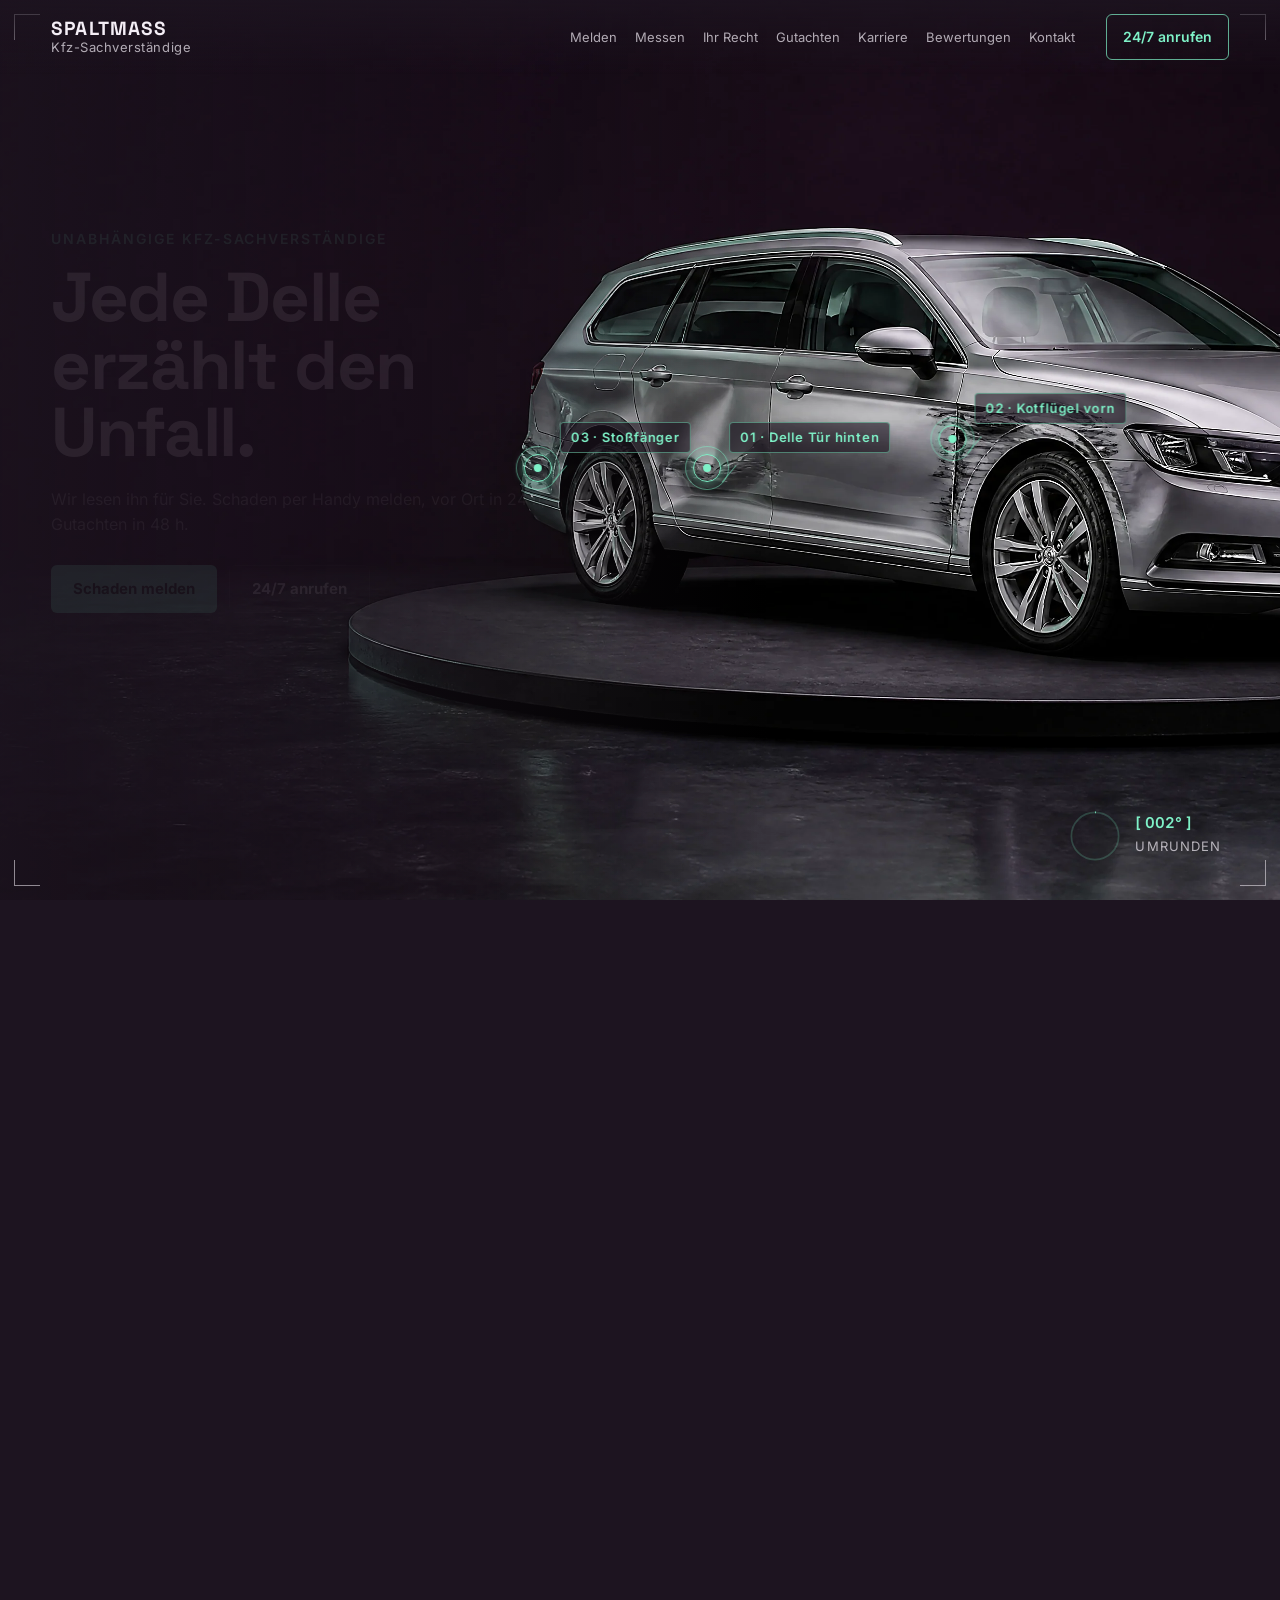
==== site/index.html @ 88fcba3f "V2.69: Unterseiten (Melden, Messen, Recht, Gutachten, Karriere) mit echten Daten, Rechner, Bagatell-" ====
<!doctype html>
<html lang="de">
<head>
<meta charset="utf-8">
<meta name="viewport" content="width=device-width,initial-scale=1,viewport-fit=cover">
<title>SPALTMASS – Kfz-Sachverständige</title>
<meta name="description" content="Unabhängige Kfz-Sachverständige: Schaden per Handy melden, vor Ort in 24 h, Gutachten in 48 h. Bei unverschuldetem Unfall wählen Sie den Gutachter, die gegnerische Versicherung zahlt.">
<meta name="theme-color" content="#1d1420">
<link rel="preload" href="assets/fonts/grotesk.woff2" as="font" type="font/woff2" crossorigin>
<link rel="stylesheet" href="assets/css/style.css?v=20">
</head>
<body>
<a class="skip" href="#kontakt-panel">Zum Kontakt</a>

<header class="nav">
  <a class="logo" href="#" data-go="0" aria-label="SPALTMASS, zum Anfang"><b>SPALTMASS</b><span>Kfz-Sachverständige</span></a>
  <nav class="links" aria-label="Kapitel">
    <a href="#" data-go="melden">Melden</a>
    <a href="#" data-go="messen">Messen</a>
    <a href="#" data-go="recht">Ihr Recht</a>
    <a href="#" data-go="gutachten">Gutachten</a>
    <a href="#" data-go="karriere">Karriere</a>
    <a href="#" data-go="bewertungen">Bewertungen</a>
    <a href="#" data-go="kontakt">Kontakt</a>
  </nav>
  <a class="nav-cta" href="tel:+4900000000" data-demo="Demo: Hier klingelt die 24/7-Hotline.">24/7 anrufen</a>
  <button class="burger" aria-label="Menü" aria-expanded="false"><i></i><i></i></button>
</header>

<main id="fahrt">
  <div class="stage" id="stage">
    <!-- Bildebenen: eine Kamera, ein Auto -->
    <div class="ly" data-ly="d01"><img alt="Silberner Kombi mit Unfallschaden auf einem Drehteller im Studio" data-src="d01-hero"></div>
    <div class="ly" data-ly="vA" data-vid="a"></div>
    <div class="ly" data-ly="d02"><img alt="Der Kombi in Seitenansicht, Delle in der hinteren Tür" data-src="d02-profil"></div>
    <div class="ly" data-ly="d03"><img alt="Nahaufnahme der Delle in der hinteren rechten Tür" data-src="d03-delle"></div>
    <div class="ly" data-ly="d04"><img alt="Hand fotografiert die Delle mit dem Smartphone" data-src="d04-handy"></div>
    <div class="ly" data-ly="d06"><img alt="Dieselbe Tür, perfekt repariert" data-src="d06-repariert-nah"></div>
    <div class="ly" data-ly="d07"><img alt="Der reparierte Kombi auf dem Drehteller" data-src="d07-repariert"><img class="alt" alt="" data-src="d10-lack-rot"><img class="alt" alt="" data-src="d11-lack-schwarz"><img class="alt" alt="" data-src="d12-lack-weiss"></div>
    <div class="ly" data-ly="vB" data-vid="b"></div>
    <div class="ly" data-ly="d08"><img alt="Junge Sachverständige mit Tablet neben dem reparierten Auto" data-src="d08-karriere"></div>
    <div class="ly" data-ly="d09"><img alt="Der reparierte Kombi von oben auf dem Drehteller" data-src="d09-oben"></div>
    <div class="shade"></div>

    <canvas class="grid" aria-hidden="true"></canvas>
    <svg class="ring" aria-hidden="true"><ellipse class="ring-b" /><ellipse class="ring-f" /></svg>

    <!-- Marker an den Schäden -->
    <div class="mk" data-mk="1"><i></i><span>01<em> · Delle Tür hinten</em></span></div>
    <div class="mk" data-mk="2"><i></i><span>02<em> · Kotflügel vorn</em></span></div>
    <div class="mk" data-mk="3"><i></i><span>03<em> · Stoßfänger</em></span></div>

    <!-- Handy-Sucher -->
    <div class="finder" aria-hidden="true"><b></b><b></b><b></b><b></b><div class="up"><span>Foto <em data-up>0</em>/6 gesendet</span><i></i></div></div>

    <!-- Doku-Bild, das aus dem Gutachten vollflächig wird -->
    <div class="fly" aria-hidden="true"><img alt="" data-src="d03-delle"></div>
    <div class="wipe" aria-hidden="true"><i></i></div>

    <!-- Brief / Gutachten -->
    <div class="doc" aria-hidden="true">
      <div class="pg pg3"></div><div class="pg pg2"></div>
      <div class="pg pg1">
        <div class="dh"><b>SPALTMASS</b><span>Kfz-Sachverständige</span></div>
        <dl class="dm"><dt>Gutachten</dt><dd>Nr. 2611-0417</dd><dt>Auftraggeber</dt><dd>Geschädigte Partei</dd><dt>Fahrzeug</dt><dd>Kombi, silber</dd></dl>
        <div class="lines"><i></i><i></i><i></i><i></i><i></i><i></i><i></i></div>
        <div class="rep">
          <img alt="" data-src="d05-doku">
          <ul class="chk"><li>Reparaturkosten</li><li>Wertminderung</li><li>Nutzungsausfall</li><li>Restwert</li></ul>
        </div>
      </div>
    </div>

    <!-- Texte je Kapitel -->
    <section class="tx tx-hero" data-tx="hero" id="start">
      <p class="kick">Unabhängige Kfz-Sachverständige</p>
      <h1>Jede Delle<br>erzählt den Unfall.</h1>
      <p class="lead">Wir lesen ihn für Sie. Schaden per Handy melden, vor Ort in 24&nbsp;h, Gutachten in 48&nbsp;h.</p>
      <div class="btns"><button class="btn" data-open="melden">Schaden melden</button><a class="btn ghost" href="tel:+4900000000" data-demo="Demo: Hier klingelt die 24/7-Hotline.">24/7 anrufen</a></div>
    </section>

    <section class="tx tx-orbit" data-tx="orbit"><p class="kick">Drehen Sie mit</p><h2>Drei Schäden.<br>Drei Spuren.</h2><p class="lead">Wir umrunden jedes Auto und gehen jedem Kratzer nach. Fangen wir bei der Tür an.</p></section>

    <section class="tx tx-melden" data-tx="melden" id="melden">
      <p class="kick">01 · Schaden melden</p>
      <h2>Sechs Fotos.<br>Zwei Minuten.</h2>
      <p class="lead">Fotos direkt vom Unfallort schicken. Wir rufen in 15&nbsp;Minuten zurück und kommen innerhalb von 24&nbsp;h zu Ihnen. Kein Telefon-Pingpong.</p>
      <div class="btns"><button class="btn" data-open="melden">Fotos senden</button><a class="btn ghost more" href="melden.html">Foto-Guide &amp; Bagatell-Check</a></div>
    </section>

    <section class="tx tx-messen" data-tx="messen" id="messen">
      <p class="kick">02 · Vermessen</p>
      <h2>Jeder Millimeter.</h2>
      <p class="lead">Wir messen Verformung und Spaltmaße und prüfen die Lackschicht an den heilen Teilen. So finden wir auch Vorschäden und den Schaden hinter dem Schaden.</p>
      <ul class="reads">
        <li><b data-count="4.2" data-dec="1">0</b><span>mm Tiefe der Delle</span></li>
        <li><b data-count="6.1" data-dec="1">0</b><span>mm Spaltmaß · Soll 3,8</span></li>
        <li><b data-count="118">0</b><span>µm Lack an heilen Teilen</span></li>
      </ul>
      <div class="btns"><a class="btn ghost more" href="messen.html">So messen wir</a></div>
    </section>

    <section class="tx tx-recht" data-tx="recht" id="recht">
      <p class="kick">03 · Ihr Recht</p>
      <h2 class="kin"><span>Ihr Gutachter.</span><span>Ihre Wahl.</span><span class="ac">Gegner zahlt.</span></h2>
      <ul class="facts">
        <li>Unverschuldeter Unfall: Sie wählen den Sachverständigen, nicht die Versicherung.</li>
        <li>Die Kosten trägt die gegnerische Haftpflichtversicherung, bei Schäden über der Bagatellgrenze.</li>
        <li>Unabhängig und nur Ihrem Schaden verpflichtet.</li>
      </ul>
      <div class="btns"><a class="btn ghost more" href="recht.html">Haftpflicht, Kasko, Leasing, Oldtimer</a></div>
    </section>

    <section class="tx tx-gutachten" data-tx="gutachten" id="gutachten">
      <p class="kick">04 · Gutachten</p>
      <h2>Gutachten<br>in 48&nbsp;h.</h2>
      <p class="lead">Mit Fotos, Maßen und Kalkulation. Digital an Sie, Ihre Werkstatt und Ihren Anwalt.</p>
      <div class="mini" aria-label="Durchschnittlicher Sachschaden Kfz-Haftpflicht laut GDV"><p>Ø Sachschaden je Pkw, Kfz-Haftpflicht</p>
        <div><span>2013</span><i style="--v:.59"></i><b>2.500 €</b></div><div><span>2017</span><i style="--v:.64"></i><b>2.700 €</b></div><div><span>2023</span><i style="--v:.94"></i><b>4.000 €</b></div><div><span>2024</span><i style="--v:1"></i><b>4.250 €</b></div>
        <small>Quelle: GDV (gerundet)</small></div>
      <div class="btns"><a class="btn ghost more" href="gutachten.html">Rechner: Was steht mir zu?</a></div>
    </section>

    <section class="tx tx-wie" data-tx="wie"><p class="kick">05 · Ergebnis</p><h2>Wie neu.<br>Und belegt.</h2><p class="lead">Repariert nach Gutachten, jeder Schritt dokumentiert. Auch die Wertminderung bekommen Sie bezahlt.</p><p class="lackq">Welche Farbe hat Ihr Auto?</p><div class="lack" role="group" aria-label="Lackfarbe wählen"><button class="on" data-lack="" style="--c:#b9bcc2" aria-label="Silber"></button><button data-lack="d10-lack-rot" style="--c:#7a1424" aria-label="Rot"></button><button data-lack="d11-lack-schwarz" style="--c:#121214" aria-label="Schwarz"></button><button data-lack="d12-lack-weiss" style="--c:#f2f0ec" aria-label="Weiß"></button></div></section>

    <section class="tx tx-karriere" data-tx="karriere" id="karriere">
      <p class="kick">06 · Karriere</p>
      <h2 class="kin"><span>Kfz-Profi?</span><span class="ac">Werde Gutachter.</span></h2>
      <ul class="perks"><li>Weiterbildung zum Sachverständigen, bezahlt</li><li>E-Firmenwagen ab Tag&nbsp;1</li><li>Planbare Termine statt Werkstattschicht</li></ul>
      <p class="lead small">Für Kfz-Meister, Techniker und Ingenieure.</p>
      <div class="btns"><button class="btn" data-open="bewerben">In 60 Sekunden bewerben</button><a class="btn ghost more" href="karriere.html">Dein Weg</a></div>
    </section>

    <section class="tx tx-bew" data-tx="bewertungen" id="bewertungen">
      <p class="kick">07 · Bewertungen</p>
      <div class="score"><b data-count="4.9" data-dec="1">0</b><span class="stars" style="--f:0"><i>★★★★★</i><i>★★★★★</i></span></div>
      <p class="demo">Beispielwerte · Demo-Seite, noch keine echten Bewertungen</p>
      <div class="quotes" aria-live="polite">
        <blockquote>„Fotos geschickt, am nächsten Morgen stand der Gutachter vor der Tür.“<cite>Beispiel · noch keine echte Bewertung</cite></blockquote>
        <blockquote>„Ich wusste nicht, dass ich den Gutachter selbst wählen darf.“<cite>Beispiel · noch keine echte Bewertung</cite></blockquote>
        <blockquote>„Das Gutachten war nach zwei Tagen bei meiner Werkstatt.“<cite>Beispiel · noch keine echte Bewertung</cite></blockquote>
      </div>
    </section>

    <section class="tx tx-kontakt" data-tx="kontakt" id="kontakt-panel">
      <p class="kick">08 · Kontakt</p>
      <h2>Einmal rum.<br>Alles geregelt.</h2>
      <div class="btns"><button class="btn big" data-open="melden">Schaden melden</button><a class="btn ghost big" href="tel:+4900000000" data-demo="Demo: Hier klingelt die 24/7-Hotline.">24/7 anrufen</a></div>
      <ul class="kfacts"><li><b>24/7</b> erreichbar</li><li><b>24 h</b> vor Ort</li><li><b>48 h</b> Gutachten</li></ul>
      <p class="foot">© SPALTMASS Kfz-Sachverständige (Demo) · <a href="#" data-demo="Demo: Impressum folgt.">Impressum</a> · <a href="#" data-demo="Demo: Datenschutz folgt.">Datenschutz</a></p>
    </section>

    <div class="ticker" aria-hidden="true"><div><span>Beispiel · Schnell vor Ort</span><span>Beispiel · Freundlich</span><span>Beispiel · Gutachten in 2 Tagen</span><span>Beispiel · Alles erklärt</span><span>Beispiel · Versicherung hat gezahlt</span><span>Beispiel · Schnell vor Ort</span><span>Beispiel · Freundlich</span><span>Beispiel · Gutachten in 2 Tagen</span><span>Beispiel · Alles erklärt</span><span>Beispiel · Versicherung hat gezahlt</span></div></div>

    <!-- HUD -->
    <div class="hud" aria-hidden="true"><b></b><b></b><b></b><b></b></div>
    <div class="dial" aria-hidden="true">
      <svg viewBox="0 0 64 64"><circle cx="32" cy="32" r="27" class="dt"/><circle cx="32" cy="32" r="27" class="dp" pathLength="100"/></svg>
      <div><b data-deg>[ 000° ]</b><span data-ch>Drehteller</span></div>
    </div>
    <div class="hint" aria-hidden="true">Scrollen · das Auto dreht sich</div>
  </div>
</main>

<!-- Schaden melden -->
<dialog id="m-melden" aria-labelledby="mm-h">
  <form method="dialog" class="mm">
    <button class="x" value="x" aria-label="Schließen">×</button>
    <p class="kick">Schaden melden</p>
    <h3 id="mm-h">In 2 Minuten erledigt.</h3>
    <fieldset><legend>Wer war schuld?</legend>
      <label><input type="radio" name="s" value="gegner" checked><span>Der andere</span></label>
      <label><input type="radio" name="s" value="teil"><span>Unklar</span></label>
      <label><input type="radio" name="s" value="ich"><span>Ich selbst</span></label>
    </fieldset>
    <p class="hinweis" data-hint></p>
    <label class="shot"><input type="file" accept="image/*" multiple><span>Fotos auswählen</span></label>
    <div class="thumbs" aria-live="polite"></div>
    <p class="small">Die Fotos bleiben in dieser Demo auf Ihrem Gerät.</p>
    <input type="text" placeholder="Name" aria-label="Name" autocomplete="name">
    <input type="tel" placeholder="Telefon" aria-label="Telefon" autocomplete="tel">
    <button class="btn" value="ok">Absenden</button>
  </form>
</dialog>

<!-- 60-Sekunden-Bewerbung -->
<dialog id="m-bewerben" aria-labelledby="mb-h">
  <form method="dialog" class="mm" novalidate>
    <button class="x" value="x" aria-label="Schließen">×</button>
    <p class="kick">Bewerbung · <span data-sec>60</span> s</p>
    <h3 id="mb-h">Kein Anschreiben. Drei Fragen.</h3>
    <div class="q on"><p>Was bist du?</p><div class="opts"><button type="button">Kfz-Meister</button><button type="button">Techniker</button><button type="button">Ingenieur</button><button type="button">Geselle</button></div></div>
    <div class="q"><p>Ab wann?</p><div class="opts"><button type="button">Sofort</button><button type="button">In 3 Monaten</button><button type="button">Später</button></div></div>
    <div class="q"><p>Wie erreichen wir dich?</p><input type="tel" placeholder="Telefon" aria-label="Telefon" autocomplete="tel"><button type="button" class="btn send">Abschicken</button></div>
    <div class="q"><p class="ok">Danke! Wir melden uns innerhalb von 24&nbsp;h. (Demo)</p></div>
  </form>
</dialog>
<div class="toast" role="status" hidden></div>

<script src="assets/js/img.js?v=20"></script>
<script src="assets/js/vid.js?v=20"></script>
<script src="assets/js/app.js?v=20"></script>
</body>
</html>
---- site/assets/css/style.css ----
@font-face{font-family:"Inter";src:url("../fonts/inter.woff2") format("woff2");font-weight:100 900;font-display:swap}
@font-face{font-family:"Grotesk";src:url("../fonts/grotesk.woff2") format("woff2");font-weight:300 700;font-display:swap}

/* Farbwelt Drehteller: Aubergine + Mint. Testbar per ?farbe=bg,akzent (Hex ohne #) */
:root{
  --bg:#1d1420;--bg2:#140d17;--bg-rgb:29,20,32;
  --ink:#f4eef6;--mut:rgba(244,238,246,.7);--line:rgba(244,238,246,.16);
  --or:#7ff2c8;--or-rgb:127,242,200;--on-or:#0d1a15;
  --paper:#f3eef1;--paper-ink:#211826;
  --f-d:"Grotesk","Inter",system-ui,sans-serif;--f-b:"Inter",system-ui,sans-serif;
  --gut:clamp(16px,4vw,56px);
}
*{box-sizing:border-box;margin:0;padding:0}
html{background:var(--bg);color-scheme:dark}
body{background:var(--bg);color:var(--ink);font:400 16px/1.55 var(--f-b);-webkit-font-smoothing:antialiased;overflow-x:hidden}
a{color:inherit}
button{font:inherit;color:inherit;background:none;border:0;cursor:pointer}
img{display:block}
.skip{position:absolute;left:-999px;top:8px;z-index:99;background:var(--or);color:var(--on-or);padding:10px 14px}
.skip:focus{left:8px}

/* ---------- Kopfzeile ---------- */
.nav{position:fixed;inset:0 0 auto;z-index:40;display:flex;align-items:center;gap:24px;padding:14px var(--gut);background:linear-gradient(rgba(var(--bg-rgb),.85),rgba(var(--bg-rgb),0))}
.logo{display:flex;flex-direction:column;text-decoration:none;line-height:1.05;margin-right:auto}
.logo b{font:700 19px/1 var(--f-d);letter-spacing:.06em}
.logo span{font-size:11px;color:var(--mut);letter-spacing:.04em;margin-top:3px}
.links{display:flex;gap:4px}
.links a{text-decoration:none;font-size:14px;color:var(--mut);padding:12px 10px;transition:color .15s}
.links a:hover,.links a.on{color:var(--ink)}
.links a.on{box-shadow:inset 0 -2px 0 var(--or)}
.nav-cta{text-decoration:none;font-weight:600;font-size:14px;border:1px solid rgba(var(--or-rgb),.7);color:var(--or);padding:11px 16px;border-radius:6px;white-space:nowrap;transition:background .15s,color .15s}
.nav-cta:hover{background:var(--or);color:var(--on-or)}
.burger{display:none;width:44px;height:44px;position:relative}
.burger i{position:absolute;left:11px;right:11px;height:2px;background:var(--ink);transition:transform .25s}
.burger i:first-child{top:17px}.burger i:last-child{top:25px}
.menu-open .burger i:first-child{transform:translateY(4px) rotate(45deg)}
.menu-open .burger i:last-child{transform:translateY(-4px) rotate(-45deg)}

/* ---------- Bühne ---------- */
#fahrt{position:relative;height:1500vh}
.stage{position:sticky;top:0;height:100vh;height:100svh;overflow:hidden;background:var(--bg)}
.ly{position:absolute;inset:0;opacity:0;overflow:hidden;will-change:opacity}
.ly img,.ly video{position:absolute;left:0;top:0;transform-origin:0 0;will-change:transform;max-width:none}
.shade{position:absolute;inset:0;pointer-events:none;background:linear-gradient(90deg,rgba(var(--bg-rgb),.82) 0%,rgba(var(--bg-rgb),.35) 38%,rgba(var(--bg-rgb),0) 60%);opacity:var(--sh,1)}
.grid{position:absolute;inset:0;width:100%;height:100%;pointer-events:none}
.ring{position:absolute;inset:0;width:100%;height:100%;pointer-events:none;overflow:visible}
.ring ellipse{fill:none;stroke-width:1.5}
.ring-b{stroke:rgba(var(--or-rgb),.18)}
.ring-f{stroke:var(--or);filter:drop-shadow(0 0 6px rgba(var(--or-rgb),.7))}

/* Marker */
.mk{position:absolute;left:0;top:0;opacity:0;pointer-events:none;will-change:transform,opacity}
.mk i{position:absolute;left:-14px;top:-14px;width:28px;height:28px;border-radius:50%;border:1.5px solid var(--or);box-shadow:0 0 12px rgba(var(--or-rgb),.6)}
.mk i::after{content:"";position:absolute;inset:9px;border-radius:50%;background:var(--or)}
.mk i::before{content:"";position:absolute;inset:-9px;border-radius:50%;border:1px solid rgba(var(--or-rgb),.5);animation:ping 2s infinite}
@keyframes ping{0%{transform:scale(.6);opacity:1}100%{transform:scale(1.6);opacity:0}}
.mk em{font-style:normal}
.mk span{position:absolute;left:22px;top:-46px;white-space:nowrap;font:600 12px/1 var(--f-b);letter-spacing:.06em;color:var(--or);padding:8px 10px;border:1px solid rgba(var(--or-rgb),.45);background:rgba(var(--bg-rgb),.6);backdrop-filter:blur(4px);border-radius:4px}
.mk span::before{content:"";position:absolute;left:-16px;bottom:-14px;width:22px;height:1px;background:rgba(var(--or-rgb),.6);transform:rotate(-50deg);transform-origin:right}

/* Handy-Sucher */
.finder{position:absolute;left:0;top:0;opacity:0;pointer-events:none}
.finder b{position:absolute;width:22px;height:22px;border:2px solid var(--or)}
.finder b:nth-child(1){left:0;top:0;border-right:0;border-bottom:0}
.finder b:nth-child(2){right:0;top:0;border-left:0;border-bottom:0}
.finder b:nth-child(3){left:0;bottom:0;border-right:0;border-top:0}
.finder b:nth-child(4){right:0;bottom:0;border-left:0;border-top:0}
.finder .up{position:absolute;left:12%;right:12%;bottom:12%;background:rgba(10,8,12,.72);border:1px solid rgba(var(--or-rgb),.4);border-radius:6px;padding:8px 10px;font:600 12px/1.2 var(--f-b);color:var(--ink)}
.finder .up em{font-style:normal;color:var(--or)}
.finder .up i{display:block;height:3px;margin-top:6px;background:rgba(var(--or-rgb),.2);position:relative;overflow:hidden;border-radius:2px}
.finder .up i::after{content:"";position:absolute;inset:0;background:var(--or);transform-origin:left;transform:scaleX(var(--u,0))}

.fly,.wipe{position:absolute;opacity:0;overflow:hidden;pointer-events:none}
.fly img,.wipe img{width:100%;height:100%;object-fit:cover}
.wipe{inset:0;z-index:3}
.fly{z-index:1}
.wipe i{position:absolute;top:0;bottom:0;left:0;width:2px;background:var(--or);box-shadow:0 0 18px var(--or)}

/* Brief → Gutachten */
.doc{position:absolute;left:50%;top:50%;width:min(36vw,440px);aspect-ratio:1/1.414;opacity:0;pointer-events:none;perspective:1400px}
.pg{position:absolute;inset:0;background:var(--paper);color:var(--paper-ink);border-radius:3px;box-shadow:0 30px 80px rgba(0,0,0,.55);transform-origin:50% 50%}
.pg2{background:#e9e3e8}.pg3{background:#ded7dd}
.pg1{padding:8% 8%;display:flex;flex-direction:column;gap:5%}
.dh b{display:block;font:700 15px/1 var(--f-d);letter-spacing:.06em}
.dh span{font-size:10px;opacity:.65}
.dm{display:grid;grid-template-columns:auto 1fr;gap:3px 12px;font-size:10.5px}
.dm dt{opacity:.55}
.lines{display:flex;flex-direction:column;gap:11%;flex:1;padding-top:4%}
.lines i{display:block;height:1.5px;background:rgba(33,24,38,.28);transform-origin:left;transform:scaleX(var(--l,0))}
.lines i:nth-child(3n){margin-right:28%}
.rep{position:absolute;left:8%;right:8%;top:36%;bottom:7%;opacity:0;display:flex;flex-direction:column;gap:6%}
.rep img{width:100%;aspect-ratio:4/3;object-fit:cover;border-radius:2px}
.chk{list-style:none;font-size:11.5px;display:grid;grid-template-columns:1fr 1fr;gap:6px 10px}
.chk li{display:flex;gap:6px;align-items:center;opacity:.35;transition:opacity .25s}
.chk li::before{content:"";width:12px;height:12px;border-radius:50%;border:1.5px solid #2a8a6a;flex:none}
.chk li.on{opacity:1}
.chk li.on::before{background:#2a8a6a;box-shadow:inset 0 0 0 2px var(--paper)}

/* ---------- Texte ---------- */
.tx{position:absolute;left:var(--gut);top:50%;transform:translateY(-50%);width:min(560px,44vw);opacity:0;visibility:hidden;z-index:5}
.tx.vis{visibility:visible}
.kick{font:600 12px/1 var(--f-b);letter-spacing:.2em;text-transform:uppercase;color:var(--or);margin-bottom:18px}
h1,h2{font:700 clamp(40px,5.4vw,88px)/.98 var(--f-d);letter-spacing:-.02em}
h2{font-size:clamp(36px,4.6vw,76px)}
.lead{margin-top:20px;font-size:clamp(16px,1.25vw,19px);color:var(--mut);max-width:34em}
.lead.small{font-size:15px}
.btns{display:flex;flex-wrap:wrap;gap:12px;margin-top:28px}
.btn{display:inline-flex;align-items:center;justify-content:center;min-height:48px;padding:0 22px;border-radius:6px;background:var(--or);color:var(--on-or);font-weight:700;font-size:15px;text-decoration:none;transition:transform .15s,box-shadow .15s}
.btn:hover{transform:translateY(-2px);box-shadow:0 10px 30px rgba(var(--or-rgb),.3)}
.btn.ghost{background:transparent;color:var(--ink);border:1px solid var(--line)}
.btn.big{min-height:56px;padding:0 28px;font-size:16px}
.kin span{display:block}
.kin .ac,.ac{color:var(--or)}
.reads{list-style:none;display:grid;gap:14px;margin-top:28px}
.reads li{display:flex;align-items:baseline;gap:14px;border-top:1px solid var(--line);padding-top:12px}
.reads b{font:700 clamp(30px,3vw,46px)/1 var(--f-d);font-variant-numeric:tabular-nums;color:var(--or);min-width:3.2ch}
.reads span{font-size:14px;color:var(--mut)}
.facts{list-style:none;margin-top:26px;display:grid;gap:12px}
.facts li{padding-left:22px;position:relative;color:var(--mut);font-size:16px}
.facts li::before{content:"";position:absolute;left:0;top:.5em;width:10px;height:10px;border:1.5px solid var(--or);border-radius:2px}
.perks{list-style:none;margin-top:22px;display:grid;gap:6px}
.perks li{font:700 clamp(20px,2vw,30px)/1.15 var(--f-d);letter-spacing:-.01em}
.perks li::before{content:"+ ";color:var(--or)}
.score{display:flex;align-items:center;gap:20px}
.score b{font:700 clamp(64px,8vw,120px)/1 var(--f-d);font-variant-numeric:tabular-nums}
.stars{position:relative;font-size:clamp(26px,2.6vw,40px);letter-spacing:.08em;line-height:1}
.stars i{font-style:normal;color:rgba(var(--or-rgb),.22)}
.stars i+i{position:absolute;left:0;top:0;color:var(--or);clip-path:inset(0 calc(100% - var(--f)*100%) 0 0)}
.demo{margin-top:10px;font-size:13px;color:var(--mut);border:1px dashed var(--line);display:inline-block;padding:6px 10px;border-radius:4px}
.quotes{position:relative;margin-top:24px;min-height:120px}
.quotes blockquote{position:absolute;inset:0 auto auto 0;font:500 clamp(18px,1.6vw,24px)/1.35 var(--f-d);opacity:0;transform:translateY(12px);transition:opacity .6s,transform .6s}
.quotes blockquote.on{opacity:1;transform:none}
.quotes cite{display:block;margin-top:10px;font:500 12px/1.2 var(--f-b);color:var(--or);letter-spacing:.06em;font-style:normal}
.kfacts{list-style:none;display:flex;gap:28px;margin-top:30px;flex-wrap:wrap}
.kfacts li{color:var(--mut);font-size:14px}
.kfacts b{display:block;font:700 30px/1 var(--f-d);color:var(--ink)}
.foot{margin-top:34px;font-size:13px;color:var(--mut)}
.foot a{padding:12px 2px;display:inline-block}

.ticker{position:absolute;left:0;right:0;bottom:0;border-top:1px solid var(--line);background:rgba(var(--bg-rgb),.7);overflow:hidden;opacity:0;z-index:4;pointer-events:none}
.ticker div{display:flex;width:max-content;animation:tick 40s linear infinite}
.ticker span{padding:12px 28px;font-size:14px;color:var(--mut);white-space:nowrap}
.ticker span::before{content:"◆ ";color:var(--or)}
@keyframes tick{to{transform:translateX(-50%)}}

/* HUD */
.hud{position:absolute;inset:14px;pointer-events:none;z-index:3}
.hud b{position:absolute;width:26px;height:26px;border:1.5px solid rgba(244,238,246,.55)}
.hud b:nth-child(1){left:0;top:0;border-right:0;border-bottom:0}
.hud b:nth-child(2){right:0;top:0;border-left:0;border-bottom:0}
.hud b:nth-child(3){left:0;bottom:0;border-right:0;border-top:0}
.hud b:nth-child(4){right:0;bottom:0;border-left:0;border-top:0}
.dial{position:absolute;right:calc(var(--gut) + 8px);bottom:36px;display:flex;align-items:center;gap:12px;z-index:6;pointer-events:none}
.dial svg{width:56px;height:56px;transform:rotate(-90deg)}
.dial circle{fill:none;stroke-width:2}
.dt{stroke:rgba(var(--or-rgb),.2)}
.dp{stroke:var(--or);stroke-dasharray:100;stroke-dashoffset:calc(100 - var(--d,0)*100)}
.dial b{display:block;font:600 15px/1 var(--f-b);font-variant-numeric:tabular-nums;color:var(--or)}
.dial span{display:block;font-size:12px;color:var(--mut);margin-top:6px;letter-spacing:.08em;text-transform:uppercase}
.hint{position:absolute;left:50%;bottom:30px;transform:translateX(-50%);font-size:12px;letter-spacing:.14em;text-transform:uppercase;color:var(--mut);z-index:6;pointer-events:none}
.hint::after{content:"";display:block;width:1px;height:28px;margin:10px auto 0;background:linear-gradient(var(--or),transparent);animation:hint 1.6s infinite}
@keyframes hint{0%{transform:scaleY(0);transform-origin:top}50%{transform:scaleY(1);transform-origin:top}51%{transform-origin:bottom}100%{transform:scaleY(0);transform-origin:bottom}}

/* Dialoge */
dialog{margin:auto;border:1px solid var(--line);background:var(--bg2);color:var(--ink);border-radius:10px;width:min(480px,calc(100vw - 32px));max-height:calc(100svh - 32px)}
dialog::backdrop{background:rgba(8,5,10,.7);backdrop-filter:blur(4px)}
.mm{padding:28px 24px;display:flex;flex-direction:column;gap:14px;position:relative}
.mm h3{font:700 28px/1.05 var(--f-d)}
.mm .x{position:absolute;right:8px;top:8px;width:44px;height:44px;font-size:26px}
.mm fieldset{border:0;display:flex;flex-wrap:wrap;gap:8px}
.mm legend{font-size:14px;color:var(--mut);margin-bottom:8px}
.mm label:has(input[type=radio]){position:relative}
.mm input[type=radio]{position:absolute;opacity:0}
.mm label span{display:inline-flex;align-items:center;min-height:44px;padding:0 14px;border:1px solid var(--line);border-radius:6px;font-size:15px}
.mm input:checked+span{border-color:var(--or);color:var(--or)}
.mm input:focus-visible+span{outline:2px solid var(--or)}
.hinweis{font-size:14px;color:var(--or)}
.shot{display:block}
.shot input{font-size:14px;max-width:100%}
.shot span{display:none}
.thumbs{display:flex;gap:6px;flex-wrap:wrap}
.thumbs img{width:56px;height:56px;object-fit:cover;border-radius:4px}
.mm .small{font-size:13px;color:var(--mut)}
.mm input[type=text],.mm input[type=tel]{min-height:48px;padding:0 14px;background:transparent;border:1px solid var(--line);border-radius:6px;color:var(--ink);font-size:16px}
.q{display:none;flex-direction:column;gap:12px}
.q.on{display:flex}
.q p{font-size:17px;font-weight:600}
.opts{display:flex;flex-wrap:wrap;gap:8px}
.opts button{min-height:44px;padding:0 14px;border:1px solid var(--line);border-radius:6px;font-size:15px}
.opts button:hover{border-color:var(--or);color:var(--or)}
.q .ok{color:var(--or)}
.toast{position:fixed;left:50%;bottom:24px;transform:translateX(-50%);z-index:60;background:var(--or);color:var(--on-or);padding:12px 16px;border-radius:6px;font-weight:600;font-size:14px;max-width:calc(100vw - 32px)}

/* ---------- Handy / schmal ---------- */
@media (max-width:1280px){.links a{padding:12px 7px;font-size:13px}}
@media (max-width:1180px){
  .links{display:none}.burger{display:block}
  .menu-open .links{display:flex;flex-direction:column;position:fixed;top:72px;left:16px;right:16px;background:var(--bg2);border:1px solid var(--line);border-radius:10px;padding:8px}
  .menu-open .links a{font-size:17px;padding:14px 12px;color:var(--ink)}
}
@media (max-width:899px){
  #fahrt{height:1300vh}
  .nav{padding:10px 16px;gap:10px}
  .nav-cta{padding:11px 12px;font-size:13px}
  .shade{background:linear-gradient(0deg,rgba(var(--bg-rgb),.94) 0%,rgba(var(--bg-rgb),.78) 38%,rgba(var(--bg-rgb),0) 62%)}
  .tx{left:16px;right:16px;width:auto;top:auto;bottom:calc(22px + env(safe-area-inset-bottom));transform:none}
  h1{font-size:clamp(34px,10vw,46px)}
  h2{font-size:clamp(30px,8.6vw,42px)}
  .kick{margin-bottom:10px;font-size:11px}
  .lead{margin-top:10px;font-size:15px}
  .btns{margin-top:16px}
  .reads{margin-top:14px;gap:8px}.reads li{padding-top:8px}.reads b{font-size:28px}
  .facts{margin-top:14px;gap:8px}.facts li{font-size:14px}
  .perks{margin-top:12px}.perks li{font-size:19px}
  .score b{font-size:64px}
  .quotes{min-height:96px;margin-top:12px}
  .kfacts{gap:18px;margin-top:16px}.kfacts b{font-size:24px}
  .foot{margin-top:14px}
  .doc{width:min(56vw,260px)}
  .dial{left:16px;right:auto;top:76px;bottom:auto}
  .dial svg{width:40px;height:40px}
  .hud{inset:8px}
  .hint{display:none}
  .mk span{font-size:11px;padding:6px 8px}
  .mk em{display:none}.mk[data-mk="1"] em{display:inline}
  .mk span{top:-40px}
  .ticker{display:none}
}
@media (max-width:899px) and (orientation:landscape){
  .tx{bottom:auto;top:62px;width:52vw;right:auto}
  .shade{background:linear-gradient(90deg,rgba(var(--bg-rgb),.9) 0%,rgba(var(--bg-rgb),.5) 50%,rgba(var(--bg-rgb),0) 70%)}
  h1,h2{font-size:30px}.lead{font-size:14px}.dial{display:none}
  .doc{width:min(24vw,190px)}
  .tx .lead{display:none}.tx-hero .lead,.tx-melden .lead{display:block}
  .reads b{font-size:22px}
}
@media (prefers-reduced-motion:reduce){.mk i::before,.hint::after,.ticker div{animation:none}}
@media (max-width:899px) and (orientation:portrait){
  .ly img,.ly video,.wipe img{-webkit-mask-image:linear-gradient(180deg,transparent 0,#000 14%,#000 86%,transparent 100%),linear-gradient(90deg,transparent 0,#000 6%,#000 94%,transparent 100%);-webkit-mask-composite:source-in;mask-image:linear-gradient(180deg,transparent 0,#000 14%,#000 86%,transparent 100%),linear-gradient(90deg,transparent 0,#000 6%,#000 94%,transparent 100%);mask-composite:intersect}
  .fly{border-radius:2px}
}
/* Ebenen-Reihenfolge: Bilder (d06 beim Wischen z2) < Schatten < Grafik < Text */
.shade{z-index:2}.grid,.ring,.mk,.finder,.doc{z-index:3}

/* Mehr-Links, Mini-Diagramm, Lackfarben */
.btn.more{font-weight:600}
.mini{margin-top:22px;display:grid;gap:7px;max-width:420px}
.mini p{font-size:12px;letter-spacing:.12em;text-transform:uppercase;color:var(--mut)}
.mini div{display:grid;grid-template-columns:44px 1fr 74px;gap:10px;align-items:center;font-size:13px}
.mini i{display:block;height:12px;border-radius:2px;background:linear-gradient(90deg,rgba(var(--or-rgb),.3),var(--or));transform-origin:left;transform:scaleX(calc(var(--v)*var(--g,0)))}
.mini b{text-align:right;font-variant-numeric:tabular-nums}
.mini small{font-size:11.5px;color:var(--mut)}
.lackq{margin-top:20px;font-size:14px;color:var(--mut)}
.lack{display:flex;gap:12px;margin-top:10px}
.lack button{width:44px;height:44px;border-radius:50%;background:var(--c);border:2px solid rgba(255,255,255,.25);box-shadow:inset 0 -6px 12px rgba(0,0,0,.35);transition:transform .2s,border-color .2s}
.lack button.on{border-color:var(--or);transform:scale(1.12)}
.ly img.alt{opacity:0;transition:opacity .7s}
.ly img.alt.on{opacity:1}
@media (max-width:899px){.mini{display:none}.tx .btn.more{min-height:44px;padding:0 14px;font-size:14px}}
@media (max-width:899px) and (orientation:landscape){.tx .btns .more{display:none}}
@view-transition{navigation:auto}
/* Mindestgrößen (Handy-Regel: Text ab 14 px, Tipp-Flächen 44 px) */
.kick{font-size:14px;letter-spacing:.14em}
.logo{min-height:44px;justify-content:center}
.logo span{font-size:13px}
.mk span{font-size:13px}
.dial span{font-size:13px}
.quotes cite,.demo,.foot,.mini p,.mini small,.mini div{font-size:14px}
.finder .up{font-size:13px}
.card .tag{font-size:13px}
.src{font-size:14px}
@media (max-width:899px){.kick{font-size:14px;margin-bottom:8px}.mk span{font-size:13px}}
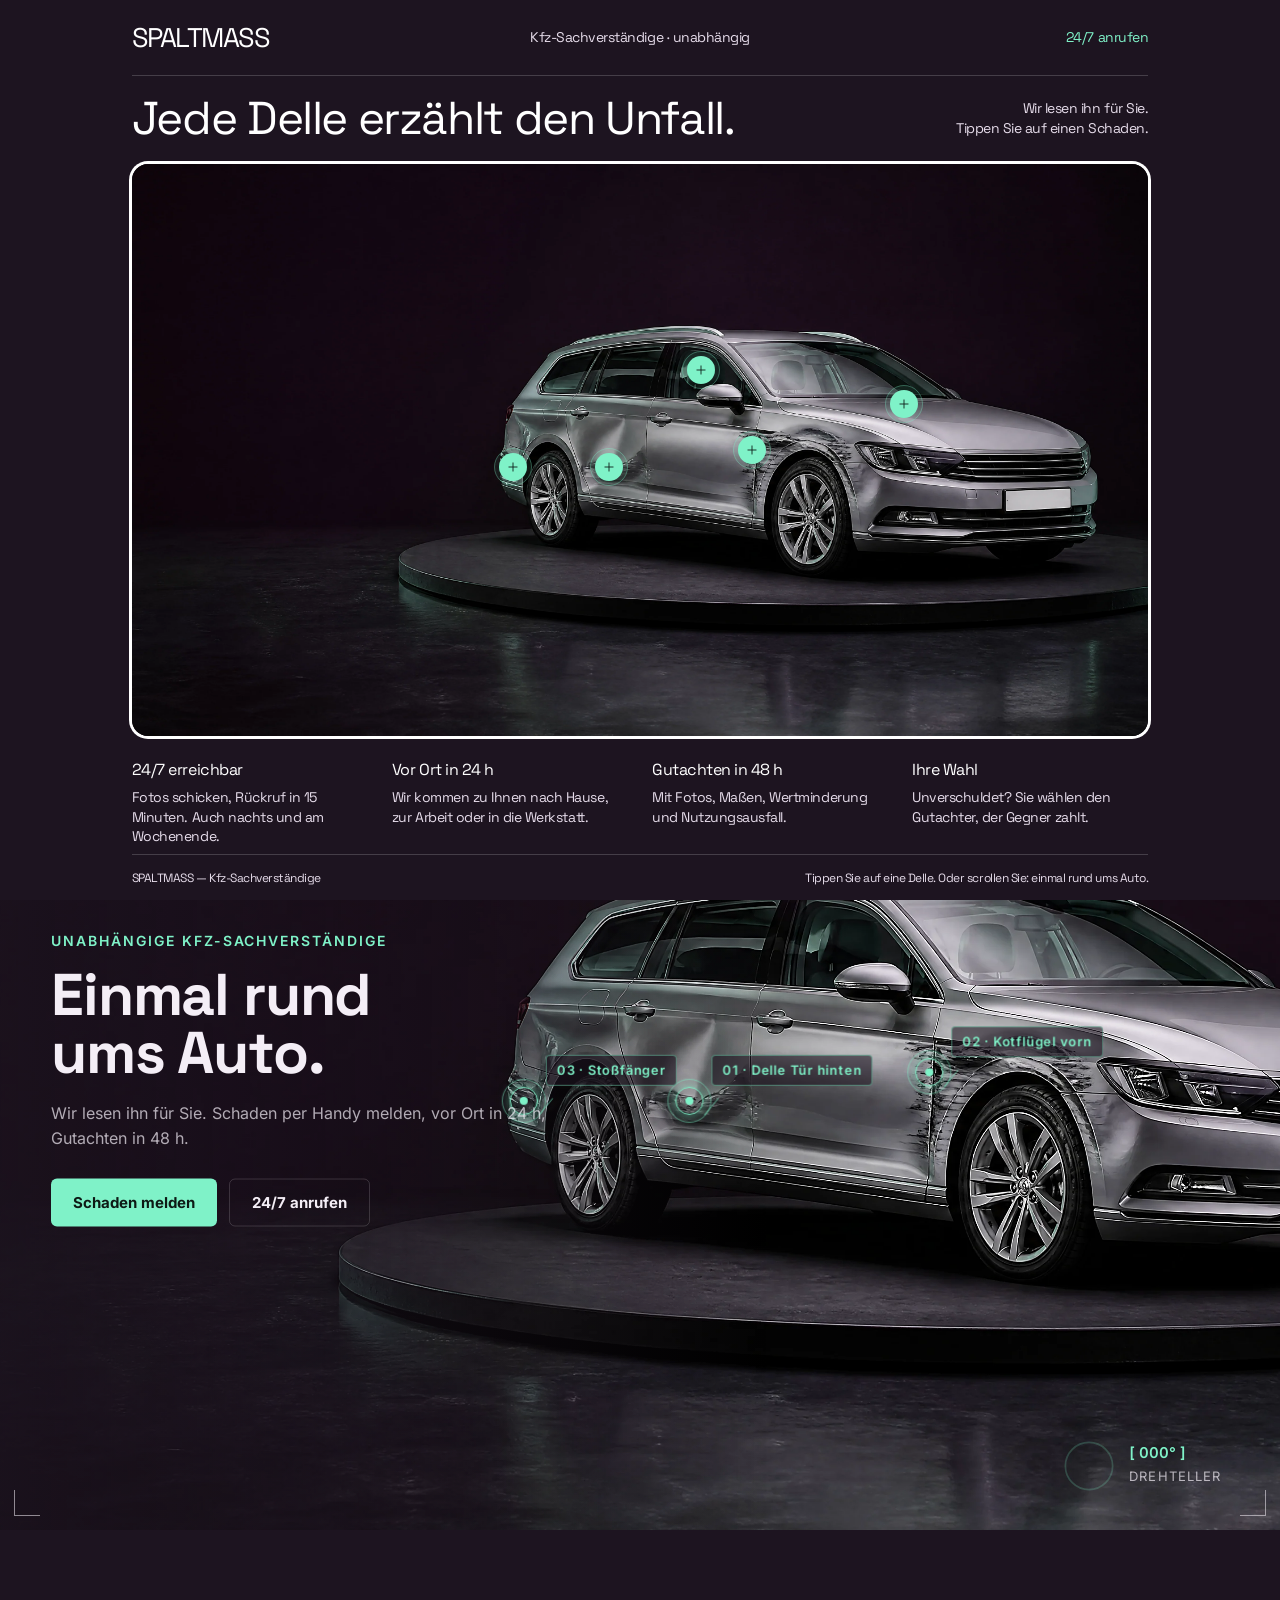
==== commit 97112166: "Basis Vorlage motionsites Veyra Electric: Bühne mit Rahmen, Hotspots an den Schäden, Detail-Zoom, Fa" ====
--- a/site/index.html
+++ b/site/index.html
@@ -7,7 +7,8 @@
 <meta name="description" content="Unabhängige Kfz-Sachverständige: Schaden per Handy melden, vor Ort in 24 h, Gutachten in 48 h. Bei unverschuldetem Unfall wählen Sie den Gutachter, die gegnerische Versicherung zahlt.">
 <meta name="theme-color" content="#1d1420">
 <link rel="preload" href="assets/fonts/grotesk.woff2" as="font" type="font/woff2" crossorigin>
-<link rel="stylesheet" href="assets/css/style.css?v=20">
+<link rel="stylesheet" href="assets/css/style.css?v=21">
+<link rel="stylesheet" href="assets/css/szene.css?v=21">
 </head>
 <body>
 <a class="skip" href="#kontakt-panel">Zum Kontakt</a>
@@ -27,6 +28,62 @@
   <button class="burger" aria-label="Menü" aria-expanded="false"><i></i><i></i></button>
 </header>
 
+<!-- Bühne nach Vorlage motionsites „Veyra Electric“: Rahmen, Hotspots an den Schäden, Detail-Zoom, Farb-/Vorher-Nachher-Menü -->
+<div id="szene-wrap">
+<section class="experience phase-overview" id="experience" aria-busy="false" aria-label="Unfallauto erkunden">
+  <header class="masthead">
+    <a class="wordmark" href="#" aria-label="SPALTMASS, Übersicht">SPALTMASS</a>
+    <span class="header-middle">Kfz-Sachverständige · unabhängig</span>
+    <a class="concept-label sz-call" href="tel:+4900000000" data-demo="Demo: Hier klingelt die 24/7-Hotline.">24/7 anrufen</a>
+  </header>
+  <section class="sz-stage" id="szStage" aria-label="Schäden am Unfallauto">
+    <div class="image-plane" id="plane">
+      <div class="media-envelope">
+        <div class="exterior-envelope">
+          <div class="car-visual">
+            <img class="car-image" id="carImage" alt="Silberner Kombi mit Unfallschaden auf einem Drehteller" draggable="false"/>
+            <canvas class="hover-video" id="hoverCanvas" aria-hidden="true"></canvas>
+            <div class="appearance-visual" id="appearanceVisual" aria-hidden="true"><img id="appearanceImage" alt="" draggable="false"/></div>
+          </div>
+        </div>
+        <div class="detail-visual" id="detailVisual"><img class="detail-image" id="detailImage" alt="" draggable="false"/></div>
+      </div>
+      <div id="hotspotLayer"></div>
+      <div id="annotationLayer"></div>
+    </div>
+    <div class="intro" id="intro">
+      <h1>Jede Delle erzählt den Unfall.</h1>
+      <p class="intro-description"><span>Wir lesen ihn für Sie.</span><span>Tippen Sie auf einen Schaden.</span></p>
+    </div>
+    <button class="sz-back" id="backButton" aria-label="Zurück zum Auto" hidden></button>
+    <aside class="detail-copy" id="detailCopy" aria-hidden="true">
+      <div class="detail-introduction">
+        <p class="eyebrow" id="detailCategory"></p>
+        <h2 id="detailTitle"></h2>
+        <p class="system-description" id="detailDescription"></p>
+      </div>
+      <div class="detail-components">
+        <div class="part-list" id="partList"></div>
+        <div class="benefit"><span>Für Sie</span><p id="detailBenefit"></p></div>
+        <a class="sz-more" id="detailMore" href="#">Alles dazu im Detail</a>
+      </div>
+    </aside>
+    <div class="transition-status" id="status" hidden><span class="small-dot"></span><span id="statusText"></span></div>
+  </section>
+  <footer class="scene-footer">
+    <div class="feature-notes" aria-label="Was wir für Sie tun">
+      <div class="feature-note"><h3>24/7 erreichbar</h3><p>Fotos schicken, Rückruf in 15 Minuten. Auch nachts und am Wochenende.</p></div>
+      <div class="feature-note"><h3>Vor Ort in 24 h</h3><p>Wir kommen zu Ihnen nach Hause, zur Arbeit oder in die Werkstatt.</p></div>
+      <div class="feature-note"><h3>Gutachten in 48 h</h3><p>Mit Fotos, Maßen, Wertminderung und Nutzungsausfall.</p></div>
+      <div class="feature-note"><h3>Ihre Wahl</h3><p>Unverschuldet? Sie wählen den Gutachter, der Gegner zahlt.</p></div>
+    </div>
+    <div class="footer-baseline"><span>SPALTMASS — Kfz-Sachverständige</span><span id="footerNote">Tippen Sie auf eine Delle. Oder scrollen Sie: einmal rund ums Auto.</span></div>
+  </footer>
+  <p class="sr-only" role="status" aria-live="polite" id="srStatus">Unfallauto. Wählen Sie einen Schaden.</p>
+  <div class="error-message" id="errorMessage" role="alert" hidden></div>
+</section>
+</div>
+
 <main id="fahrt">
   <div class="stage" id="stage">
     <!-- Bildebenen: eine Kamera, ein Auto -->
@@ -74,7 +131,7 @@
     <!-- Texte je Kapitel -->
     <section class="tx tx-hero" data-tx="hero" id="start">
       <p class="kick">Unabhängige Kfz-Sachverständige</p>
-      <h1>Jede Delle<br>erzählt den Unfall.</h1>
+      <h2>Einmal rund<br>ums Auto.</h2>
       <p class="lead">Wir lesen ihn für Sie. Schaden per Handy melden, vor Ort in 24&nbsp;h, Gutachten in 48&nbsp;h.</p>
       <div class="btns"><button class="btn" data-open="melden">Schaden melden</button><a class="btn ghost" href="tel:+4900000000" data-demo="Demo: Hier klingelt die 24/7-Hotline.">24/7 anrufen</a></div>
     </section>
@@ -197,8 +254,9 @@
 </dialog>
 <div class="toast" role="status" hidden></div>
 
-<script src="assets/js/img.js?v=20"></script>
+<script src="assets/js/img.js?v=21"></script>
 <script src="assets/js/vid.js?v=20"></script>
-<script src="assets/js/app.js?v=20"></script>
+<script src="assets/js/app.js?v=21"></script>
+<script src="assets/js/szene.js?v=21"></script>
 </body>
 </html>
--- a/site/assets/css/style.css
+++ b/site/assets/css/style.css
@@ -270,3 +270,6 @@
 .card .tag{font-size:13px}
 .src{font-size:14px}
 @media (max-width:899px){.kick{font-size:14px;margin-bottom:8px}.mk span{font-size:13px}}
+[hidden]{display:none!important}
+@media (max-width:899px) and (orientation:landscape){.mk span{display:none}}
+@media (max-width:899px) and (orientation:portrait){.mk[data-mk="1"] em{display:none}}
--- a/site/assets/css/szene.css
+++ b/site/assets/css/szene.css
@@ -0,0 +1,192 @@
+/* Basis: motionsites „Veyra Electric“ (veyra-electric, HTML-Vorlage), angepasst auf SPALTMASS: Farbwelt Aubergine/Mint, Klassen .sz-stage/.sz-back, Root-Regeln auf .experience begrenzt */
+
+
+
+.experience {
+  --sky:#241a29; --acid:#7ff2c8; --ink:#fff; --muted:#e6dcea; --panel:#33253a; --line:#ffffff2e; --on-acid:#0d1a15;
+  --radius-panel:12px; --radius-control:7px; --gutter:clamp(24px,4vw,72px);
+  --studio:#1d1420;
+  --ease:cubic-bezier(.22,.7,.25,1); --ui-fast:180ms; --ui-enter:240ms;
+  font-family:var(--f-d);font-weight:400;letter-spacing:-.03em;color:var(--ink);background:var(--sky);
+  font-synthesis:none;text-rendering:optimizeLegibility;-webkit-font-smoothing:antialiased;
+}
+*{box-sizing:border-box}
+body{margin:0;min-width:320px}
+button,a{-webkit-tap-highlight-color:transparent}
+button{font:inherit;letter-spacing:inherit;color:inherit;cursor:pointer}
+a{color:inherit;text-decoration:none}
+button:focus-visible,a:focus-visible{outline:2px solid var(--acid);outline-offset:5px}
+button:disabled{cursor:default}
+svg{stroke-width:1.5}
+::selection{background:var(--acid);color:var(--on-acid)}
+[hidden]{display:none!important}
+
+.experience{height:100vh;height:100dvh;min-height:700px;display:flex;flex-direction:column;overflow:hidden;position:relative;background:var(--studio)}
+.masthead{height:76px;flex-shrink:0;display:flex;align-items:center;justify-content:space-between;width:var(--scene-width,calc(100% - 2 * var(--gutter)));margin:0 auto;z-index:5;gap:24px;border-bottom:1px solid var(--line)}
+.wordmark{font-size:27px;font-weight:400;letter-spacing:-.055em;line-height:1;min-height:44px;display:flex;align-items:center}
+.header-middle,.concept-label{font-size:14px;line-height:1.3;color:var(--muted)}
+.header-middle{position:absolute;left:50%;transform:translateX(-50%)}
+.concept-label{font-size:13px}
+.sz-stage{position:relative;flex:1;min-height:0}
+.image-plane{position:absolute;isolation:isolate}
+/* The display frame never resizes its contents. All media retain the same
+   full coordinate plane, without feathering, recolouring or duplicate edges. */
+.media-envelope{position:absolute;inset:0;overflow:hidden;border-radius:16px;box-shadow:0 0 0 3px #fff;pointer-events:none;user-select:none}
+.exterior-envelope{position:absolute;inset:0;overflow:hidden;pointer-events:none}
+.car-visual,.detail-visual{position:absolute;inset:0;overflow:hidden;pointer-events:none}
+.car-image,.detail-image{position:absolute;width:100%;height:100%;object-fit:contain;object-position:center;inset:0;pointer-events:none;user-select:none}
+.car-visual{transform-origin:var(--focus-x) var(--focus-y);transition:transform 1.5s cubic-bezier(.65,0,.25,1)}
+.phase-entering .car-visual,.phase-detail .car-visual{transform:scale(1.5)}
+.hover-video{position:absolute;inset:0;width:100%;height:100%;object-fit:contain;pointer-events:none;opacity:0}
+.appearance-visual{position:absolute;inset:0;opacity:0;transition:opacity .24s ease;pointer-events:none}
+.appearance-visual.shown{opacity:1}
+.appearance-visual img{width:100%;height:100%;object-fit:contain;display:block}
+.detail-visual{opacity:0;transition:opacity .85s ease;background:var(--sky)}
+.detail-image{transform:scale(1.08);transition:transform 1.3s cubic-bezier(.22,1,.36,1)}
+.detail-visual.shown{opacity:1}
+.detail-visual.shown .detail-image{transform:scale(1)}
+.intro{position:absolute;top:22px;left:50%;width:var(--scene-width);display:flex;align-items:center;justify-content:space-between;gap:28px;text-align:left;pointer-events:none;transform:translateX(-50%);transition:opacity .35s,transform .7s,filter .5s}
+.intro.hide{opacity:0;transform:translate(-50%,12px);filter:blur(5px)}
+.intro h1{font-size:clamp(36px,3.6vw,56px);font-weight:400;line-height:.9;letter-spacing:-.03em;margin:0}
+.intro-description{font-size:14px;line-height:1.4;color:var(--muted);margin:0;text-align:right}
+.intro-description span{display:block}
+.eyebrow{font-size:14px;font-weight:400;line-height:1.35;color:var(--muted);margin:0 0 16px}
+.hotspot{position:absolute;transform:translate(-50%,-50%);z-index:3;display:flex;align-items:center;justify-content:center;width:48px;height:48px;border:0;background:none;padding:0;border-radius:50%;transition:opacity var(--ui-fast)}
+.hotspot-ring{position:relative;display:grid;place-items:center;width:28px;height:28px;border-radius:50%;color:var(--on-acid);background:var(--acid);box-shadow:0 0 0 5px #7ff2c814;transition:transform var(--ui-fast),box-shadow var(--ui-fast)}
+.hotspot-ring:after{content:'';position:absolute;inset:-5px;border:1px solid #7ff2c850;border-radius:50%;animation:breath 5s ease-in-out infinite}
+@keyframes breath{0%,100%{opacity:.2;transform:scale(1)}50%{opacity:.5;transform:scale(1.07)}}
+.hotspot.active .hotspot-ring,.hotspot:hover:not(:disabled) .hotspot-ring{transform:scale(1.06);box-shadow:0 0 0 5px #7ff2c820}
+.hotspot:disabled{opacity:.28;cursor:default;pointer-events:none}
+.hotspot:disabled .hotspot-ring:after{animation:none;opacity:0}
+.hotspot-label{position:absolute;bottom:calc(100% + 2px);left:50%;transform:translate(-50%,4px);opacity:0;display:flex;gap:10px;align-items:center;white-space:nowrap;background:var(--acid);color:var(--on-acid);border-radius:var(--radius-control);padding:11px 14px;font-size:14px;line-height:1.25;transition:opacity var(--ui-fast),transform var(--ui-enter) var(--ease);pointer-events:none}
+.hotspot.active .hotspot-label,.hotspot:focus-visible .hotspot-label{opacity:1;transform:translate(-50%,0)}
+/* The focus/event owner covers the plane but doesn't intercept input.
+   Only its button, dock and a narrow corridor are hit-testable. */
+.appearance-hotspot{position:absolute;inset:0;pointer-events:none;z-index:3}
+.appearance-hotspot.expanded{z-index:6}
+.appearance-hotspot>.hotspot{left:var(--anchor-x);top:var(--anchor-y);pointer-events:auto}
+.appearance-hotspot>.hotspot:disabled{pointer-events:none}
+.appearance-hotspot.expanded .hotspot-label{opacity:0}
+.menu-bridge{position:absolute;inset:0 0 -20px;pointer-events:auto;clip-path:polygon(calc(var(--anchor-x) - 24px) calc(var(--anchor-y) - 12px),calc(var(--anchor-x) + 24px) calc(var(--anchor-y) - 12px),calc(50% + 156px) 100%,calc(50% - 156px) 100%)}
+.appearance-menu{position:absolute;top:calc(100% + 18px);left:50%;transform:translateX(-50%);width:312px;padding:10px 18px 12px;border:1px solid var(--line);border-radius:var(--radius-panel);background:var(--panel);color:var(--ink);box-shadow:0 8px 26px #0000002a;pointer-events:auto;animation:menu-in var(--ui-enter) var(--ease)}
+.appearance-heading{display:flex;align-items:center;justify-content:space-between;font-size:15px;line-height:1.3;gap:12px;min-height:30px}
+.appearance-close{display:grid;place-items:center;width:44px;height:44px;border:0;background:transparent;border-radius:var(--radius-control);margin:-7px -12px -7px 0;transition:background var(--ui-fast),color var(--ui-fast)}
+.appearance-close:hover{background:var(--acid);color:var(--on-acid)}
+.appearance-options{display:flex;gap:8px;justify-content:space-between;margin-top:8px}
+.appearance-option{display:grid;place-items:center;min-width:44px;height:44px;padding:5px;background:transparent;border:1px solid transparent;border-radius:50%;transition:border-color var(--ui-fast),background var(--ui-fast);color:var(--on-acid)}
+.appearance-option:hover:not(:disabled){background:#ffffff12}
+.appearance-option.selected{border-color:var(--acid)}
+.appearance-option:disabled{opacity:.3;cursor:wait}
+.paint-chip{display:grid;place-items:center;width:30px;height:30px;border-radius:50%;box-shadow:inset 0 0 0 1px #ffffff20}
+.appearance-menu.wheels .appearance-option{width:78px;height:70px;border-radius:var(--radius-control)}
+.wheel-chip{display:block;width:64px;height:58px;border-radius:4px;background-size:530% auto;background-position:48% 79%;background-repeat:no-repeat}
+.appearance-caption{margin-top:9px;font-size:14px;line-height:1.4;color:var(--ink)}
+.appearance-caption small{display:block;font-size:12px;color:var(--muted);margin-top:2px}
+@keyframes menu-in{from{opacity:0;translate:0 5px}to{opacity:1;translate:0 0}}
+.sz-back{position:absolute;z-index:5;left:calc((100% - var(--scene-width)) / 2);top:22px;display:flex;align-items:center;gap:10px;min-height:44px;background:var(--acid);color:var(--on-acid);border:1px solid transparent;border-radius:var(--radius-control);padding:10px 14px;font-size:14px;line-height:1.25;transition:background var(--ui-fast)}
+.sz-back:hover:not(:disabled){background:#a8f7da}
+.sz-back kbd{font:inherit;font-size:12px;border-left:1px solid #0d1a1538;padding-left:9px;margin-left:8px}
+.sz-back:disabled{opacity:.6}
+.detail-copy{position:absolute;z-index:4;right:calc((100% - var(--scene-width)) / 2 + 26px);top:114px;width:calc(var(--scene-width) * .3);max-width:380px;max-height:calc(var(--scene-height) - 52px);overflow-y:auto;scrollbar-width:thin;scrollbar-color:#ffffff50 transparent;opacity:0;pointer-events:none;transform:translateY(15px);transition:opacity .65s,transform .8s}
+.detail-copy.shown{opacity:1;transform:translateY(0);pointer-events:auto}
+.detail-copy h2{font-size:clamp(34px,3.1vw,52px);line-height:.9;letter-spacing:-.03em;font-weight:400;margin:0 0 24px}
+.detail-copy h2 span{display:block}
+.system-description{font-size:15px;line-height:1.4;color:var(--muted);margin:0 0 22px}
+.part-list{border-top:1px solid var(--line)}
+.part-list button{display:block;width:100%;min-height:48px;border:0;border-bottom:1px solid var(--line);background:transparent;padding:14px 0;text-align:left;font-size:15px;line-height:1.35;transition:color var(--ui-fast)}
+.part-list button:hover,.part-list button.selected{color:var(--acid)}
+.part-row{display:flex;align-items:center;gap:12px}
+.part-row small{font-size:12px;color:var(--muted)}
+.part-row svg{margin-left:auto;flex-shrink:0;transition:transform var(--ui-enter)}
+.part-list button.selected svg{transform:rotate(45deg)}
+.part-description{display:block;font-size:14px;line-height:1.4;color:var(--muted);padding:10px 0 1px 26px}
+.benefit{margin-top:22px}
+.benefit>span{font-size:13px;color:var(--muted)}
+.benefit p{font-size:14px;line-height:1.4;margin:6px 0}
+.annotation{position:absolute;z-index:3;border:0;background:transparent;display:flex;align-items:center;gap:9px;transform:translate(-50%,-50%);padding:8px;min-width:44px;min-height:44px;border-radius:50%}
+.annotation>span:first-child{width:28px;height:28px;background:var(--acid);color:var(--on-acid);border-radius:50%;display:grid;place-items:center;font-size:12px}
+.annotation.open>span:first-child{box-shadow:0 0 0 4px #7ff2c828}
+.annotation-label{font-size:14px;line-height:1.25;color:var(--on-acid);background:var(--acid);border-radius:var(--radius-control);padding:10px 12px;white-space:nowrap;opacity:0;transition:opacity var(--ui-fast);position:absolute;bottom:100%;left:0;pointer-events:none}
+.annotation:hover .annotation-label,.annotation:focus-visible .annotation-label,.annotation.open .annotation-label{opacity:1}
+.transition-status{position:absolute;bottom:20px;left:50%;transform:translateX(-50%);font-size:14px;display:flex;align-items:center;gap:10px;color:var(--muted);white-space:nowrap}
+.small-dot{width:5px;height:5px;border-radius:50%;background:var(--acid);display:inline-block;flex-shrink:0}
+.scene-footer{height:164px;flex-shrink:0;width:var(--scene-width,calc(100% - 2 * var(--gutter)));margin:0 auto;display:flex;flex-direction:column;justify-content:space-between;padding:24px 0 14px;color:var(--muted)}
+.feature-notes{display:grid;grid-template-columns:repeat(4,minmax(0,1fr));gap:24px;transition:opacity var(--ui-fast)}
+.feature-note h3{font-size:16px;line-height:1.2;font-weight:400;color:var(--ink);margin:0 0 9px}
+.feature-note p{font-size:14px;line-height:1.4;margin:0;max-width:27ch}
+.footer-baseline{display:flex;justify-content:space-between;gap:16px;padding-top:15px;border-top:1px solid var(--line);font-size:12px;line-height:1.35}
+.experience:has(.appearance-hotspot.expanded) .feature-notes{opacity:0;visibility:hidden}
+.experience:has(.appearance-hotspot.expanded) .footer-baseline{visibility:hidden}
+.error-message{position:fixed;bottom:20px;left:50%;transform:translateX(-50%);z-index:10;background:var(--panel);border:1px solid var(--line);border-radius:var(--radius-panel);color:var(--ink);padding:12px 16px;display:flex;align-items:center;gap:16px;font-size:14px;line-height:1.4;width:max-content;max-width:calc(100% - 32px)}
+.error-message button{border:0;background:none;min-width:44px;height:44px;display:grid;place-items:center}
+.sr-only{position:absolute;width:1px;height:1px;padding:0;margin:-1px;overflow:hidden;clip:rect(0,0,0,0);white-space:nowrap;border:0}
+
+@media(min-width:901px){
+
+ .appearance-menu{display:grid;grid-template-columns:145px 1fr;column-gap:24px;width:560px;padding:18px 54px 18px 18px}
+ .appearance-heading{grid-column:1;grid-row:1;min-height:20px;align-items:start}
+ .appearance-close{position:absolute;right:6px;top:6px;margin:0}
+ .appearance-options{grid-column:2;grid-row:1 / 3;align-self:center;margin-top:0}
+ .appearance-caption{grid-column:1;grid-row:2;margin-top:6px}
+ .menu-bridge{clip-path:polygon(calc(var(--anchor-x) - 24px) calc(var(--anchor-y) - 12px),calc(var(--anchor-x) + 24px) calc(var(--anchor-y) - 12px),calc(50% + 280px) 100%,calc(50% - 280px) 100%)}
+}
+@media(min-width:901px) and (max-height:780px){
+ .masthead{height:64px}.intro h1{font-size:38px}.intro-description{font-size:13px}
+ .detail-copy h2{font-size:32px;margin-bottom:18px}.system-description{margin-bottom:14px}.benefit{margin-top:16px}
+ .feature-notes{gap:18px}.feature-note h3{font-size:15px}.feature-note p{font-size:13px}
+ /* A short viewport cannot fit a readable cutaway description in the image.
+    Keep the media exactly in place and let only the supporting copy flow below. */
+ .experience:not(.phase-overview){height:auto;min-height:100dvh}
+ .experience:not(.phase-overview) .sz-stage{height:auto;flex:none}
+ .detail-copy{position:relative;right:auto;top:auto;width:var(--scene-width);max-width:none;max-height:none;overflow:visible;margin:0 auto;padding:calc(var(--scene-height) + 116px) 0 8px;display:grid;grid-template-columns:1fr 1fr;gap:36px}
+ .phase-overview .detail-copy{display:none}
+}
+@media(max-width:1100px){.header-middle{display:none}}
+@media(max-width:900px){
+
+ .experience{height:auto;min-height:100svh;overflow:hidden}
+ .masthead{height:72px;width:calc(100% - 40px)}.wordmark{font-size:25px}
+ .sz-stage{flex:none;height:calc(var(--scene-height, (100vw - 40px) * .562799) + 132px);min-height:0}
+ .intro{top:24px;display:block}.intro h1{font-size:clamp(32px,5.8vw,48px)}.intro-description{margin-top:14px;font-size:14px;text-align:left}.intro-description span{display:inline}.intro-description span+span:before{content:' '}
+ .appearance-menu{width:300px}
+ .scene-footer{height:auto;min-height:256px;flex:1;padding-top:28px;padding-bottom:max(20px,env(safe-area-inset-bottom));gap:28px}
+ .feature-notes{grid-template-columns:repeat(2,minmax(0,1fr));gap:24px}.feature-note p{max-width:30ch}
+ .footer-baseline{font-size:12px;gap:24px}.footer-baseline span:last-child{text-align:right;max-width:26ch}
+ .sz-back{left:20px;top:28px}.sz-back kbd{display:none}
+ .phase-detail .sz-stage,.phase-entering .sz-stage,.phase-returning .sz-stage{height:auto;min-height:0}
+ .detail-copy{position:relative;top:auto;right:auto;width:auto;max-width:620px;max-height:none;overflow:visible;margin:0 auto;padding:calc(160px + var(--scene-height, (100vw - 40px) * .562799)) 20px 8px}
+ /* Below 900px the copy flows under the media, so its top padding sits over the
+    image. Let that empty padding pass clicks through to the annotations. */
+ .detail-copy.shown{pointer-events:none}
+ .detail-copy.shown>*{pointer-events:auto}
+ .detail-copy h2{font-size:40px}.detail-copy h2 span{display:inline}.detail-copy h2 span+span:before{content:' '}
+ .system-description{font-size:16px}.benefit{margin-top:24px}.phase-overview .detail-copy{display:none}
+ .transition-status{bottom:8px}
+ .annotation-label{font-size:12px;padding:8px;max-width:180px;white-space:normal;text-align:left}
+}
+@media(max-width:480px){
+ .masthead{height:68px}.concept-label{font-size:12px}.wordmark{font-size:24px}
+ .intro h1{font-size:clamp(30px,8.2vw,38px)}
+ .intro-description{font-size:13px;max-width:28ch}.intro-description span{display:block}.intro-description span+span:before{content:none}
+ .media-envelope{border-radius:12px}
+ .appearance-menu{width:288px;padding:12px 16px 14px}
+ .feature-note h3{font-size:15px}.feature-note p{font-size:13px}.feature-notes{gap:22px 20px}
+ .hotspot-ring{width:26px;height:26px}.hotspot-label{font-size:13px}
+ .detail-copy h2{font-size:34px}.detail-copy{padding-right:20px;padding-left:20px}
+}
+@media(prefers-reduced-motion:reduce){
+ *,*:before,*:after{animation:none!important;transition-duration:.01ms!important}.car-visual{transform:none!important}
+}
+
+/* SPALTMASS: Übergabe Bühne → Fahrt (Rahmen wächst beim Scrollen auf Vollbild) */
+#szene-wrap{position:relative;height:170vh;height:170svh}
+#szene-wrap .experience{position:sticky;top:0}
+.experience .masthead,.experience .intro,.experience .scene-footer{will-change:opacity}
+.sz-call{min-height:44px;display:flex;align-items:center;color:var(--acid);font-size:14px}
+.sz-more{display:inline-flex;align-items:center;min-height:44px;margin-top:10px;color:var(--acid);font-size:15px;border-bottom:1px solid rgba(127,242,200,.4)}
+.wheel-chip{background-size:420% auto}
+html.in-szene .nav{opacity:0;pointer-events:none}
+.nav{transition:opacity .35s}
+@media(max-width:900px){#szene-wrap{height:auto}#szene-wrap .experience{position:relative}}
+#szene-wrap{z-index:2}
+@media(min-width:901px){#fahrt{margin-top:-100vh;margin-top:-100svh}}
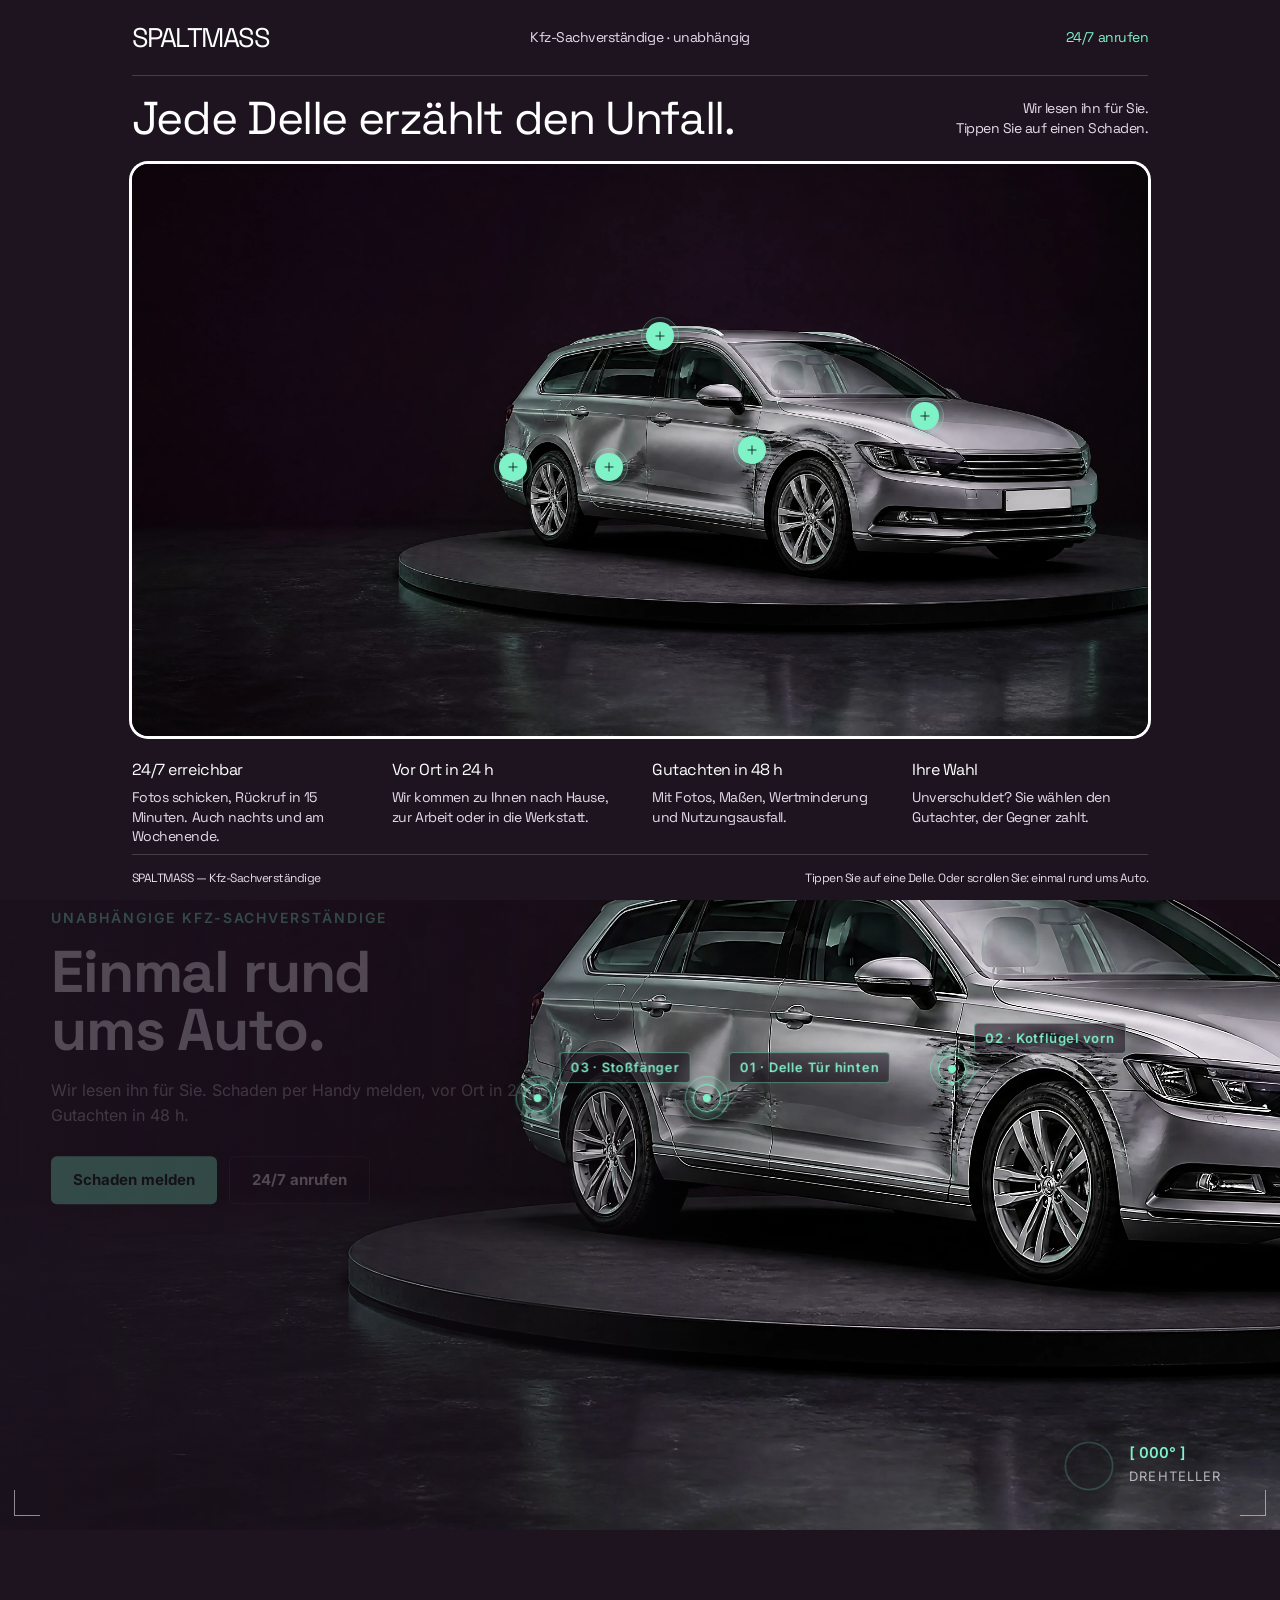
==== commit ba43fe1d: "Lackfarben raus (Gutachter wählt keine Farben): Hotspot Fahrzeugwert mit WBW/Reparaturkosten/Restwer" ====
--- a/site/index.html
+++ b/site/index.html
@@ -93,7 +93,7 @@
     <div class="ly" data-ly="d03"><img alt="Nahaufnahme der Delle in der hinteren rechten Tür" data-src="d03-delle"></div>
     <div class="ly" data-ly="d04"><img alt="Hand fotografiert die Delle mit dem Smartphone" data-src="d04-handy"></div>
     <div class="ly" data-ly="d06"><img alt="Dieselbe Tür, perfekt repariert" data-src="d06-repariert-nah"></div>
-    <div class="ly" data-ly="d07"><img alt="Der reparierte Kombi auf dem Drehteller" data-src="d07-repariert"><img class="alt" alt="" data-src="d10-lack-rot"><img class="alt" alt="" data-src="d11-lack-schwarz"><img class="alt" alt="" data-src="d12-lack-weiss"></div>
+    <div class="ly" data-ly="d07"><img alt="Der reparierte Kombi auf dem Drehteller" data-src="d07-repariert"></div>
     <div class="ly" data-ly="vB" data-vid="b"></div>
     <div class="ly" data-ly="d08"><img alt="Junge Sachverständige mit Tablet neben dem reparierten Auto" data-src="d08-karriere"></div>
     <div class="ly" data-ly="d09"><img alt="Der reparierte Kombi von oben auf dem Drehteller" data-src="d09-oben"></div>
@@ -178,7 +178,7 @@
       <div class="btns"><a class="btn ghost more" href="gutachten.html">Rechner: Was steht mir zu?</a></div>
     </section>
 
-    <section class="tx tx-wie" data-tx="wie"><p class="kick">05 · Ergebnis</p><h2>Wie neu.<br>Und belegt.</h2><p class="lead">Repariert nach Gutachten, jeder Schritt dokumentiert. Auch die Wertminderung bekommen Sie bezahlt.</p><p class="lackq">Welche Farbe hat Ihr Auto?</p><div class="lack" role="group" aria-label="Lackfarbe wählen"><button class="on" data-lack="" style="--c:#b9bcc2" aria-label="Silber"></button><button data-lack="d10-lack-rot" style="--c:#7a1424" aria-label="Rot"></button><button data-lack="d11-lack-schwarz" style="--c:#121214" aria-label="Schwarz"></button><button data-lack="d12-lack-weiss" style="--c:#f2f0ec" aria-label="Weiß"></button></div></section>
+    <section class="tx tx-wie" data-tx="wie"><p class="kick">05 · Ergebnis</p><h2>Wie neu.<br>Und belegt.</h2><p class="lead">Repariert nach Gutachten, jeder Schritt dokumentiert. Auch die Wertminderung bekommen Sie bezahlt.</p><p class="lackq">Reparieren oder ersetzen? Reparaturkosten im Verhältnis zum Wiederbeschaffungswert:</p><div class="t130" role="group" aria-label="130-Prozent-Check"><button data-r="60" aria-pressed="false">60 %</button><button data-r="115" aria-pressed="false">115 %</button><button data-r="145" aria-pressed="false">145 %</button></div><p class="t130-out" aria-live="polite">Tippen Sie auf einen Wert.</p></section>
 
     <section class="tx tx-karriere" data-tx="karriere" id="karriere">
       <p class="kick">06 · Karriere</p>
--- a/site/assets/css/style.css
+++ b/site/assets/css/style.css
@@ -273,3 +273,10 @@
 [hidden]{display:none!important}
 @media (max-width:899px) and (orientation:landscape){.mk span{display:none}}
 @media (max-width:899px) and (orientation:portrait){.mk[data-mk="1"] em{display:none}}
+
+/* 130-%-Check (statt Lackfarben: ein Gutachter wählt keine Farben) */
+.t130{display:flex;gap:10px;margin-top:10px;flex-wrap:wrap}
+.t130 button{min-height:44px;min-width:72px;padding:0 14px;border:1px solid var(--line);border-radius:999px;font-weight:600;font-variant-numeric:tabular-nums}
+.t130 button.on,.t130 button:hover{border-color:var(--or);color:var(--or)}
+.t130-out{margin-top:12px;font-size:15px;color:var(--ink);max-width:34em;min-height:3em;border-left:2px solid var(--or);padding-left:12px}
+@media (max-width:899px){.t130-out{font-size:14px;min-height:0}}
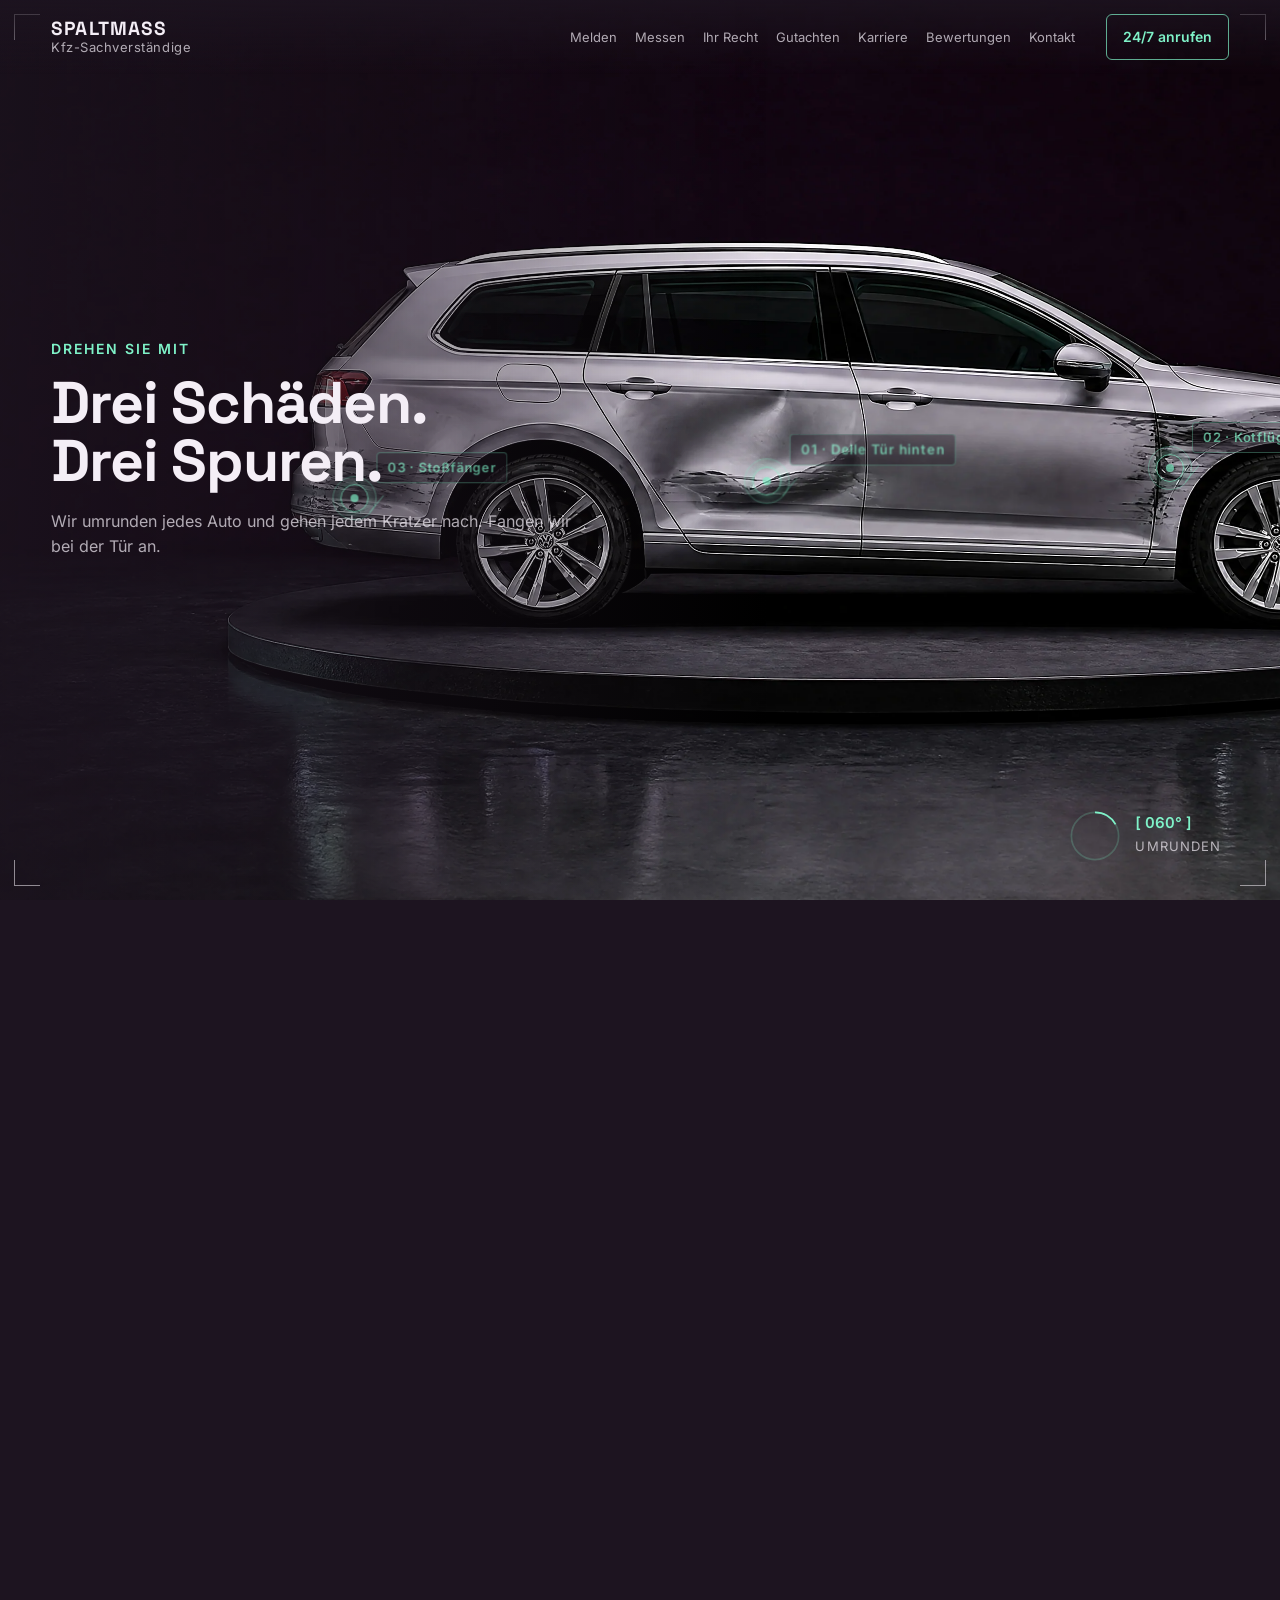
==== commit fb629f82: "Nach Storyboard statt Vorlage: Rahmen-Bühne raus, Hero vollflächig mit Auto mittig, Schäden antippen" ====
--- a/site/index.html
+++ b/site/index.html
@@ -7,8 +7,7 @@
 <meta name="description" content="Unabhängige Kfz-Sachverständige: Schaden per Handy melden, vor Ort in 24 h, Gutachten in 48 h. Bei unverschuldetem Unfall wählen Sie den Gutachter, die gegnerische Versicherung zahlt.">
 <meta name="theme-color" content="#1d1420">
 <link rel="preload" href="assets/fonts/grotesk.woff2" as="font" type="font/woff2" crossorigin>
-<link rel="stylesheet" href="assets/css/style.css?v=21">
-<link rel="stylesheet" href="assets/css/szene.css?v=21">
+<link rel="stylesheet" href="assets/css/style.css?v=22">
 </head>
 <body>
 <a class="skip" href="#kontakt-panel">Zum Kontakt</a>
@@ -28,62 +27,6 @@
   <button class="burger" aria-label="Menü" aria-expanded="false"><i></i><i></i></button>
 </header>
 
-<!-- Bühne nach Vorlage motionsites „Veyra Electric“: Rahmen, Hotspots an den Schäden, Detail-Zoom, Farb-/Vorher-Nachher-Menü -->
-<div id="szene-wrap">
-<section class="experience phase-overview" id="experience" aria-busy="false" aria-label="Unfallauto erkunden">
-  <header class="masthead">
-    <a class="wordmark" href="#" aria-label="SPALTMASS, Übersicht">SPALTMASS</a>
-    <span class="header-middle">Kfz-Sachverständige · unabhängig</span>
-    <a class="concept-label sz-call" href="tel:+4900000000" data-demo="Demo: Hier klingelt die 24/7-Hotline.">24/7 anrufen</a>
-  </header>
-  <section class="sz-stage" id="szStage" aria-label="Schäden am Unfallauto">
-    <div class="image-plane" id="plane">
-      <div class="media-envelope">
-        <div class="exterior-envelope">
-          <div class="car-visual">
-            <img class="car-image" id="carImage" alt="Silberner Kombi mit Unfallschaden auf einem Drehteller" draggable="false"/>
-            <canvas class="hover-video" id="hoverCanvas" aria-hidden="true"></canvas>
-            <div class="appearance-visual" id="appearanceVisual" aria-hidden="true"><img id="appearanceImage" alt="" draggable="false"/></div>
-          </div>
-        </div>
-        <div class="detail-visual" id="detailVisual"><img class="detail-image" id="detailImage" alt="" draggable="false"/></div>
-      </div>
-      <div id="hotspotLayer"></div>
-      <div id="annotationLayer"></div>
-    </div>
-    <div class="intro" id="intro">
-      <h1>Jede Delle erzählt den Unfall.</h1>
-      <p class="intro-description"><span>Wir lesen ihn für Sie.</span><span>Tippen Sie auf einen Schaden.</span></p>
-    </div>
-    <button class="sz-back" id="backButton" aria-label="Zurück zum Auto" hidden></button>
-    <aside class="detail-copy" id="detailCopy" aria-hidden="true">
-      <div class="detail-introduction">
-        <p class="eyebrow" id="detailCategory"></p>
-        <h2 id="detailTitle"></h2>
-        <p class="system-description" id="detailDescription"></p>
-      </div>
-      <div class="detail-components">
-        <div class="part-list" id="partList"></div>
-        <div class="benefit"><span>Für Sie</span><p id="detailBenefit"></p></div>
-        <a class="sz-more" id="detailMore" href="#">Alles dazu im Detail</a>
-      </div>
-    </aside>
-    <div class="transition-status" id="status" hidden><span class="small-dot"></span><span id="statusText"></span></div>
-  </section>
-  <footer class="scene-footer">
-    <div class="feature-notes" aria-label="Was wir für Sie tun">
-      <div class="feature-note"><h3>24/7 erreichbar</h3><p>Fotos schicken, Rückruf in 15 Minuten. Auch nachts und am Wochenende.</p></div>
-      <div class="feature-note"><h3>Vor Ort in 24 h</h3><p>Wir kommen zu Ihnen nach Hause, zur Arbeit oder in die Werkstatt.</p></div>
-      <div class="feature-note"><h3>Gutachten in 48 h</h3><p>Mit Fotos, Maßen, Wertminderung und Nutzungsausfall.</p></div>
-      <div class="feature-note"><h3>Ihre Wahl</h3><p>Unverschuldet? Sie wählen den Gutachter, der Gegner zahlt.</p></div>
-    </div>
-    <div class="footer-baseline"><span>SPALTMASS — Kfz-Sachverständige</span><span id="footerNote">Tippen Sie auf eine Delle. Oder scrollen Sie: einmal rund ums Auto.</span></div>
-  </footer>
-  <p class="sr-only" role="status" aria-live="polite" id="srStatus">Unfallauto. Wählen Sie einen Schaden.</p>
-  <div class="error-message" id="errorMessage" role="alert" hidden></div>
-</section>
-</div>
-
 <main id="fahrt">
   <div class="stage" id="stage">
     <!-- Bildebenen: eine Kamera, ein Auto -->
@@ -131,10 +74,24 @@
     <!-- Texte je Kapitel -->
     <section class="tx tx-hero" data-tx="hero" id="start">
       <p class="kick">Unabhängige Kfz-Sachverständige</p>
-      <h2>Einmal rund<br>ums Auto.</h2>
-      <p class="lead">Wir lesen ihn für Sie. Schaden per Handy melden, vor Ort in 24&nbsp;h, Gutachten in 48&nbsp;h.</p>
-      <div class="btns"><button class="btn" data-open="melden">Schaden melden</button><a class="btn ghost" href="tel:+4900000000" data-demo="Demo: Hier klingelt die 24/7-Hotline.">24/7 anrufen</a></div>
-    </section>
+      <h1>Jede Delle <br>erzählt den Unfall.</h1>
+      <p class="lead">Tippen Sie aufs Auto, wo es kaputt ist. Kurz beschreiben, abschicken, anrufen. Vor Ort in 24&nbsp;h, Gutachten in 48&nbsp;h.</p>
+    </section>
+
+    <!-- Schaden selbst markieren: Tippen aufs Auto setzt eine Markierung mit Kommentar -->
+    <div class="pins" aria-live="polite"></div>
+    <div class="pin-edit" role="dialog" aria-label="Schaden beschreiben" hidden>
+      <p class="pe-h">Was ist hier kaputt?</p>
+      <div class="pe-chips"><button type="button">Delle</button><button type="button">Kratzer</button><button type="button">Riss</button><button type="button">Scheibe</button><button type="button">Licht</button><button type="button">Stoßfänger</button></div>
+      <input type="text" class="pe-text" placeholder="Eigener Kommentar, z. B. Tür klemmt" aria-label="Kommentar zum Schaden">
+      <div class="pe-act"><button type="button" class="pe-del">Entfernen</button><button type="button" class="btn pe-ok">Fertig</button></div>
+    </div>
+    <aside class="report" aria-label="Ihre Schadensmeldung">
+      <p class="rp-h"><span>Ihre Schadensmeldung</span><b class="rp-n">0</b></p>
+      <ol class="rp-list"></ol>
+      <p class="rp-empty">Noch nichts markiert. Tippen Sie aufs Auto.</p>
+      <div class="rp-act"><button class="btn rp-send" data-open="melden">Schaden abschicken</button><a class="btn ghost rp-call" href="tel:+4900000000" data-demo="Demo: Hier klingelt die 24/7-Hotline.">24/7 anrufen</a></div>
+    </aside>
 
     <section class="tx tx-orbit" data-tx="orbit"><p class="kick">Drehen Sie mit</p><h2>Drei Schäden.<br>Drei Spuren.</h2><p class="lead">Wir umrunden jedes Auto und gehen jedem Kratzer nach. Fangen wir bei der Tür an.</p></section>
 
@@ -190,8 +147,10 @@
 
     <section class="tx tx-bew" data-tx="bewertungen" id="bewertungen">
       <p class="kick">07 · Bewertungen</p>
-      <div class="score"><b data-count="4.9" data-dec="1">0</b><span class="stars" style="--f:0"><i>★★★★★</i><i>★★★★★</i></span></div>
-      <p class="demo">Beispielwerte · Demo-Seite, noch keine echten Bewertungen</p>
+      <div class="gcard"><p class="g-brand" aria-label="Google"><span style="color:#4285f4">G</span><span style="color:#ea4335">o</span><span style="color:#fbbc05">o</span><span style="color:#4285f4">g</span><span style="color:#34a853">l</span><span style="color:#ea4335">e</span> <small>Bewertungen</small></p>
+        <div class="score"><b data-count="4.9" data-dec="1">0</b><span class="stars" style="--f:0"><i>★★★★★</i><i>★★★★★</i></span></div>
+        <p class="g-meta"><b data-count="214">0</b> Rezensionen · <a href="#" data-demo="Demo: Hier öffnet sich das echte Google-Profil der Firma.">Auf Google ansehen</a></p></div>
+      <p class="demo">Beispiel für Ihre echte Google-Note · Demo-Seite, die Firma ist erfunden</p>
       <div class="quotes" aria-live="polite">
         <blockquote>„Fotos geschickt, am nächsten Morgen stand der Gutachter vor der Tür.“<cite>Beispiel · noch keine echte Bewertung</cite></blockquote>
         <blockquote>„Ich wusste nicht, dass ich den Gutachter selbst wählen darf.“<cite>Beispiel · noch keine echte Bewertung</cite></blockquote>
@@ -231,13 +190,21 @@
       <label><input type="radio" name="s" value="ich"><span>Ich selbst</span></label>
     </fieldset>
     <p class="hinweis" data-hint></p>
+    <div class="mm-pins"></div>
     <label class="shot"><input type="file" accept="image/*" multiple><span>Fotos auswählen</span></label>
     <div class="thumbs" aria-live="polite"></div>
     <p class="small">Die Fotos bleiben in dieser Demo auf Ihrem Gerät.</p>
     <input type="text" placeholder="Name" aria-label="Name" autocomplete="name">
     <input type="tel" placeholder="Telefon" aria-label="Telefon" autocomplete="tel">
-    <button class="btn" value="ok">Absenden</button>
+    <button class="btn" value="ok" type="submit">Schaden abschicken</button>
   </form>
+  <div class="mm done" hidden>
+    <p class="kick">Gemeldet</p>
+    <h3>Ihre Meldung ist beim Gutachter.</h3>
+    <p class="small">Er sieht Ihre Markierungen, Kommentare und Fotos jetzt in seinem Postfach. Rufen Sie direkt an, dann geht er alles mit Ihnen durch.</p>
+    <a class="btn big" href="tel:+4900000000" data-demo="Demo: Hier klingelt der Gutachter, Ihre Meldung liegt ihm vor.">Jetzt Gutachter anrufen</a>
+    <button class="btn ghost mm-close" type="button">Später</button>
+  </div>
 </dialog>
 
 <!-- 60-Sekunden-Bewerbung -->
@@ -254,9 +221,8 @@
 </dialog>
 <div class="toast" role="status" hidden></div>
 
-<script src="assets/js/img.js?v=21"></script>
+<script src="assets/js/img.js?v=22"></script>
 <script src="assets/js/vid.js?v=20"></script>
-<script src="assets/js/app.js?v=21"></script>
-<script src="assets/js/szene.js?v=21"></script>
+<script src="assets/js/app.js?v=22"></script>
 </body>
 </html>
--- a/site/assets/css/style.css
+++ b/site/assets/css/style.css
@@ -280,3 +280,52 @@
 .t130 button.on,.t130 button:hover{border-color:var(--or);color:var(--or)}
 .t130-out{margin-top:12px;font-size:15px;color:var(--ink);max-width:34em;min-height:3em;border-left:2px solid var(--or);padding-left:12px}
 @media (max-width:899px){.t130-out{font-size:14px;min-height:0}}
+
+/* ---------- Schaden selbst markieren (Hero) ---------- */
+.pins{position:absolute;inset:0;z-index:6;pointer-events:none;transition:opacity .3s}
+.pin{position:absolute;width:34px;height:34px;margin:-17px 0 0 -17px;border-radius:50%;background:var(--or);color:var(--on-or);font:700 15px/34px var(--f-b);text-align:center;box-shadow:0 0 0 6px rgba(var(--or-rgb),.25),0 6px 18px rgba(0,0,0,.4);pointer-events:auto;animation:pinin .35s cubic-bezier(.2,1.4,.4,1)}
+.pin.on{box-shadow:0 0 0 8px rgba(var(--or-rgb),.45),0 6px 18px rgba(0,0,0,.4)}
+@keyframes pinin{from{transform:scale(0)}to{transform:scale(1)}}
+.pin-edit{position:absolute;z-index:8;background:var(--bg2);border:1px solid var(--line);border-radius:10px;padding:14px;box-shadow:0 18px 40px rgba(0,0,0,.45)}
+.pe-h{font-weight:600;font-size:15px;margin-bottom:10px}
+.pe-chips{display:flex;flex-wrap:wrap;gap:6px}
+.pe-chips button{min-height:44px;padding:0 12px;border:1px solid var(--line);border-radius:999px;font-size:14px}
+.pe-chips button.on,.pe-chips button:hover{border-color:var(--or);color:var(--or)}
+.pe-text{width:100%;min-height:44px;margin-top:10px;padding:0 12px;background:transparent;border:1px solid var(--line);border-radius:6px;color:var(--ink);font-size:16px}
+.pe-act{display:flex;justify-content:space-between;align-items:center;margin-top:10px}
+.pe-del{min-height:44px;font-size:14px;color:var(--mut)}
+.report{position:absolute;z-index:7;right:var(--gut);top:50%;transform:translateY(-50%);width:300px;background:rgba(var(--bg-rgb),.72);backdrop-filter:blur(10px);border:1px solid var(--line);border-radius:12px;padding:18px}
+.rp-h{display:flex;justify-content:space-between;align-items:center;font-weight:600;font-size:15px}
+.rp-n{min-width:30px;height:30px;border-radius:15px;background:rgba(var(--or-rgb),.15);color:var(--or);display:grid;place-items:center;font-size:14px}
+.report.has .rp-n{background:var(--or);color:var(--on-or)}
+.rp-list{list-style:none;margin:12px 0 0;display:grid;gap:8px;max-height:30vh;overflow:auto}
+.rp-list li{display:flex;gap:10px;font-size:14px;align-items:baseline}
+.rp-list b{color:var(--or);min-width:16px}
+.rp-empty{font-size:14px;color:var(--mut);margin-top:10px}
+.rp-act{display:grid;gap:8px;margin-top:14px}
+.rp-act .btn{width:100%}
+.mm-pins ol{margin:6px 0 0 20px;font-size:14px}
+.done{display:flex;flex-direction:column;gap:14px}
+.done .btn{width:100%}
+/* Google-Bewertungen */
+.gcard{display:inline-block;border:1px solid var(--line);border-radius:12px;padding:16px 20px;background:rgba(255,255,255,.03)}
+.g-brand{font:600 22px/1 Arial,Helvetica,sans-serif;letter-spacing:-.01em;margin-bottom:8px}
+.g-brand small{font:500 14px/1 var(--f-b);color:var(--mut);margin-left:6px}
+.g-meta{font-size:14px;color:var(--mut);margin-top:8px}
+.g-meta a{color:var(--or);padding:12px 0}
+@media (max-width:899px){
+  .report{top:auto;bottom:calc(12px + env(safe-area-inset-bottom));left:16px;right:16px;width:auto;transform:none;padding:12px 14px}
+  .rp-list,.rp-empty{display:none}
+  .rp-act{grid-template-columns:1fr 1fr;margin-top:10px}
+  .tx-hero{bottom:calc(150px + env(safe-area-inset-bottom))}
+  .pin-edit{padding:12px}
+}
+@media (max-width:899px) and (orientation:landscape){.report{left:auto;width:300px;bottom:10px}.tx-hero{bottom:auto}}
+/* Hero Desktop: Text oben, Auto mittig darunter, Meldeliste unten links (nichts verdeckt das Auto) */
+@media (min-width:900px){
+  .tx-hero{top:92px;transform:none;width:min(1200px,calc(100% - 2*var(--gut)))}
+  .tx-hero h1{font-size:clamp(40px,4.2vw,68px)}
+  .tx-hero h1 br{display:none}
+  .tx-hero .lead{max-width:46em}
+  .report{top:auto;bottom:28px;left:var(--gut);right:auto;transform:none;width:300px}
+}
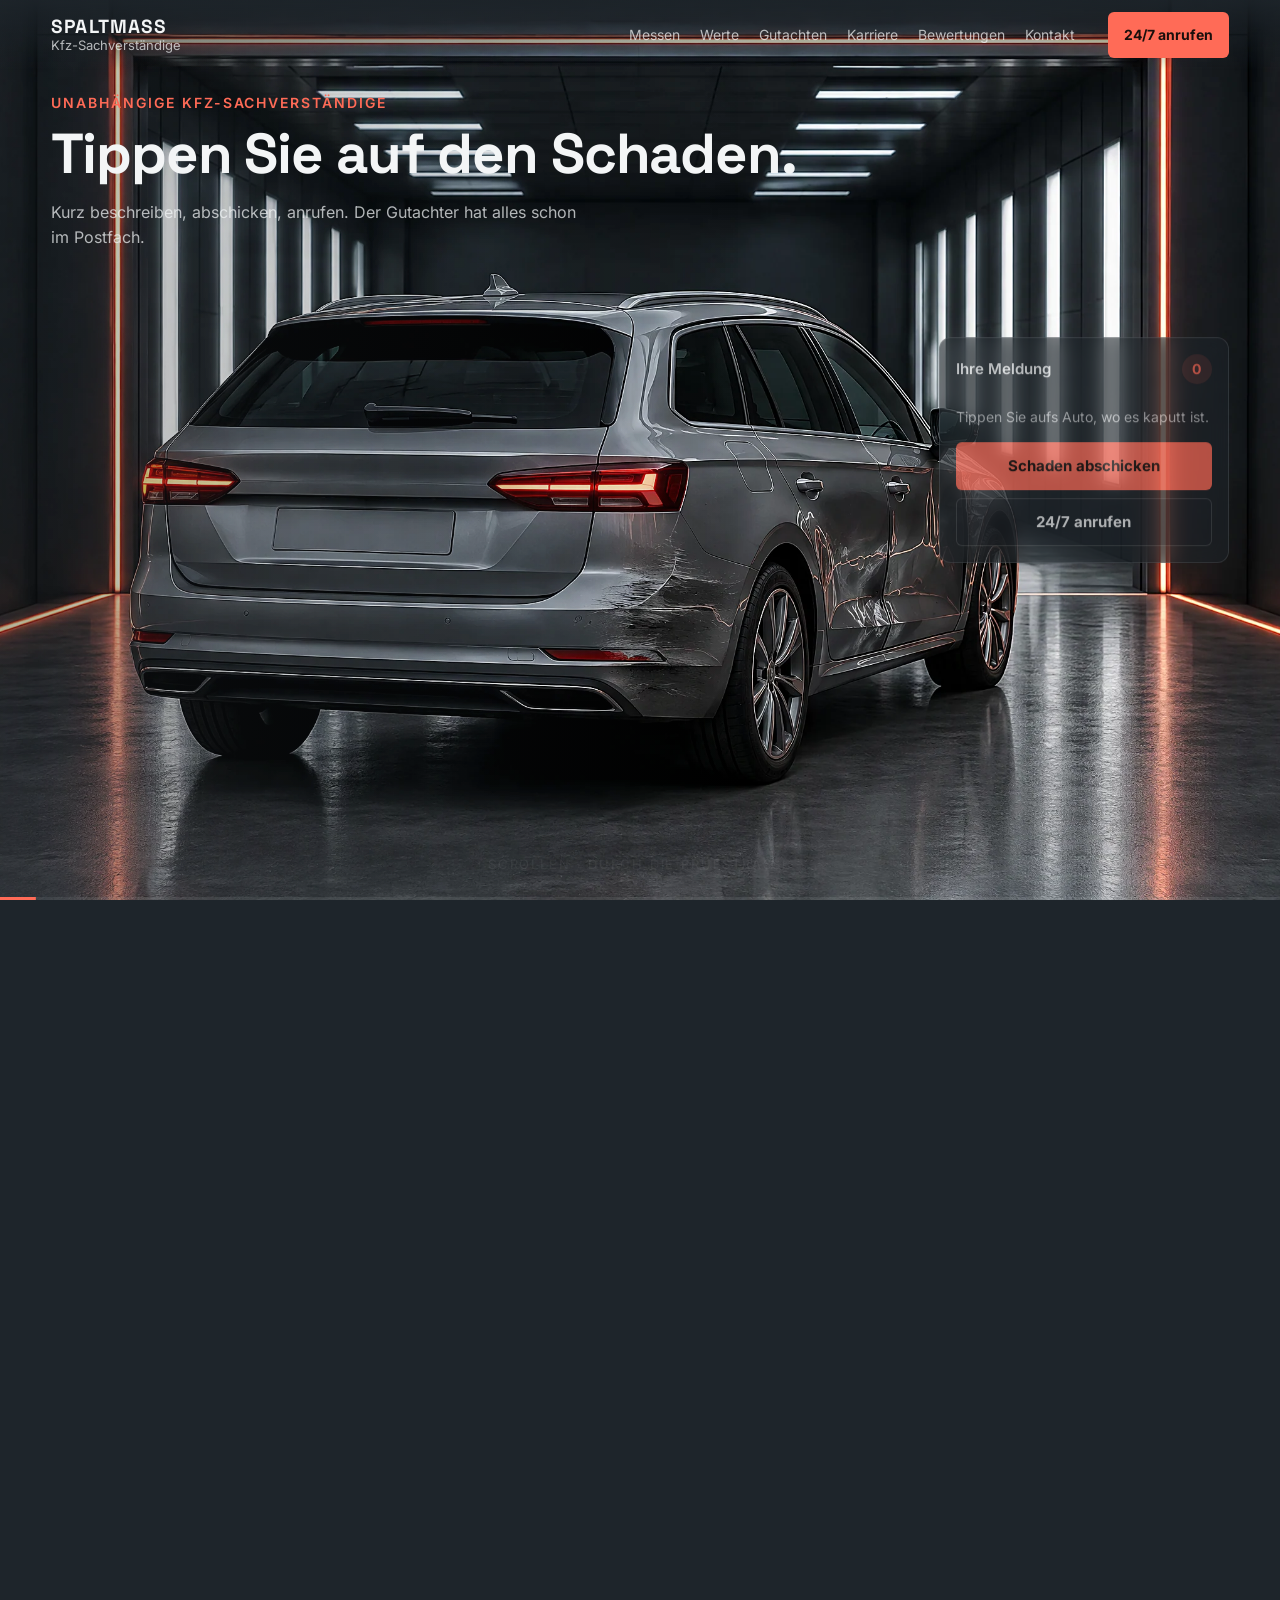
==== commit e629bdae: "Prüfstraße: Seite nach Storyboard SPSB-7B (Schaden-Pins, Tunnel, Tafeln, Drucker, Google), Startbild" ====
--- a/site/index.html
+++ b/site/index.html
@@ -4,20 +4,19 @@
 <meta charset="utf-8">
 <meta name="viewport" content="width=device-width,initial-scale=1,viewport-fit=cover">
 <title>SPALTMASS – Kfz-Sachverständige</title>
-<meta name="description" content="Unabhängige Kfz-Sachverständige: Schaden per Handy melden, vor Ort in 24 h, Gutachten in 48 h. Bei unverschuldetem Unfall wählen Sie den Gutachter, die gegnerische Versicherung zahlt.">
-<meta name="theme-color" content="#1d1420">
+<meta name="description" content="Unabhängige Kfz-Sachverständige: Schaden antippen und melden, Gutachter direkt anrufen. Vor Ort in 24 h, Gutachten in 48 h. Bei unverschuldetem Unfall zahlt die gegnerische Versicherung.">
+<meta name="theme-color" content="#1e252b">
 <link rel="preload" href="assets/fonts/grotesk.woff2" as="font" type="font/woff2" crossorigin>
-<link rel="stylesheet" href="assets/css/style.css?v=22">
+<link rel="stylesheet" href="assets/css/style.css?v=30">
 </head>
 <body>
-<a class="skip" href="#kontakt-panel">Zum Kontakt</a>
+<a class="skip" href="#kontakt">Zum Kontakt</a>
 
 <header class="nav">
   <a class="logo" href="#" data-go="0" aria-label="SPALTMASS, zum Anfang"><b>SPALTMASS</b><span>Kfz-Sachverständige</span></a>
-  <nav class="links" aria-label="Kapitel">
-    <a href="#" data-go="melden">Melden</a>
+  <nav class="links" aria-label="Stationen der Prüfstraße">
     <a href="#" data-go="messen">Messen</a>
-    <a href="#" data-go="recht">Ihr Recht</a>
+    <a href="#" data-go="werte">Werte</a>
     <a href="#" data-go="gutachten">Gutachten</a>
     <a href="#" data-go="karriere">Karriere</a>
     <a href="#" data-go="bewertungen">Bewertungen</a>
@@ -29,56 +28,23 @@
 
 <main id="fahrt">
   <div class="stage" id="stage">
-    <!-- Bildebenen: eine Kamera, ein Auto -->
-    <div class="ly" data-ly="d01"><img alt="Silberner Kombi mit Unfallschaden auf einem Drehteller im Studio" data-src="d01-hero"></div>
-    <div class="ly" data-ly="vA" data-vid="a"></div>
-    <div class="ly" data-ly="d02"><img alt="Der Kombi in Seitenansicht, Delle in der hinteren Tür" data-src="d02-profil"></div>
-    <div class="ly" data-ly="d03"><img alt="Nahaufnahme der Delle in der hinteren rechten Tür" data-src="d03-delle"></div>
-    <div class="ly" data-ly="d04"><img alt="Hand fotografiert die Delle mit dem Smartphone" data-src="d04-handy"></div>
-    <div class="ly" data-ly="d06"><img alt="Dieselbe Tür, perfekt repariert" data-src="d06-repariert-nah"></div>
-    <div class="ly" data-ly="d07"><img alt="Der reparierte Kombi auf dem Drehteller" data-src="d07-repariert"></div>
-    <div class="ly" data-ly="vB" data-vid="b"></div>
-    <div class="ly" data-ly="d08"><img alt="Junge Sachverständige mit Tablet neben dem reparierten Auto" data-src="d08-karriere"></div>
-    <div class="ly" data-ly="d09"><img alt="Der reparierte Kombi von oben auf dem Drehteller" data-src="d09-oben"></div>
+    <!-- Bilder und Film der Prüfstraße (Storyboard SPSB-7B) -->
+    <div class="ly" data-ly="p01"><img alt="Unfallauto am Eingang des Prüftunnels" data-src="p01-eingang"></div>
+    <div class="ly" data-ly="v1" data-vid="v1"></div>
+    <div class="ly" data-ly="p04"><img alt="Gutachter misst Spaltmaß und Lackschicht" data-src="p04-messen"></div>
+    <div class="ly" data-ly="p05"><img alt="Auto zwischen zwei Anzeigetafeln im Tunnel" data-src="p05-werte"></div>
+    <div class="ly" data-ly="p06"><img alt="Gutachten kommt aus dem Drucker in der Tunnelwand" data-src="p06-drucker"></div>
+    <div class="ly" data-ly="p07"><img alt="Repariertes Auto fährt aus dem Tunnel ins Tageslicht" data-src="p07-tageslicht"></div>
+    <div class="ly" data-ly="p08"><img alt="Junge Sachverständige am Leitstand mit Tablet" data-src="p08-karriere"></div>
     <div class="shade"></div>
+    <div class="flash" aria-hidden="true"></div>
 
-    <canvas class="grid" aria-hidden="true"></canvas>
-    <svg class="ring" aria-hidden="true"><ellipse class="ring-b" /><ellipse class="ring-f" /></svg>
-
-    <!-- Marker an den Schäden -->
-    <div class="mk" data-mk="1"><i></i><span>01<em> · Delle Tür hinten</em></span></div>
-    <div class="mk" data-mk="2"><i></i><span>02<em> · Kotflügel vorn</em></span></div>
-    <div class="mk" data-mk="3"><i></i><span>03<em> · Stoßfänger</em></span></div>
-
-    <!-- Handy-Sucher -->
-    <div class="finder" aria-hidden="true"><b></b><b></b><b></b><b></b><div class="up"><span>Foto <em data-up>0</em>/6 gesendet</span><i></i></div></div>
-
-    <!-- Doku-Bild, das aus dem Gutachten vollflächig wird -->
-    <div class="fly" aria-hidden="true"><img alt="" data-src="d03-delle"></div>
-    <div class="wipe" aria-hidden="true"><i></i></div>
-
-    <!-- Brief / Gutachten -->
-    <div class="doc" aria-hidden="true">
-      <div class="pg pg3"></div><div class="pg pg2"></div>
-      <div class="pg pg1">
-        <div class="dh"><b>SPALTMASS</b><span>Kfz-Sachverständige</span></div>
-        <dl class="dm"><dt>Gutachten</dt><dd>Nr. 2611-0417</dd><dt>Auftraggeber</dt><dd>Geschädigte Partei</dd><dt>Fahrzeug</dt><dd>Kombi, silber</dd></dl>
-        <div class="lines"><i></i><i></i><i></i><i></i><i></i><i></i><i></i></div>
-        <div class="rep">
-          <img alt="" data-src="d05-doku">
-          <ul class="chk"><li>Reparaturkosten</li><li>Wertminderung</li><li>Nutzungsausfall</li><li>Restwert</li></ul>
-        </div>
-      </div>
-    </div>
-
-    <!-- Texte je Kapitel -->
-    <section class="tx tx-hero" data-tx="hero" id="start">
+    <!-- Panel 1: Schaden antippen -->
+    <section class="tx tx-hero" data-tx="hero" id="melden">
       <p class="kick">Unabhängige Kfz-Sachverständige</p>
-      <h1>Jede Delle <br>erzählt den Unfall.</h1>
-      <p class="lead">Tippen Sie aufs Auto, wo es kaputt ist. Kurz beschreiben, abschicken, anrufen. Vor Ort in 24&nbsp;h, Gutachten in 48&nbsp;h.</p>
+      <h1>Tippen Sie auf den Schaden.</h1>
+      <p class="lead">Kurz beschreiben, abschicken, anrufen. Der Gutachter hat alles schon im Postfach.</p>
     </section>
-
-    <!-- Schaden selbst markieren: Tippen aufs Auto setzt eine Markierung mit Kommentar -->
     <div class="pins" aria-live="polite"></div>
     <div class="pin-edit" role="dialog" aria-label="Schaden beschreiben" hidden>
       <p class="pe-h">Was ist hier kaputt?</p>
@@ -86,65 +52,66 @@
       <input type="text" class="pe-text" placeholder="Eigener Kommentar, z. B. Tür klemmt" aria-label="Kommentar zum Schaden">
       <div class="pe-act"><button type="button" class="pe-del">Entfernen</button><button type="button" class="btn pe-ok">Fertig</button></div>
     </div>
-    <aside class="report" aria-label="Ihre Schadensmeldung">
-      <p class="rp-h"><span>Ihre Schadensmeldung</span><b class="rp-n">0</b></p>
+    <aside class="report" aria-label="Ihre Meldung">
+      <p class="rp-h"><span>Ihre Meldung</span><b class="rp-n">0</b></p>
       <ol class="rp-list"></ol>
-      <p class="rp-empty">Noch nichts markiert. Tippen Sie aufs Auto.</p>
-      <div class="rp-act"><button class="btn rp-send" data-open="melden">Schaden abschicken</button><a class="btn ghost rp-call" href="tel:+4900000000" data-demo="Demo: Hier klingelt die 24/7-Hotline.">24/7 anrufen</a></div>
+      <p class="rp-empty">Tippen Sie aufs Auto, wo es kaputt ist.</p>
+      <div class="rp-act"><button class="btn rp-send" data-open="melden">Schaden abschicken</button><a class="btn ghost" href="tel:+4900000000" data-demo="Demo: Hier klingelt die 24/7-Hotline.">24/7 anrufen</a></div>
     </aside>
 
-    <section class="tx tx-orbit" data-tx="orbit"><p class="kick">Drehen Sie mit</p><h2>Drei Schäden.<br>Drei Spuren.</h2><p class="lead">Wir umrunden jedes Auto und gehen jedem Kratzer nach. Fangen wir bei der Tür an.</p></section>
+    <!-- Panel 3: Streifenlicht -->
+    <section class="tx tx-licht" data-tx="licht" id="messen">
+      <p class="kick">01 · Sehen</p>
+      <h2>Jeder Millimeter.</h2>
+      <p class="lead">Im Streifenlicht knicken die Lichtlinien genau dort ab, wo das Blech verbeult ist. So sehen wir jede Delle, auch die kleinen.</p>
+    </section>
+    <ul class="wall" aria-hidden="true"><li>Sehen</li><li>Messen</li><li>Bewerten</li><li>Für Ihre Sicherheit</li></ul>
 
-    <section class="tx tx-melden" data-tx="melden" id="melden">
-      <p class="kick">01 · Schaden melden</p>
-      <h2>Sechs Fotos.<br>Zwei Minuten.</h2>
-      <p class="lead">Fotos direkt vom Unfallort schicken. Wir rufen in 15&nbsp;Minuten zurück und kommen innerhalb von 24&nbsp;h zu Ihnen. Kein Telefon-Pingpong.</p>
-      <div class="btns"><button class="btn" data-open="melden">Fotos senden</button><a class="btn ghost more" href="melden.html">Foto-Guide &amp; Bagatell-Check</a></div>
-    </section>
-
-    <section class="tx tx-messen" data-tx="messen" id="messen">
-      <p class="kick">02 · Vermessen</p>
-      <h2>Jeder Millimeter.</h2>
-      <p class="lead">Wir messen Verformung und Spaltmaße und prüfen die Lackschicht an den heilen Teilen. So finden wir auch Vorschäden und den Schaden hinter dem Schaden.</p>
-      <ul class="reads">
-        <li><b data-count="4.2" data-dec="1">0</b><span>mm Tiefe der Delle</span></li>
-        <li><b data-count="6.1" data-dec="1">0</b><span>mm Spaltmaß · Soll 3,8</span></li>
-        <li><b data-count="118">0</b><span>µm Lack an heilen Teilen</span></li>
-      </ul>
+    <!-- Panel 4: Messen -->
+    <section class="tx tx-messen" data-tx="messen">
+      <p class="kick">02 · Messen</p>
+      <h2>Spaltmaß und Lack.</h2>
+      <p class="lead">Spaltmaßlehre in die Fuge, Lackschicht-Messgerät auf die heilen Teile. Weicht eine Seite ab oder ist der Lack zu dick, finden wir Vorschäden.</p>
+      <ul class="reads"><li><b data-count="6.1" data-dec="1">0</b><span>mm Spaltmaß rechts · links 3,8</span></li><li><b data-count="118">0</b><span>µm Lack an heilen Teilen · Serie</span></li></ul>
       <div class="btns"><a class="btn ghost more" href="messen.html">So messen wir</a></div>
     </section>
 
-    <section class="tx tx-recht" data-tx="recht" id="recht">
-      <p class="kick">03 · Ihr Recht</p>
-      <h2 class="kin"><span>Ihr Gutachter.</span><span>Ihre Wahl.</span><span class="ac">Gegner zahlt.</span></h2>
-      <ul class="facts">
-        <li>Unverschuldeter Unfall: Sie wählen den Sachverständigen, nicht die Versicherung.</li>
-        <li>Die Kosten trägt die gegnerische Haftpflichtversicherung, bei Schäden über der Bagatellgrenze.</li>
-        <li>Unabhängig und nur Ihrem Schaden verpflichtet.</li>
-      </ul>
-      <div class="btns"><a class="btn ghost more" href="recht.html">Haftpflicht, Kasko, Leasing, Oldtimer</a></div>
+    <!-- Panel 5: Werte + 130 % -->
+    <div class="screens" aria-hidden="true">
+      <div class="scr scr-l"><p>Wiederbeschaffungswert</p><i style="--v:.86"></i><p>Reparaturkosten</p><i class="hl" style="--v:.62"></i><p>Restwert</p><i style="--v:.22"></i></div>
+      <div class="scr scr-r"><p>130-%-Regel</p><svg viewBox="0 0 120 70"><path class="g-b" d="M10 62 A50 50 0 0 1 110 62"/><path class="g-f" d="M10 62 A50 50 0 0 1 110 62" pathLength="100"/></svg><b class="g-v">0 %</b></div>
+    </div>
+    <section class="tx tx-werte" data-tx="werte" id="werte">
+      <p class="kick">03 · Bewerten</p>
+      <h2>Reparieren oder ersetzen?</h2>
+      <p class="lead">Reparaturkosten im Verhältnis zum Wiederbeschaffungswert. Tippen Sie einen Fall an:</p>
+      <div class="t130" role="group" aria-label="130-Prozent-Check"><button data-r="60">60 %</button><button data-r="115">115 %</button><button data-r="145">145 %</button></div>
+      <p class="t130-out" aria-live="polite">Unverschuldet? Sie wählen den Gutachter, die gegnerische Versicherung zahlt.</p>
+      <div class="btns"><a class="btn ghost more" href="recht.html">Ihr Recht: Haftpflicht, Kasko, Leasing</a></div>
     </section>
 
+    <!-- Panel 6: Gutachten aus dem Drucker -->
+    <div class="strip" aria-hidden="true"><div class="paper"><b>SPALTMASS · Gutachten Nr. 2611-0417</b><img alt="" data-src="d03-delle"><img alt="" data-src="d05-doku"><ul><li>Reparaturkosten</li><li>Wertminderung</li><li>Nutzungsausfall</li><li>Restwert</li></ul></div></div>
     <section class="tx tx-gutachten" data-tx="gutachten" id="gutachten">
       <p class="kick">04 · Gutachten</p>
-      <h2>Gutachten<br>in 48&nbsp;h.</h2>
-      <p class="lead">Mit Fotos, Maßen und Kalkulation. Digital an Sie, Ihre Werkstatt und Ihren Anwalt.</p>
-      <div class="mini" aria-label="Durchschnittlicher Sachschaden Kfz-Haftpflicht laut GDV"><p>Ø Sachschaden je Pkw, Kfz-Haftpflicht</p>
-        <div><span>2013</span><i style="--v:.59"></i><b>2.500 €</b></div><div><span>2017</span><i style="--v:.64"></i><b>2.700 €</b></div><div><span>2023</span><i style="--v:.94"></i><b>4.000 €</b></div><div><span>2024</span><i style="--v:1"></i><b>4.250 €</b></div>
-        <small>Quelle: GDV (gerundet)</small></div>
+      <h2>Gutachten in 48 h.</h2>
+      <p class="lead">Mit Fotos, Messwerten und Kalkulation. Digital an Sie, Ihre Werkstatt und Ihren Anwalt.</p>
       <div class="btns"><a class="btn ghost more" href="gutachten.html">Rechner: Was steht mir zu?</a></div>
     </section>
 
-    <section class="tx tx-wie" data-tx="wie"><p class="kick">05 · Ergebnis</p><h2>Wie neu.<br>Und belegt.</h2><p class="lead">Repariert nach Gutachten, jeder Schritt dokumentiert. Auch die Wertminderung bekommen Sie bezahlt.</p><p class="lackq">Reparieren oder ersetzen? Reparaturkosten im Verhältnis zum Wiederbeschaffungswert:</p><div class="t130" role="group" aria-label="130-Prozent-Check"><button data-r="60" aria-pressed="false">60 %</button><button data-r="115" aria-pressed="false">115 %</button><button data-r="145" aria-pressed="false">145 %</button></div><p class="t130-out" aria-live="polite">Tippen Sie auf einen Wert.</p></section>
+    <!-- Panel 7: Tageslicht -->
+    <section class="tx tx-wie" data-tx="wie"><p class="kick">05 · Ergebnis</p><h2>Wie neu. Und belegt.</h2><p class="lead">Repariert nach Gutachten. Der Streifenlicht-Test findet nichts mehr.</p></section>
 
+    <!-- Panel 8: Karriere -->
     <section class="tx tx-karriere" data-tx="karriere" id="karriere">
       <p class="kick">06 · Karriere</p>
       <h2 class="kin"><span>Kfz-Profi?</span><span class="ac">Werde Gutachter.</span></h2>
-      <ul class="perks"><li>Weiterbildung zum Sachverständigen, bezahlt</li><li>E-Firmenwagen ab Tag&nbsp;1</li><li>Planbare Termine statt Werkstattschicht</li></ul>
-      <p class="lead small">Für Kfz-Meister, Techniker und Ingenieure.</p>
+      <ul class="perks"><li>Weiterbildung zum Sachverständigen, bezahlt</li><li>E-Firmenwagen ab Tag 1</li><li>Planbare Termine statt Werkstattschicht</li></ul>
       <div class="btns"><button class="btn" data-open="bewerben">In 60 Sekunden bewerben</button><a class="btn ghost more" href="karriere.html">Dein Weg</a></div>
     </section>
 
+    <!-- Panel 9: Handy + Google + Kontakt -->
+    <div class="phone" aria-hidden="true"><div class="ph-scr"><p class="ph-logo">SPALTMASS</p><img alt="" data-src="p01-eingang"><div class="ph-g"><span>Google</span><i>★★★★★</i><small>Beispiel</small></div><b class="ph-btn">Schaden melden</b></div></div>
     <section class="tx tx-bew" data-tx="bewertungen" id="bewertungen">
       <p class="kick">07 · Bewertungen</p>
       <div class="gcard"><p class="g-brand" aria-label="Google"><span style="color:#4285f4">G</span><span style="color:#ea4335">o</span><span style="color:#fbbc05">o</span><span style="color:#4285f4">g</span><span style="color:#34a853">l</span><span style="color:#ea4335">e</span> <small>Bewertungen</small></p>
@@ -152,33 +119,24 @@
         <p class="g-meta"><b data-count="214">0</b> Rezensionen · <a href="#" data-demo="Demo: Hier öffnet sich das echte Google-Profil der Firma.">Auf Google ansehen</a></p></div>
       <p class="demo">Beispiel für Ihre echte Google-Note · Demo-Seite, die Firma ist erfunden</p>
       <div class="quotes" aria-live="polite">
-        <blockquote>„Fotos geschickt, am nächsten Morgen stand der Gutachter vor der Tür.“<cite>Beispiel · noch keine echte Bewertung</cite></blockquote>
+        <blockquote class="on">„Schnell, kompetent und fair. Genau so, wie es sein soll.“<cite>Beispiel · noch keine echte Bewertung</cite></blockquote>
         <blockquote>„Ich wusste nicht, dass ich den Gutachter selbst wählen darf.“<cite>Beispiel · noch keine echte Bewertung</cite></blockquote>
-        <blockquote>„Das Gutachten war nach zwei Tagen bei meiner Werkstatt.“<cite>Beispiel · noch keine echte Bewertung</cite></blockquote>
       </div>
     </section>
-
-    <section class="tx tx-kontakt" data-tx="kontakt" id="kontakt-panel">
+    <section class="tx tx-kontakt" data-tx="kontakt" id="kontakt">
       <p class="kick">08 · Kontakt</p>
-      <h2>Einmal rum.<br>Alles geregelt.</h2>
+      <h2>Vertrauen fährt weiter.</h2>
       <div class="btns"><button class="btn big" data-open="melden">Schaden melden</button><a class="btn ghost big" href="tel:+4900000000" data-demo="Demo: Hier klingelt die 24/7-Hotline.">24/7 anrufen</a></div>
       <ul class="kfacts"><li><b>24/7</b> erreichbar</li><li><b>24 h</b> vor Ort</li><li><b>48 h</b> Gutachten</li></ul>
       <p class="foot">© SPALTMASS Kfz-Sachverständige (Demo) · <a href="#" data-demo="Demo: Impressum folgt.">Impressum</a> · <a href="#" data-demo="Demo: Datenschutz folgt.">Datenschutz</a></p>
     </section>
 
-    <div class="ticker" aria-hidden="true"><div><span>Beispiel · Schnell vor Ort</span><span>Beispiel · Freundlich</span><span>Beispiel · Gutachten in 2 Tagen</span><span>Beispiel · Alles erklärt</span><span>Beispiel · Versicherung hat gezahlt</span><span>Beispiel · Schnell vor Ort</span><span>Beispiel · Freundlich</span><span>Beispiel · Gutachten in 2 Tagen</span><span>Beispiel · Alles erklärt</span><span>Beispiel · Versicherung hat gezahlt</span></div></div>
-
-    <!-- HUD -->
-    <div class="hud" aria-hidden="true"><b></b><b></b><b></b><b></b></div>
-    <div class="dial" aria-hidden="true">
-      <svg viewBox="0 0 64 64"><circle cx="32" cy="32" r="27" class="dt"/><circle cx="32" cy="32" r="27" class="dp" pathLength="100"/></svg>
-      <div><b data-deg>[ 000° ]</b><span data-ch>Drehteller</span></div>
-    </div>
-    <div class="hint" aria-hidden="true">Scrollen · das Auto dreht sich</div>
+    <div class="prog" aria-hidden="true"><i></i></div>
+    <div class="hint" aria-hidden="true">Scrollen · durch die Prüfstraße</div>
   </div>
 </main>
 
-<!-- Schaden melden -->
+<!-- Schaden melden: abschicken, danach anrufen -->
 <dialog id="m-melden" aria-labelledby="mm-h">
   <form method="dialog" class="mm">
     <button class="x" value="x" aria-label="Schließen">×</button>
@@ -191,7 +149,7 @@
     </fieldset>
     <p class="hinweis" data-hint></p>
     <div class="mm-pins"></div>
-    <label class="shot"><input type="file" accept="image/*" multiple><span>Fotos auswählen</span></label>
+    <label class="shot"><input type="file" accept="image/*" multiple></label>
     <div class="thumbs" aria-live="polite"></div>
     <p class="small">Die Fotos bleiben in dieser Demo auf Ihrem Gerät.</p>
     <input type="text" placeholder="Name" aria-label="Name" autocomplete="name">
@@ -200,14 +158,13 @@
   </form>
   <div class="mm done" hidden>
     <p class="kick">Gemeldet</p>
-    <h3>Ihre Meldung ist beim Gutachter.</h3>
-    <p class="small">Er sieht Ihre Markierungen, Kommentare und Fotos jetzt in seinem Postfach. Rufen Sie direkt an, dann geht er alles mit Ihnen durch.</p>
+    <h3>Der Gutachter hat alles im Postfach.</h3>
+    <p class="small">Ihre Markierungen, Kommentare und Fotos liegen ihm vor. Rufen Sie jetzt an, dann geht er alles mit Ihnen durch.</p>
     <a class="btn big" href="tel:+4900000000" data-demo="Demo: Hier klingelt der Gutachter, Ihre Meldung liegt ihm vor.">Jetzt Gutachter anrufen</a>
     <button class="btn ghost mm-close" type="button">Später</button>
   </div>
 </dialog>
 
-<!-- 60-Sekunden-Bewerbung -->
 <dialog id="m-bewerben" aria-labelledby="mb-h">
   <form method="dialog" class="mm" novalidate>
     <button class="x" value="x" aria-label="Schließen">×</button>
@@ -221,8 +178,8 @@
 </dialog>
 <div class="toast" role="status" hidden></div>
 
-<script src="assets/js/img.js?v=22"></script>
-<script src="assets/js/vid.js?v=20"></script>
-<script src="assets/js/app.js?v=22"></script>
+<script src="assets/js/img.js?v=30"></script>
+<script src="assets/js/vid.js?v=30"></script>
+<script src="assets/js/app.js?v=30"></script>
 </body>
 </html>
--- a/site/assets/css/style.css
+++ b/site/assets/css/style.css
@@ -1,16 +1,18 @@
 @font-face{font-family:"Inter";src:url("../fonts/inter.woff2") format("woff2");font-weight:100 900;font-display:swap}
 @font-face{font-family:"Grotesk";src:url("../fonts/grotesk.woff2") format("woff2");font-weight:300 700;font-display:swap}
-
-/* Farbwelt Drehteller: Aubergine + Mint. Testbar per ?farbe=bg,akzent (Hex ohne #) */
+@view-transition{navigation:auto}
+
+/* Farbwelt Prüfstraße: Schiefer + Koralle. Testbar per ?farbe=bg,akzent (Hex ohne #) */
 :root{
-  --bg:#1d1420;--bg2:#140d17;--bg-rgb:29,20,32;
-  --ink:#f4eef6;--mut:rgba(244,238,246,.7);--line:rgba(244,238,246,.16);
-  --or:#7ff2c8;--or-rgb:127,242,200;--on-or:#0d1a15;
-  --paper:#f3eef1;--paper-ink:#211826;
+  --bg:#1e252b;--bg2:#161b20;--bg-rgb:30,37,43;
+  --ink:#f3f5f6;--mut:rgba(243,245,246,.72);--line:rgba(243,245,246,.16);
+  --or:#ff6b57;--or-rgb:255,107,87;--on-or:#1a0f0c;
+  --paper:#f4f2ef;--paper-ink:#1c2227;
   --f-d:"Grotesk","Inter",system-ui,sans-serif;--f-b:"Inter",system-ui,sans-serif;
   --gut:clamp(16px,4vw,56px);
 }
 *{box-sizing:border-box;margin:0;padding:0}
+[hidden]{display:none!important}
 html{background:var(--bg);color-scheme:dark}
 body{background:var(--bg);color:var(--ink);font:400 16px/1.55 var(--f-b);-webkit-font-smoothing:antialiased;overflow-x:hidden}
 a{color:inherit}
@@ -19,151 +21,148 @@
 .skip{position:absolute;left:-999px;top:8px;z-index:99;background:var(--or);color:var(--on-or);padding:10px 14px}
 .skip:focus{left:8px}
 
-/* ---------- Kopfzeile ---------- */
-.nav{position:fixed;inset:0 0 auto;z-index:40;display:flex;align-items:center;gap:24px;padding:14px var(--gut);background:linear-gradient(rgba(var(--bg-rgb),.85),rgba(var(--bg-rgb),0))}
-.logo{display:flex;flex-direction:column;text-decoration:none;line-height:1.05;margin-right:auto}
+/* Kopfzeile */
+.nav{position:fixed;inset:0 0 auto;z-index:40;display:flex;align-items:center;gap:24px;padding:12px var(--gut);background:linear-gradient(rgba(var(--bg-rgb),.9),rgba(var(--bg-rgb),0))}
+.logo{display:flex;flex-direction:column;justify-content:center;min-height:44px;text-decoration:none;line-height:1.05;margin-right:auto}
 .logo b{font:700 19px/1 var(--f-d);letter-spacing:.06em}
-.logo span{font-size:11px;color:var(--mut);letter-spacing:.04em;margin-top:3px}
-.links{display:flex;gap:4px}
-.links a{text-decoration:none;font-size:14px;color:var(--mut);padding:12px 10px;transition:color .15s}
+.logo span{font-size:13px;color:var(--mut);margin-top:3px}
+.links{display:flex;gap:2px}
+.links a{text-decoration:none;font-size:14px;color:var(--mut);padding:12px 9px;transition:color .15s}
 .links a:hover,.links a.on{color:var(--ink)}
 .links a.on{box-shadow:inset 0 -2px 0 var(--or)}
-.nav-cta{text-decoration:none;font-weight:600;font-size:14px;border:1px solid rgba(var(--or-rgb),.7);color:var(--or);padding:11px 16px;border-radius:6px;white-space:nowrap;transition:background .15s,color .15s}
-.nav-cta:hover{background:var(--or);color:var(--on-or)}
+.nav-cta{text-decoration:none;font-weight:700;font-size:14px;background:var(--or);color:var(--on-or);padding:12px 16px;border-radius:6px;white-space:nowrap}
 .burger{display:none;width:44px;height:44px;position:relative}
 .burger i{position:absolute;left:11px;right:11px;height:2px;background:var(--ink);transition:transform .25s}
 .burger i:first-child{top:17px}.burger i:last-child{top:25px}
 .menu-open .burger i:first-child{transform:translateY(4px) rotate(45deg)}
 .menu-open .burger i:last-child{transform:translateY(-4px) rotate(-45deg)}
 
-/* ---------- Bühne ---------- */
+/* Bühne: eine Fahrt durch die Prüfstraße */
 #fahrt{position:relative;height:1500vh}
 .stage{position:sticky;top:0;height:100vh;height:100svh;overflow:hidden;background:var(--bg)}
 .ly{position:absolute;inset:0;opacity:0;overflow:hidden;will-change:opacity}
 .ly img,.ly video{position:absolute;left:0;top:0;transform-origin:0 0;will-change:transform;max-width:none}
-.shade{position:absolute;inset:0;pointer-events:none;background:linear-gradient(90deg,rgba(var(--bg-rgb),.82) 0%,rgba(var(--bg-rgb),.35) 38%,rgba(var(--bg-rgb),0) 60%);opacity:var(--sh,1)}
-.grid{position:absolute;inset:0;width:100%;height:100%;pointer-events:none}
-.ring{position:absolute;inset:0;width:100%;height:100%;pointer-events:none;overflow:visible}
-.ring ellipse{fill:none;stroke-width:1.5}
-.ring-b{stroke:rgba(var(--or-rgb),.18)}
-.ring-f{stroke:var(--or);filter:drop-shadow(0 0 6px rgba(var(--or-rgb),.7))}
-
-/* Marker */
-.mk{position:absolute;left:0;top:0;opacity:0;pointer-events:none;will-change:transform,opacity}
-.mk i{position:absolute;left:-14px;top:-14px;width:28px;height:28px;border-radius:50%;border:1.5px solid var(--or);box-shadow:0 0 12px rgba(var(--or-rgb),.6)}
-.mk i::after{content:"";position:absolute;inset:9px;border-radius:50%;background:var(--or)}
-.mk i::before{content:"";position:absolute;inset:-9px;border-radius:50%;border:1px solid rgba(var(--or-rgb),.5);animation:ping 2s infinite}
-@keyframes ping{0%{transform:scale(.6);opacity:1}100%{transform:scale(1.6);opacity:0}}
-.mk em{font-style:normal}
-.mk span{position:absolute;left:22px;top:-46px;white-space:nowrap;font:600 12px/1 var(--f-b);letter-spacing:.06em;color:var(--or);padding:8px 10px;border:1px solid rgba(var(--or-rgb),.45);background:rgba(var(--bg-rgb),.6);backdrop-filter:blur(4px);border-radius:4px}
-.mk span::before{content:"";position:absolute;left:-16px;bottom:-14px;width:22px;height:1px;background:rgba(var(--or-rgb),.6);transform:rotate(-50deg);transform-origin:right}
-
-/* Handy-Sucher */
-.finder{position:absolute;left:0;top:0;opacity:0;pointer-events:none}
-.finder b{position:absolute;width:22px;height:22px;border:2px solid var(--or)}
-.finder b:nth-child(1){left:0;top:0;border-right:0;border-bottom:0}
-.finder b:nth-child(2){right:0;top:0;border-left:0;border-bottom:0}
-.finder b:nth-child(3){left:0;bottom:0;border-right:0;border-top:0}
-.finder b:nth-child(4){right:0;bottom:0;border-left:0;border-top:0}
-.finder .up{position:absolute;left:12%;right:12%;bottom:12%;background:rgba(10,8,12,.72);border:1px solid rgba(var(--or-rgb),.4);border-radius:6px;padding:8px 10px;font:600 12px/1.2 var(--f-b);color:var(--ink)}
-.finder .up em{font-style:normal;color:var(--or)}
-.finder .up i{display:block;height:3px;margin-top:6px;background:rgba(var(--or-rgb),.2);position:relative;overflow:hidden;border-radius:2px}
-.finder .up i::after{content:"";position:absolute;inset:0;background:var(--or);transform-origin:left;transform:scaleX(var(--u,0))}
-
-.fly,.wipe{position:absolute;opacity:0;overflow:hidden;pointer-events:none}
-.fly img,.wipe img{width:100%;height:100%;object-fit:cover}
-.wipe{inset:0;z-index:3}
-.fly{z-index:1}
-.wipe i{position:absolute;top:0;bottom:0;left:0;width:2px;background:var(--or);box-shadow:0 0 18px var(--or)}
-
-/* Brief → Gutachten */
-.doc{position:absolute;left:50%;top:50%;width:min(36vw,440px);aspect-ratio:1/1.414;opacity:0;pointer-events:none;perspective:1400px}
-.pg{position:absolute;inset:0;background:var(--paper);color:var(--paper-ink);border-radius:3px;box-shadow:0 30px 80px rgba(0,0,0,.55);transform-origin:50% 50%}
-.pg2{background:#e9e3e8}.pg3{background:#ded7dd}
-.pg1{padding:8% 8%;display:flex;flex-direction:column;gap:5%}
-.dh b{display:block;font:700 15px/1 var(--f-d);letter-spacing:.06em}
-.dh span{font-size:10px;opacity:.65}
-.dm{display:grid;grid-template-columns:auto 1fr;gap:3px 12px;font-size:10.5px}
-.dm dt{opacity:.55}
-.lines{display:flex;flex-direction:column;gap:11%;flex:1;padding-top:4%}
-.lines i{display:block;height:1.5px;background:rgba(33,24,38,.28);transform-origin:left;transform:scaleX(var(--l,0))}
-.lines i:nth-child(3n){margin-right:28%}
-.rep{position:absolute;left:8%;right:8%;top:36%;bottom:7%;opacity:0;display:flex;flex-direction:column;gap:6%}
-.rep img{width:100%;aspect-ratio:4/3;object-fit:cover;border-radius:2px}
-.chk{list-style:none;font-size:11.5px;display:grid;grid-template-columns:1fr 1fr;gap:6px 10px}
-.chk li{display:flex;gap:6px;align-items:center;opacity:.35;transition:opacity .25s}
-.chk li::before{content:"";width:12px;height:12px;border-radius:50%;border:1.5px solid #2a8a6a;flex:none}
-.chk li.on{opacity:1}
-.chk li.on::before{background:#2a8a6a;box-shadow:inset 0 0 0 2px var(--paper)}
-
-/* ---------- Texte ---------- */
-.tx{position:absolute;left:var(--gut);top:50%;transform:translateY(-50%);width:min(560px,44vw);opacity:0;visibility:hidden;z-index:5}
+.shade{position:absolute;inset:0;z-index:2;pointer-events:none;background:linear-gradient(90deg,rgba(var(--bg-rgb),.85) 0%,rgba(var(--bg-rgb),.35) 36%,rgba(var(--bg-rgb),0) 58%);opacity:var(--sh,1)}
+.flash{position:absolute;inset:0;z-index:3;background:#fff;opacity:0;pointer-events:none}
+
+/* Texte */
+.tx{position:absolute;left:var(--gut);top:50%;transform:translateY(-50%);width:min(540px,42vw);opacity:0;visibility:hidden;z-index:6}
 .tx.vis{visibility:visible}
-.kick{font:600 12px/1 var(--f-b);letter-spacing:.2em;text-transform:uppercase;color:var(--or);margin-bottom:18px}
-h1,h2{font:700 clamp(40px,5.4vw,88px)/.98 var(--f-d);letter-spacing:-.02em}
-h2{font-size:clamp(36px,4.6vw,76px)}
-.lead{margin-top:20px;font-size:clamp(16px,1.25vw,19px);color:var(--mut);max-width:34em}
-.lead.small{font-size:15px}
-.btns{display:flex;flex-wrap:wrap;gap:12px;margin-top:28px}
+.kick{font:600 14px/1 var(--f-b);letter-spacing:.14em;text-transform:uppercase;color:var(--or);margin-bottom:16px}
+h1,h2{font:700 clamp(38px,5vw,80px)/1 var(--f-d);letter-spacing:-.02em}
+h2{font-size:clamp(34px,4.4vw,70px)}
+.lead{margin-top:18px;font-size:clamp(16px,1.25vw,19px);color:var(--mut);max-width:34em}
+.btns{display:flex;flex-wrap:wrap;gap:12px;margin-top:26px}
 .btn{display:inline-flex;align-items:center;justify-content:center;min-height:48px;padding:0 22px;border-radius:6px;background:var(--or);color:var(--on-or);font-weight:700;font-size:15px;text-decoration:none;transition:transform .15s,box-shadow .15s}
 .btn:hover{transform:translateY(-2px);box-shadow:0 10px 30px rgba(var(--or-rgb),.3)}
-.btn.ghost{background:transparent;color:var(--ink);border:1px solid var(--line)}
+.btn.ghost{background:rgba(var(--bg-rgb),.4);color:var(--ink);border:1px solid var(--line)}
 .btn.big{min-height:56px;padding:0 28px;font-size:16px}
-.kin span{display:block}
-.kin .ac,.ac{color:var(--or)}
-.reads{list-style:none;display:grid;gap:14px;margin-top:28px}
-.reads li{display:flex;align-items:baseline;gap:14px;border-top:1px solid var(--line);padding-top:12px}
-.reads b{font:700 clamp(30px,3vw,46px)/1 var(--f-d);font-variant-numeric:tabular-nums;color:var(--or);min-width:3.2ch}
+.btn.more{font-weight:600}
+.kin span{display:block}.ac{color:var(--or)}
+.reads{list-style:none;display:grid;gap:12px;margin-top:24px}
+.reads li{display:flex;align-items:baseline;gap:14px;border-top:1px solid var(--line);padding-top:10px}
+.reads b{font:700 clamp(30px,3vw,46px)/1 var(--f-d);font-variant-numeric:tabular-nums;color:var(--or);min-width:3ch}
 .reads span{font-size:14px;color:var(--mut)}
-.facts{list-style:none;margin-top:26px;display:grid;gap:12px}
-.facts li{padding-left:22px;position:relative;color:var(--mut);font-size:16px}
-.facts li::before{content:"";position:absolute;left:0;top:.5em;width:10px;height:10px;border:1.5px solid var(--or);border-radius:2px}
-.perks{list-style:none;margin-top:22px;display:grid;gap:6px}
-.perks li{font:700 clamp(20px,2vw,30px)/1.15 var(--f-d);letter-spacing:-.01em}
+.perks{list-style:none;margin-top:20px;display:grid;gap:6px}
+.perks li{font:700 clamp(19px,1.9vw,28px)/1.2 var(--f-d)}
 .perks li::before{content:"+ ";color:var(--or)}
-.score{display:flex;align-items:center;gap:20px}
-.score b{font:700 clamp(64px,8vw,120px)/1 var(--f-d);font-variant-numeric:tabular-nums}
-.stars{position:relative;font-size:clamp(26px,2.6vw,40px);letter-spacing:.08em;line-height:1}
+
+/* Panel 1: Hero mittig, Text oben */
+.tx-hero{top:96px;transform:none;width:min(1100px,calc(100% - 2*var(--gut)))}
+.tx-hero h1{font-size:clamp(38px,4.4vw,70px)}
+
+/* Schaden antippen */
+.pins{position:absolute;inset:0;z-index:7;pointer-events:none;transition:opacity .3s}
+.pin{position:absolute;width:36px;height:36px;margin:-18px 0 0 -18px;border-radius:50%;background:var(--or);color:var(--on-or);font:700 15px/36px var(--f-b);text-align:center;box-shadow:0 0 0 6px rgba(var(--or-rgb),.25),0 6px 18px rgba(0,0,0,.45);pointer-events:auto;animation:pinin .35s cubic-bezier(.2,1.4,.4,1)}
+.pin.on{box-shadow:0 0 0 9px rgba(var(--or-rgb),.45),0 6px 18px rgba(0,0,0,.45)}
+@keyframes pinin{from{transform:scale(0)}to{transform:scale(1)}}
+.pin-edit{position:absolute;z-index:9;background:var(--bg2);border:1px solid var(--line);border-radius:10px;padding:14px;box-shadow:0 18px 40px rgba(0,0,0,.5)}
+.pe-h{font-weight:600;font-size:15px;margin-bottom:10px}
+.pe-chips{display:flex;flex-wrap:wrap;gap:6px}
+.pe-chips button{min-height:44px;padding:0 12px;border:1px solid var(--line);border-radius:999px;font-size:14px}
+.pe-chips button.on,.pe-chips button:hover{border-color:var(--or);color:var(--or)}
+.pe-text{width:100%;min-height:44px;margin-top:10px;padding:0 12px;background:transparent;border:1px solid var(--line);border-radius:6px;color:var(--ink);font-size:16px}
+.pe-act{display:flex;justify-content:space-between;align-items:center;margin-top:10px}
+.pe-del{min-height:44px;font-size:14px;color:var(--mut)}
+.report{position:absolute;z-index:8;right:var(--gut);top:50%;transform:translateY(-50%);width:290px;background:rgba(var(--bg-rgb),.78);backdrop-filter:blur(10px);border:1px solid var(--line);border-radius:12px;padding:16px}
+.rp-h{display:flex;justify-content:space-between;align-items:center;font-weight:600;font-size:15px}
+.rp-n{min-width:30px;height:30px;border-radius:15px;background:rgba(var(--or-rgb),.15);color:var(--or);display:grid;place-items:center;font-size:14px}
+.report.has .rp-n{background:var(--or);color:var(--on-or)}
+.rp-list{list-style:none;margin-top:12px;display:grid;gap:8px;max-height:30vh;overflow:auto}
+.rp-list li{display:flex;gap:10px;font-size:14px;align-items:baseline}
+.rp-list b{color:var(--or);min-width:16px}
+.rp-empty{font-size:14px;color:var(--mut);margin-top:10px}
+.rp-act{display:grid;gap:8px;margin-top:14px}
+.rp-act .btn{width:100%}
+
+/* Panel 3: Wandbeschriftung im Tunnel */
+.wall{position:absolute;right:calc(var(--gut) + 10px);top:50%;transform:translateY(-50%);z-index:5;list-style:none;font:700 clamp(15px,1.3vw,20px)/1.6 var(--f-d);letter-spacing:.08em;text-transform:uppercase;color:rgba(243,245,246,.75);opacity:0;pointer-events:none}
+.wall li:last-child{color:var(--or)}
+
+/* Panel 5: Anzeigetafeln im Tunnel */
+.screens{position:absolute;inset:0;z-index:5;pointer-events:none;opacity:0}
+.scr{position:absolute;top:24%;width:clamp(180px,17vw,280px);padding:18px;border:1px solid rgba(var(--or-rgb),.45);border-radius:10px;background:rgba(12,16,19,.78);backdrop-filter:blur(6px);box-shadow:0 0 40px rgba(var(--or-rgb),.12)}
+.scr-l{left:calc(50% - 26vw)}.scr-r{right:calc(50% - 26vw);text-align:center}
+.scr p{font-size:14px;color:var(--mut);margin-top:10px}.scr p:first-child{margin-top:0}
+.scr i{display:block;height:10px;margin-top:6px;border-radius:5px;background:rgba(243,245,246,.12);position:relative;overflow:hidden}
+.scr i::after{content:"";position:absolute;inset:0;background:rgba(243,245,246,.6);transform-origin:left;transform:scaleX(calc(var(--v)*var(--g,0)))}
+.scr i.hl::after{background:var(--or)}
+.scr svg{width:100%;margin-top:8px}
+.g-b,.g-f{fill:none;stroke-width:9;stroke-linecap:round}
+.g-b{stroke:rgba(243,245,246,.14)}
+.g-f{stroke:var(--or);stroke-dasharray:100;stroke-dashoffset:calc(100 - var(--gv,0)*100/150);transition:stroke-dashoffset .8s cubic-bezier(.2,.8,.2,1)}
+.g-v{display:block;font:700 clamp(26px,2.4vw,40px)/1 var(--f-d);margin-top:-6px;font-variant-numeric:tabular-nums}
+.t130{display:flex;gap:10px;margin-top:14px;flex-wrap:wrap}
+.t130 button{min-height:44px;min-width:76px;padding:0 14px;border:1px solid var(--line);border-radius:999px;font-weight:600;font-variant-numeric:tabular-nums}
+.t130 button.on,.t130 button:hover{border-color:var(--or);color:var(--or)}
+.t130-out{margin-top:12px;font-size:15px;max-width:34em;min-height:3em;border-left:2px solid var(--or);padding-left:12px}
+
+/* Panel 6: Gutachten-Streifen aus dem Drucker */
+.strip{position:absolute;z-index:5;left:var(--sx,60%);top:var(--sy,30%);width:var(--sw,24vw);height:0;overflow:visible;pointer-events:none;opacity:0}
+.paper{position:absolute;left:0;top:0;width:100%;background:var(--paper);color:var(--paper-ink);padding:14px;border-radius:2px;box-shadow:0 20px 50px rgba(0,0,0,.5);transform-origin:top center;transform:rotate(var(--rot,0deg));clip-path:inset(0 0 calc(100% - var(--feedpx,0px)) 0)}
+.paper b{display:block;font:700 12px/1.3 var(--f-b);letter-spacing:.06em;margin-bottom:10px}
+.paper img{width:100%;aspect-ratio:16/9;object-fit:cover;margin-bottom:8px}
+.paper ul{list-style:none;font-size:13px;display:grid;gap:4px}
+.paper li::before{content:"✓ ";color:#c94431;font-weight:700}
+
+/* Panel 9: Handy */
+.phone{position:absolute;z-index:5;right:calc(var(--gut) + 4vw);top:50%;width:clamp(210px,19vw,290px);aspect-ratio:9/19;transform:translateY(-50%) rotate(-4deg);border-radius:34px;background:#0b0e10;border:8px solid #0b0e10;box-shadow:0 30px 70px rgba(0,0,0,.55),0 0 0 1px rgba(255,255,255,.08);opacity:0;pointer-events:none}
+.ph-scr{position:absolute;inset:0;border-radius:26px;overflow:hidden;background:var(--bg);padding:14px 12px;display:flex;flex-direction:column;gap:10px}
+.ph-logo{font:700 13px/1 var(--f-d);letter-spacing:.08em}
+.ph-scr img{width:100%;aspect-ratio:4/3;object-fit:cover;border-radius:8px}
+.ph-g{background:var(--paper);color:var(--paper-ink);border-radius:8px;padding:10px;font-size:13px}
+.ph-g span{font:700 14px/1 Arial,sans-serif;color:#4285f4}.ph-g i{display:block;font-style:normal;color:#f2a900;letter-spacing:.1em;margin-top:4px}.ph-g small{font-size:12px;color:#666}
+.ph-btn{margin-top:auto;background:var(--or);color:var(--on-or);text-align:center;border-radius:8px;padding:12px;font-size:14px}
+
+/* Bewertungen / Kontakt */
+.gcard{display:inline-block;border:1px solid var(--line);border-radius:12px;padding:16px 20px;background:rgba(var(--bg-rgb),.55);backdrop-filter:blur(8px)}
+.g-brand{font:600 22px/1 Arial,Helvetica,sans-serif;margin-bottom:8px}
+.g-brand small{font:500 14px/1 var(--f-b);color:var(--mut);margin-left:6px}
+.g-meta{font-size:14px;color:var(--mut);margin-top:8px}
+.g-meta a{color:var(--or);padding:12px 0}
+.score{display:flex;align-items:center;gap:18px}
+.score b{font:700 clamp(58px,7vw,104px)/1 var(--f-d);font-variant-numeric:tabular-nums}
+.stars{position:relative;font-size:clamp(24px,2.4vw,36px);letter-spacing:.08em;line-height:1}
 .stars i{font-style:normal;color:rgba(var(--or-rgb),.22)}
 .stars i+i{position:absolute;left:0;top:0;color:var(--or);clip-path:inset(0 calc(100% - var(--f)*100%) 0 0)}
-.demo{margin-top:10px;font-size:13px;color:var(--mut);border:1px dashed var(--line);display:inline-block;padding:6px 10px;border-radius:4px}
-.quotes{position:relative;margin-top:24px;min-height:120px}
-.quotes blockquote{position:absolute;inset:0 auto auto 0;font:500 clamp(18px,1.6vw,24px)/1.35 var(--f-d);opacity:0;transform:translateY(12px);transition:opacity .6s,transform .6s}
+.demo{margin-top:10px;font-size:14px;color:var(--mut);border:1px dashed var(--line);display:inline-block;padding:6px 10px;border-radius:4px}
+.quotes{position:relative;margin-top:20px;min-height:110px}
+.quotes blockquote{position:absolute;inset:0 auto auto 0;font:500 clamp(18px,1.5vw,23px)/1.35 var(--f-d);opacity:0;transform:translateY(12px);transition:opacity .6s,transform .6s}
 .quotes blockquote.on{opacity:1;transform:none}
-.quotes cite{display:block;margin-top:10px;font:500 12px/1.2 var(--f-b);color:var(--or);letter-spacing:.06em;font-style:normal}
-.kfacts{list-style:none;display:flex;gap:28px;margin-top:30px;flex-wrap:wrap}
+.quotes cite{display:block;margin-top:10px;font:500 14px/1.2 var(--f-b);color:var(--or);font-style:normal}
+.kfacts{list-style:none;display:flex;gap:28px;margin-top:28px;flex-wrap:wrap}
 .kfacts li{color:var(--mut);font-size:14px}
 .kfacts b{display:block;font:700 30px/1 var(--f-d);color:var(--ink)}
-.foot{margin-top:34px;font-size:13px;color:var(--mut)}
+.foot{margin-top:30px;font-size:14px;color:var(--mut)}
 .foot a{padding:12px 2px;display:inline-block}
 
-.ticker{position:absolute;left:0;right:0;bottom:0;border-top:1px solid var(--line);background:rgba(var(--bg-rgb),.7);overflow:hidden;opacity:0;z-index:4;pointer-events:none}
-.ticker div{display:flex;width:max-content;animation:tick 40s linear infinite}
-.ticker span{padding:12px 28px;font-size:14px;color:var(--mut);white-space:nowrap}
-.ticker span::before{content:"◆ ";color:var(--or)}
-@keyframes tick{to{transform:translateX(-50%)}}
-
-/* HUD */
-.hud{position:absolute;inset:14px;pointer-events:none;z-index:3}
-.hud b{position:absolute;width:26px;height:26px;border:1.5px solid rgba(244,238,246,.55)}
-.hud b:nth-child(1){left:0;top:0;border-right:0;border-bottom:0}
-.hud b:nth-child(2){right:0;top:0;border-left:0;border-bottom:0}
-.hud b:nth-child(3){left:0;bottom:0;border-right:0;border-top:0}
-.hud b:nth-child(4){right:0;bottom:0;border-left:0;border-top:0}
-.dial{position:absolute;right:calc(var(--gut) + 8px);bottom:36px;display:flex;align-items:center;gap:12px;z-index:6;pointer-events:none}
-.dial svg{width:56px;height:56px;transform:rotate(-90deg)}
-.dial circle{fill:none;stroke-width:2}
-.dt{stroke:rgba(var(--or-rgb),.2)}
-.dp{stroke:var(--or);stroke-dasharray:100;stroke-dashoffset:calc(100 - var(--d,0)*100)}
-.dial b{display:block;font:600 15px/1 var(--f-b);font-variant-numeric:tabular-nums;color:var(--or)}
-.dial span{display:block;font-size:12px;color:var(--mut);margin-top:6px;letter-spacing:.08em;text-transform:uppercase}
-.hint{position:absolute;left:50%;bottom:30px;transform:translateX(-50%);font-size:12px;letter-spacing:.14em;text-transform:uppercase;color:var(--mut);z-index:6;pointer-events:none}
-.hint::after{content:"";display:block;width:1px;height:28px;margin:10px auto 0;background:linear-gradient(var(--or),transparent);animation:hint 1.6s infinite}
-@keyframes hint{0%{transform:scaleY(0);transform-origin:top}50%{transform:scaleY(1);transform-origin:top}51%{transform-origin:bottom}100%{transform:scaleY(0);transform-origin:bottom}}
+.prog{position:absolute;left:0;right:0;bottom:0;height:3px;background:rgba(243,245,246,.08);z-index:9}
+.prog i{display:block;height:100%;background:var(--or);transform-origin:left;transform:scaleX(var(--p,0))}
+.hint{position:absolute;left:50%;bottom:26px;transform:translateX(-50%);font-size:13px;letter-spacing:.14em;text-transform:uppercase;color:var(--mut);z-index:6;pointer-events:none}
 
 /* Dialoge */
 dialog{margin:auto;border:1px solid var(--line);background:var(--bg2);color:var(--ink);border-radius:10px;width:min(480px,calc(100vw - 32px));max-height:calc(100svh - 32px)}
-dialog::backdrop{background:rgba(8,5,10,.7);backdrop-filter:blur(4px)}
+dialog::backdrop{background:rgba(8,10,12,.72);backdrop-filter:blur(4px)}
 .mm{padding:28px 24px;display:flex;flex-direction:column;gap:14px;position:relative}
 .mm h3{font:700 28px/1.05 var(--f-d)}
 .mm .x{position:absolute;right:8px;top:8px;width:44px;height:44px;font-size:26px}
@@ -173,159 +172,51 @@
 .mm input[type=radio]{position:absolute;opacity:0}
 .mm label span{display:inline-flex;align-items:center;min-height:44px;padding:0 14px;border:1px solid var(--line);border-radius:6px;font-size:15px}
 .mm input:checked+span{border-color:var(--or);color:var(--or)}
-.mm input:focus-visible+span{outline:2px solid var(--or)}
 .hinweis{font-size:14px;color:var(--or)}
-.shot{display:block}
 .shot input{font-size:14px;max-width:100%}
-.shot span{display:none}
 .thumbs{display:flex;gap:6px;flex-wrap:wrap}
 .thumbs img{width:56px;height:56px;object-fit:cover;border-radius:4px}
-.mm .small{font-size:13px;color:var(--mut)}
+.mm .small{font-size:14px;color:var(--mut)}
 .mm input[type=text],.mm input[type=tel]{min-height:48px;padding:0 14px;background:transparent;border:1px solid var(--line);border-radius:6px;color:var(--ink);font-size:16px}
-.q{display:none;flex-direction:column;gap:12px}
-.q.on{display:flex}
-.q p{font-size:17px;font-weight:600}
+.mm-pins ol{margin:6px 0 0 20px;font-size:14px}
+.done .btn{width:100%}
+.q{display:none;flex-direction:column;gap:12px}.q.on{display:flex}
+.q p{font-size:17px;font-weight:600}.q .ok{color:var(--or)}
 .opts{display:flex;flex-wrap:wrap;gap:8px}
 .opts button{min-height:44px;padding:0 14px;border:1px solid var(--line);border-radius:6px;font-size:15px}
 .opts button:hover{border-color:var(--or);color:var(--or)}
-.q .ok{color:var(--or)}
 .toast{position:fixed;left:50%;bottom:24px;transform:translateX(-50%);z-index:60;background:var(--or);color:var(--on-or);padding:12px 16px;border-radius:6px;font-weight:600;font-size:14px;max-width:calc(100vw - 32px)}
 
-/* ---------- Handy / schmal ---------- */
-@media (max-width:1280px){.links a{padding:12px 7px;font-size:13px}}
-@media (max-width:1180px){
-  .links{display:none}.burger{display:block}
+/* Schmal / Handy */
+@media (max-width:1240px){.links{display:none}.burger{display:block}
   .menu-open .links{display:flex;flex-direction:column;position:fixed;top:72px;left:16px;right:16px;background:var(--bg2);border:1px solid var(--line);border-radius:10px;padding:8px}
-  .menu-open .links a{font-size:17px;padding:14px 12px;color:var(--ink)}
-}
+  .menu-open .links a{font-size:17px;padding:14px 12px;color:var(--ink)}}
 @media (max-width:899px){
   #fahrt{height:1300vh}
-  .nav{padding:10px 16px;gap:10px}
-  .nav-cta{padding:11px 12px;font-size:13px}
-  .shade{background:linear-gradient(0deg,rgba(var(--bg-rgb),.94) 0%,rgba(var(--bg-rgb),.78) 38%,rgba(var(--bg-rgb),0) 62%)}
-  .tx{left:16px;right:16px;width:auto;top:auto;bottom:calc(22px + env(safe-area-inset-bottom));transform:none}
-  h1{font-size:clamp(34px,10vw,46px)}
-  h2{font-size:clamp(30px,8.6vw,42px)}
-  .kick{margin-bottom:10px;font-size:11px}
-  .lead{margin-top:10px;font-size:15px}
-  .btns{margin-top:16px}
-  .reads{margin-top:14px;gap:8px}.reads li{padding-top:8px}.reads b{font-size:28px}
-  .facts{margin-top:14px;gap:8px}.facts li{font-size:14px}
-  .perks{margin-top:12px}.perks li{font-size:19px}
-  .score b{font-size:64px}
-  .quotes{min-height:96px;margin-top:12px}
-  .kfacts{gap:18px;margin-top:16px}.kfacts b{font-size:24px}
-  .foot{margin-top:14px}
-  .doc{width:min(56vw,260px)}
-  .dial{left:16px;right:auto;top:76px;bottom:auto}
-  .dial svg{width:40px;height:40px}
-  .hud{inset:8px}
+  .nav{padding:8px 14px;gap:8px}.nav-cta{padding:11px 12px;font-size:13px}
+  .shade{background:linear-gradient(0deg,rgba(var(--bg-rgb),.95) 0%,rgba(var(--bg-rgb),.8) 40%,rgba(var(--bg-rgb),0) 64%)}
+  .tx{left:16px;right:16px;width:auto;top:auto;bottom:calc(20px + env(safe-area-inset-bottom));transform:none}
+  .tx-hero{top:auto;bottom:calc(150px + env(safe-area-inset-bottom))}
+  h1,.tx-hero h1{font-size:clamp(30px,8.6vw,40px)}h2{font-size:clamp(28px,8vw,38px)}
+  .kick{margin-bottom:8px}.lead{margin-top:8px;font-size:15px}.btns{margin-top:14px}
+  .reads{margin-top:12px;gap:6px}.reads b{font-size:26px}
+  .report{top:auto;bottom:calc(12px + env(safe-area-inset-bottom));left:16px;right:16px;width:auto;transform:none;padding:12px 14px}
+  .rp-list,.rp-empty{display:none}.rp-act{grid-template-columns:1fr 1fr;margin-top:10px}
+  .wall{display:none}
+  .scr{top:84px;width:42vw;padding:10px}.scr-l{left:16px}.scr-r{right:16px}
+  .scr p{font-size:12px;margin-top:6px}
+  .strip{--sw:44vw}
+  .phone{top:96px;transform:rotate(-4deg);right:50%;margin-right:-26vw;width:52vw}
+  .t130-out{font-size:14px;min-height:0}
+  .perks li{font-size:18px}
+  .score b{font-size:56px}.quotes{min-height:90px;margin-top:12px}
+  .kfacts{gap:18px;margin-top:14px}.kfacts b{font-size:24px}.foot{margin-top:12px}
   .hint{display:none}
-  .mk span{font-size:11px;padding:6px 8px}
-  .mk em{display:none}.mk[data-mk="1"] em{display:inline}
-  .mk span{top:-40px}
-  .ticker{display:none}
 }
 @media (max-width:899px) and (orientation:landscape){
-  .tx{bottom:auto;top:62px;width:52vw;right:auto}
-  .shade{background:linear-gradient(90deg,rgba(var(--bg-rgb),.9) 0%,rgba(var(--bg-rgb),.5) 50%,rgba(var(--bg-rgb),0) 70%)}
-  h1,h2{font-size:30px}.lead{font-size:14px}.dial{display:none}
-  .doc{width:min(24vw,190px)}
-  .tx .lead{display:none}.tx-hero .lead,.tx-melden .lead{display:block}
-  .reads b{font-size:22px}
+  .tx,.tx-hero{bottom:auto;top:64px;width:50vw;right:auto}
+  h1,h2,.tx-hero h1{font-size:28px}.tx .lead{display:none}.tx-hero .lead{display:block}
+  .report{left:auto;width:290px;bottom:10px}.rp-act{grid-template-columns:1fr}
+  .scr,.phone{display:none}
 }
-@media (prefers-reduced-motion:reduce){.mk i::before,.hint::after,.ticker div{animation:none}}
-@media (max-width:899px) and (orientation:portrait){
-  .ly img,.ly video,.wipe img{-webkit-mask-image:linear-gradient(180deg,transparent 0,#000 14%,#000 86%,transparent 100%),linear-gradient(90deg,transparent 0,#000 6%,#000 94%,transparent 100%);-webkit-mask-composite:source-in;mask-image:linear-gradient(180deg,transparent 0,#000 14%,#000 86%,transparent 100%),linear-gradient(90deg,transparent 0,#000 6%,#000 94%,transparent 100%);mask-composite:intersect}
-  .fly{border-radius:2px}
-}
-/* Ebenen-Reihenfolge: Bilder (d06 beim Wischen z2) < Schatten < Grafik < Text */
-.shade{z-index:2}.grid,.ring,.mk,.finder,.doc{z-index:3}
-
-/* Mehr-Links, Mini-Diagramm, Lackfarben */
-.btn.more{font-weight:600}
-.mini{margin-top:22px;display:grid;gap:7px;max-width:420px}
-.mini p{font-size:12px;letter-spacing:.12em;text-transform:uppercase;color:var(--mut)}
-.mini div{display:grid;grid-template-columns:44px 1fr 74px;gap:10px;align-items:center;font-size:13px}
-.mini i{display:block;height:12px;border-radius:2px;background:linear-gradient(90deg,rgba(var(--or-rgb),.3),var(--or));transform-origin:left;transform:scaleX(calc(var(--v)*var(--g,0)))}
-.mini b{text-align:right;font-variant-numeric:tabular-nums}
-.mini small{font-size:11.5px;color:var(--mut)}
-.lackq{margin-top:20px;font-size:14px;color:var(--mut)}
-.lack{display:flex;gap:12px;margin-top:10px}
-.lack button{width:44px;height:44px;border-radius:50%;background:var(--c);border:2px solid rgba(255,255,255,.25);box-shadow:inset 0 -6px 12px rgba(0,0,0,.35);transition:transform .2s,border-color .2s}
-.lack button.on{border-color:var(--or);transform:scale(1.12)}
-.ly img.alt{opacity:0;transition:opacity .7s}
-.ly img.alt.on{opacity:1}
-@media (max-width:899px){.mini{display:none}.tx .btn.more{min-height:44px;padding:0 14px;font-size:14px}}
-@media (max-width:899px) and (orientation:landscape){.tx .btns .more{display:none}}
-@view-transition{navigation:auto}
-/* Mindestgrößen (Handy-Regel: Text ab 14 px, Tipp-Flächen 44 px) */
-.kick{font-size:14px;letter-spacing:.14em}
-.logo{min-height:44px;justify-content:center}
-.logo span{font-size:13px}
-.mk span{font-size:13px}
-.dial span{font-size:13px}
-.quotes cite,.demo,.foot,.mini p,.mini small,.mini div{font-size:14px}
-.finder .up{font-size:13px}
-.card .tag{font-size:13px}
-.src{font-size:14px}
-@media (max-width:899px){.kick{font-size:14px;margin-bottom:8px}.mk span{font-size:13px}}
-[hidden]{display:none!important}
-@media (max-width:899px) and (orientation:landscape){.mk span{display:none}}
-@media (max-width:899px) and (orientation:portrait){.mk[data-mk="1"] em{display:none}}
-
-/* 130-%-Check (statt Lackfarben: ein Gutachter wählt keine Farben) */
-.t130{display:flex;gap:10px;margin-top:10px;flex-wrap:wrap}
-.t130 button{min-height:44px;min-width:72px;padding:0 14px;border:1px solid var(--line);border-radius:999px;font-weight:600;font-variant-numeric:tabular-nums}
-.t130 button.on,.t130 button:hover{border-color:var(--or);color:var(--or)}
-.t130-out{margin-top:12px;font-size:15px;color:var(--ink);max-width:34em;min-height:3em;border-left:2px solid var(--or);padding-left:12px}
-@media (max-width:899px){.t130-out{font-size:14px;min-height:0}}
-
-/* ---------- Schaden selbst markieren (Hero) ---------- */
-.pins{position:absolute;inset:0;z-index:6;pointer-events:none;transition:opacity .3s}
-.pin{position:absolute;width:34px;height:34px;margin:-17px 0 0 -17px;border-radius:50%;background:var(--or);color:var(--on-or);font:700 15px/34px var(--f-b);text-align:center;box-shadow:0 0 0 6px rgba(var(--or-rgb),.25),0 6px 18px rgba(0,0,0,.4);pointer-events:auto;animation:pinin .35s cubic-bezier(.2,1.4,.4,1)}
-.pin.on{box-shadow:0 0 0 8px rgba(var(--or-rgb),.45),0 6px 18px rgba(0,0,0,.4)}
-@keyframes pinin{from{transform:scale(0)}to{transform:scale(1)}}
-.pin-edit{position:absolute;z-index:8;background:var(--bg2);border:1px solid var(--line);border-radius:10px;padding:14px;box-shadow:0 18px 40px rgba(0,0,0,.45)}
-.pe-h{font-weight:600;font-size:15px;margin-bottom:10px}
-.pe-chips{display:flex;flex-wrap:wrap;gap:6px}
-.pe-chips button{min-height:44px;padding:0 12px;border:1px solid var(--line);border-radius:999px;font-size:14px}
-.pe-chips button.on,.pe-chips button:hover{border-color:var(--or);color:var(--or)}
-.pe-text{width:100%;min-height:44px;margin-top:10px;padding:0 12px;background:transparent;border:1px solid var(--line);border-radius:6px;color:var(--ink);font-size:16px}
-.pe-act{display:flex;justify-content:space-between;align-items:center;margin-top:10px}
-.pe-del{min-height:44px;font-size:14px;color:var(--mut)}
-.report{position:absolute;z-index:7;right:var(--gut);top:50%;transform:translateY(-50%);width:300px;background:rgba(var(--bg-rgb),.72);backdrop-filter:blur(10px);border:1px solid var(--line);border-radius:12px;padding:18px}
-.rp-h{display:flex;justify-content:space-between;align-items:center;font-weight:600;font-size:15px}
-.rp-n{min-width:30px;height:30px;border-radius:15px;background:rgba(var(--or-rgb),.15);color:var(--or);display:grid;place-items:center;font-size:14px}
-.report.has .rp-n{background:var(--or);color:var(--on-or)}
-.rp-list{list-style:none;margin:12px 0 0;display:grid;gap:8px;max-height:30vh;overflow:auto}
-.rp-list li{display:flex;gap:10px;font-size:14px;align-items:baseline}
-.rp-list b{color:var(--or);min-width:16px}
-.rp-empty{font-size:14px;color:var(--mut);margin-top:10px}
-.rp-act{display:grid;gap:8px;margin-top:14px}
-.rp-act .btn{width:100%}
-.mm-pins ol{margin:6px 0 0 20px;font-size:14px}
-.done{display:flex;flex-direction:column;gap:14px}
-.done .btn{width:100%}
-/* Google-Bewertungen */
-.gcard{display:inline-block;border:1px solid var(--line);border-radius:12px;padding:16px 20px;background:rgba(255,255,255,.03)}
-.g-brand{font:600 22px/1 Arial,Helvetica,sans-serif;letter-spacing:-.01em;margin-bottom:8px}
-.g-brand small{font:500 14px/1 var(--f-b);color:var(--mut);margin-left:6px}
-.g-meta{font-size:14px;color:var(--mut);margin-top:8px}
-.g-meta a{color:var(--or);padding:12px 0}
-@media (max-width:899px){
-  .report{top:auto;bottom:calc(12px + env(safe-area-inset-bottom));left:16px;right:16px;width:auto;transform:none;padding:12px 14px}
-  .rp-list,.rp-empty{display:none}
-  .rp-act{grid-template-columns:1fr 1fr;margin-top:10px}
-  .tx-hero{bottom:calc(150px + env(safe-area-inset-bottom))}
-  .pin-edit{padding:12px}
-}
-@media (max-width:899px) and (orientation:landscape){.report{left:auto;width:300px;bottom:10px}.tx-hero{bottom:auto}}
-/* Hero Desktop: Text oben, Auto mittig darunter, Meldeliste unten links (nichts verdeckt das Auto) */
-@media (min-width:900px){
-  .tx-hero{top:92px;transform:none;width:min(1200px,calc(100% - 2*var(--gut)))}
-  .tx-hero h1{font-size:clamp(40px,4.2vw,68px)}
-  .tx-hero h1 br{display:none}
-  .tx-hero .lead{max-width:46em}
-  .report{top:auto;bottom:28px;left:var(--gut);right:auto;transform:none;width:300px}
-}
+@media (prefers-reduced-motion:reduce){.pin{animation:none}}
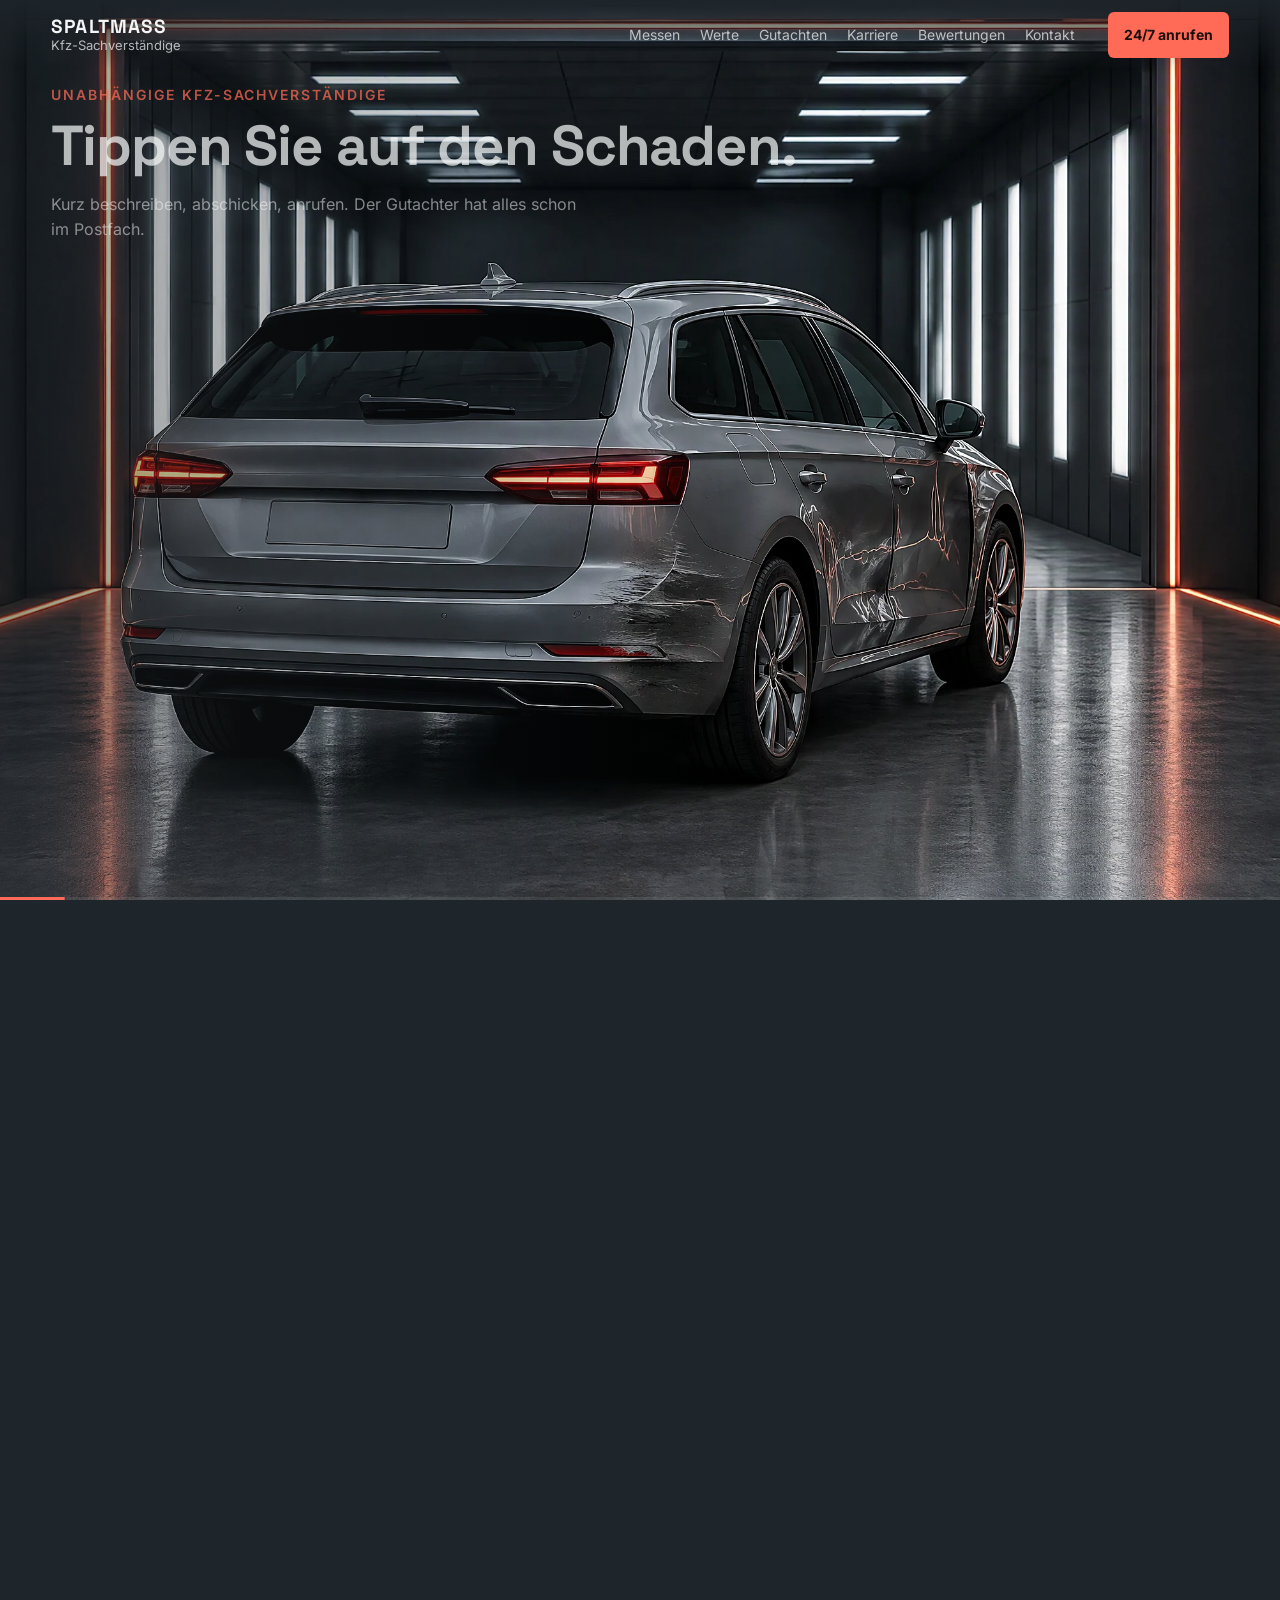
==== commit 29142468: "Prüfstraße: Motive Messen/Werte/Drucker/Karriere eingebaut, Tafeln am Bild, Zollstock-Foto entfernt," ====
--- a/site/index.html
+++ b/site/index.html
@@ -7,7 +7,7 @@
 <meta name="description" content="Unabhängige Kfz-Sachverständige: Schaden antippen und melden, Gutachter direkt anrufen. Vor Ort in 24 h, Gutachten in 48 h. Bei unverschuldetem Unfall zahlt die gegnerische Versicherung.">
 <meta name="theme-color" content="#1e252b">
 <link rel="preload" href="assets/fonts/grotesk.woff2" as="font" type="font/woff2" crossorigin>
-<link rel="stylesheet" href="assets/css/style.css?v=30">
+<link rel="stylesheet" href="assets/css/style.css?v=35">
 </head>
 <body>
 <a class="skip" href="#kontakt">Zum Kontakt</a>
@@ -79,7 +79,7 @@
     <!-- Panel 5: Werte + 130 % -->
     <div class="screens" aria-hidden="true">
       <div class="scr scr-l"><p>Wiederbeschaffungswert</p><i style="--v:.86"></i><p>Reparaturkosten</p><i class="hl" style="--v:.62"></i><p>Restwert</p><i style="--v:.22"></i></div>
-      <div class="scr scr-r"><p>130-%-Regel</p><svg viewBox="0 0 120 70"><path class="g-b" d="M10 62 A50 50 0 0 1 110 62"/><path class="g-f" d="M10 62 A50 50 0 0 1 110 62" pathLength="100"/></svg><b class="g-v">0 %</b></div>
+      <div class="scr scr-r"><p>130-%-Regel</p><svg viewBox="0 0 120 70"><path class="g-b" d="M10 62 A50 50 0 0 1 110 62"/><path class="g-f" d="M10 62 A50 50 0 0 1 110 62" pathLength="100"/></svg><b class="g-v">72 %</b></div>
     </div>
     <section class="tx tx-werte" data-tx="werte" id="werte">
       <p class="kick">03 · Bewerten</p>
@@ -91,10 +91,10 @@
     </section>
 
     <!-- Panel 6: Gutachten aus dem Drucker -->
-    <div class="strip" aria-hidden="true"><div class="paper"><b>SPALTMASS · Gutachten Nr. 2611-0417</b><img alt="" data-src="d03-delle"><img alt="" data-src="d05-doku"><ul><li>Reparaturkosten</li><li>Wertminderung</li><li>Nutzungsausfall</li><li>Restwert</li></ul></div></div>
+    <div class="strip" aria-hidden="true"><div class="paper"><b>SPALTMASS · Gutachten Nr. 2611-0417</b><img alt="" data-src="d03-delle"><img alt="" data-src="p04-messen"><ul><li>Reparaturkosten</li><li>Wertminderung</li><li>Nutzungsausfall</li><li>Restwert</li></ul></div></div>
     <section class="tx tx-gutachten" data-tx="gutachten" id="gutachten">
       <p class="kick">04 · Gutachten</p>
-      <h2>Gutachten in 48 h.</h2>
+      <h2>Gutachten in 48&nbsp;h.</h2>
       <p class="lead">Mit Fotos, Messwerten und Kalkulation. Digital an Sie, Ihre Werkstatt und Ihren Anwalt.</p>
       <div class="btns"><a class="btn ghost more" href="gutachten.html">Rechner: Was steht mir zu?</a></div>
     </section>
@@ -178,8 +178,8 @@
 </dialog>
 <div class="toast" role="status" hidden></div>
 
-<script src="assets/js/img.js?v=30"></script>
-<script src="assets/js/vid.js?v=30"></script>
-<script src="assets/js/app.js?v=30"></script>
+<script src="assets/js/img.js?v=35"></script>
+<script src="assets/js/vid.js?v=35"></script>
+<script src="assets/js/app.js?v=35"></script>
 </body>
 </html>
--- a/site/assets/css/style.css
+++ b/site/assets/css/style.css
@@ -102,7 +102,8 @@
 /* Panel 5: Anzeigetafeln im Tunnel */
 .screens{position:absolute;inset:0;z-index:5;pointer-events:none;opacity:0}
 .scr{position:absolute;top:24%;width:clamp(180px,17vw,280px);padding:18px;border:1px solid rgba(var(--or-rgb),.45);border-radius:10px;background:rgba(12,16,19,.78);backdrop-filter:blur(6px);box-shadow:0 0 40px rgba(var(--or-rgb),.12)}
-.scr-l{left:calc(50% - 26vw)}.scr-r{right:calc(50% - 26vw);text-align:center}
+.scr-l,.scr-r{left:var(--rx,calc(50% + 26vw));transform:translateX(-50%)}.scr-r{text-align:center}
+.screens .scr{top:var(--ty,20%)}.screens .scr-r{top:calc(var(--ty,20%) + 186px)}
 .scr p{font-size:14px;color:var(--mut);margin-top:10px}.scr p:first-child{margin-top:0}
 .scr i{display:block;height:10px;margin-top:6px;border-radius:5px;background:rgba(243,245,246,.12);position:relative;overflow:hidden}
 .scr i::after{content:"";position:absolute;inset:0;background:rgba(243,245,246,.6);transform-origin:left;transform:scaleX(calc(var(--v)*var(--g,0)))}
@@ -148,7 +149,7 @@
 .demo{margin-top:10px;font-size:14px;color:var(--mut);border:1px dashed var(--line);display:inline-block;padding:6px 10px;border-radius:4px}
 .quotes{position:relative;margin-top:20px;min-height:110px}
 .quotes blockquote{position:absolute;inset:0 auto auto 0;font:500 clamp(18px,1.5vw,23px)/1.35 var(--f-d);opacity:0;transform:translateY(12px);transition:opacity .6s,transform .6s}
-.quotes blockquote.on{opacity:1;transform:none}
+.quotes blockquote{transition:opacity .45s,transform .45s}.quotes blockquote.on{opacity:1;transform:none;transition-delay:.5s}
 .quotes cite{display:block;margin-top:10px;font:500 14px/1.2 var(--f-b);color:var(--or);font-style:normal}
 .kfacts{list-style:none;display:flex;gap:28px;margin-top:28px;flex-wrap:wrap}
 .kfacts li{color:var(--mut);font-size:14px}
@@ -203,10 +204,10 @@
   .report{top:auto;bottom:calc(12px + env(safe-area-inset-bottom));left:16px;right:16px;width:auto;transform:none;padding:12px 14px}
   .rp-list,.rp-empty{display:none}.rp-act{grid-template-columns:1fr 1fr;margin-top:10px}
   .wall{display:none}
-  .scr{top:84px;width:42vw;padding:10px}.scr-l{left:16px}.scr-r{right:16px}
+  .screens .scr{top:84px;width:42vw;padding:10px;transform:none}.scr-l{left:16px}.scr-r{left:auto;right:16px}
   .scr p{font-size:12px;margin-top:6px}
   .strip{--sw:44vw}
-  .phone{top:96px;transform:rotate(-4deg);right:50%;margin-right:-26vw;width:52vw}
+  .phone{top:92px;transform:rotate(-4deg);right:50%;margin-right:-20vw;width:min(40vw,40vh * 9 / 19 * .9)}
   .t130-out{font-size:14px;min-height:0}
   .perks li{font-size:18px}
   .score b{font-size:56px}.quotes{min-height:90px;margin-top:12px}
@@ -214,6 +215,7 @@
   .hint{display:none}
 }
 @media (max-width:899px) and (orientation:landscape){
+  .shade{background:linear-gradient(90deg,rgba(var(--bg-rgb),.9) 0%,rgba(var(--bg-rgb),.6) 40%,rgba(var(--bg-rgb),0) 66%)}
   .tx,.tx-hero{bottom:auto;top:64px;width:50vw;right:auto}
   h1,h2,.tx-hero h1{font-size:28px}.tx .lead{display:none}.tx-hero .lead{display:block}
   .report{left:auto;width:290px;bottom:10px}.rp-act{grid-template-columns:1fr}
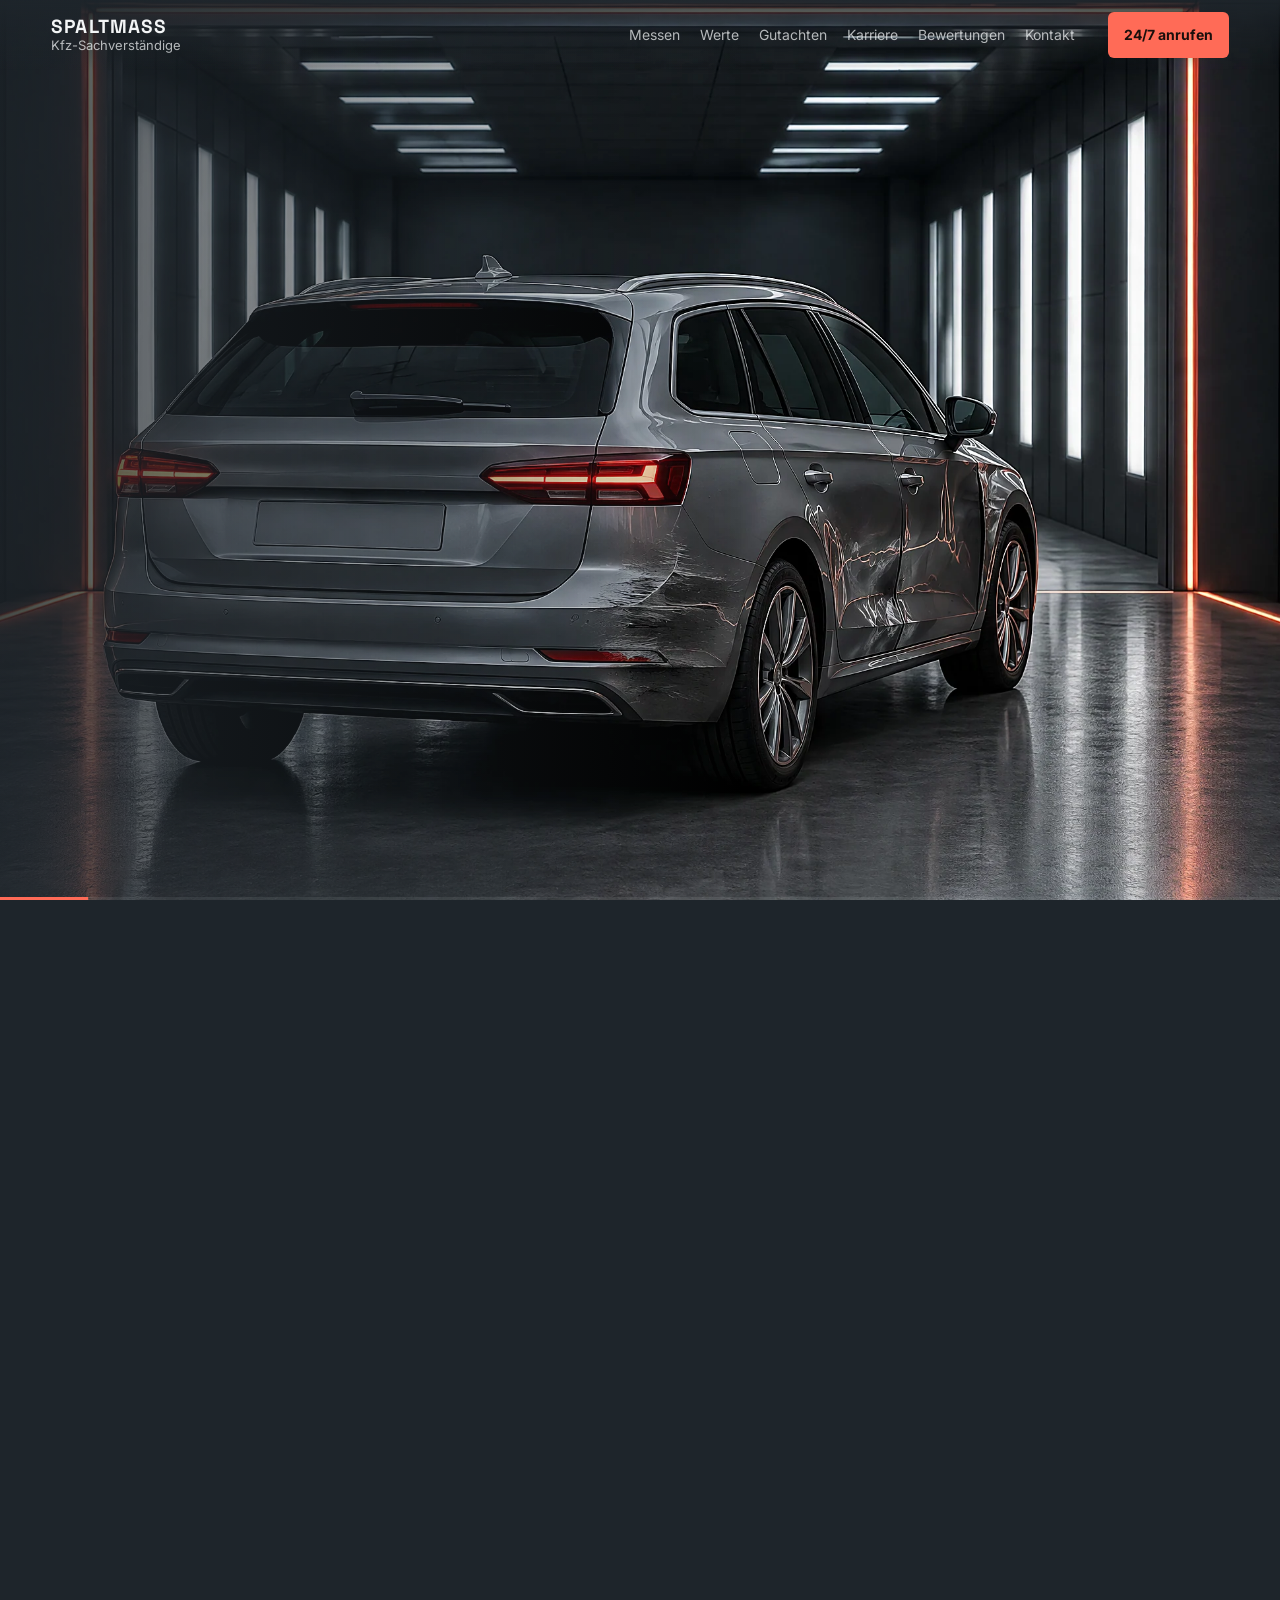
==== commit aed44a2d: "Panel 1 Beispiel-Markierungen mit Beschriftung, Panel 4 Messwert-Schilder am Bild, Abnahme-Werkzeug " ====
--- a/site/index.html
+++ b/site/index.html
@@ -7,7 +7,7 @@
 <meta name="description" content="Unabhängige Kfz-Sachverständige: Schaden antippen und melden, Gutachter direkt anrufen. Vor Ort in 24 h, Gutachten in 48 h. Bei unverschuldetem Unfall zahlt die gegnerische Versicherung.">
 <meta name="theme-color" content="#1e252b">
 <link rel="preload" href="assets/fonts/grotesk.woff2" as="font" type="font/woff2" crossorigin>
-<link rel="stylesheet" href="assets/css/style.css?v=35">
+<link rel="stylesheet" href="assets/css/style.css?v=37">
 </head>
 <body>
 <a class="skip" href="#kontakt">Zum Kontakt</a>
@@ -45,6 +45,7 @@
       <h1>Tippen Sie auf den Schaden.</h1>
       <p class="lead">Kurz beschreiben, abschicken, anrufen. Der Gutachter hat alles schon im Postfach.</p>
     </section>
+    <div class="calls" aria-hidden="true"><span class="call"><small>Spaltmaß</small>6,1 mm</span><span class="call"><small>Lack</small>118 µm · Serie</span></div>
     <div class="pins" aria-live="polite"></div>
     <div class="pin-edit" role="dialog" aria-label="Schaden beschreiben" hidden>
       <p class="pe-h">Was ist hier kaputt?</p>
@@ -178,8 +179,8 @@
 </dialog>
 <div class="toast" role="status" hidden></div>
 
-<script src="assets/js/img.js?v=35"></script>
-<script src="assets/js/vid.js?v=35"></script>
-<script src="assets/js/app.js?v=35"></script>
+<script src="assets/js/img.js?v=37"></script>
+<script src="assets/js/vid.js?v=37"></script>
+<script src="assets/js/app.js?v=37"></script>
 </body>
 </html>
--- a/site/assets/css/style.css
+++ b/site/assets/css/style.css
@@ -74,6 +74,10 @@
 /* Schaden antippen */
 .pins{position:absolute;inset:0;z-index:7;pointer-events:none;transition:opacity .3s}
 .pin{position:absolute;width:36px;height:36px;margin:-18px 0 0 -18px;border-radius:50%;background:var(--or);color:var(--on-or);font:700 15px/36px var(--f-b);text-align:center;box-shadow:0 0 0 6px rgba(var(--or-rgb),.25),0 6px 18px rgba(0,0,0,.45);pointer-events:auto;animation:pinin .35s cubic-bezier(.2,1.4,.4,1)}
+.pin[data-lb]:not([data-lb=""])::after{content:attr(data-lb);position:absolute;right:46px;top:50%;transform:translateY(-50%);white-space:nowrap;padding:4px 10px;border-radius:6px;background:rgba(var(--bg-rgb),.82);color:var(--ink);font:500 13px/1.3 var(--f-b);pointer-events:none}
+.calls{position:absolute;inset:0;z-index:5;pointer-events:none;opacity:0}
+.call{position:absolute;padding:8px 14px;border-radius:8px;background:rgba(12,16,19,.8);border:1px solid rgba(var(--or-rgb),.5);font:700 20px/1.1 var(--f-d);color:var(--ink);backdrop-filter:blur(6px)}
+.call small{display:block;font:500 12px/1.3 var(--f-b);color:var(--or);letter-spacing:.08em;text-transform:uppercase}
 .pin.on{box-shadow:0 0 0 9px rgba(var(--or-rgb),.45),0 6px 18px rgba(0,0,0,.45)}
 @keyframes pinin{from{transform:scale(0)}to{transform:scale(1)}}
 .pin-edit{position:absolute;z-index:9;background:var(--bg2);border:1px solid var(--line);border-radius:10px;padding:14px;box-shadow:0 18px 40px rgba(0,0,0,.5)}
@@ -193,6 +197,7 @@
   .menu-open .links{display:flex;flex-direction:column;position:fixed;top:72px;left:16px;right:16px;background:var(--bg2);border:1px solid var(--line);border-radius:10px;padding:8px}
   .menu-open .links a{font-size:17px;padding:14px 12px;color:var(--ink)}}
 @media (max-width:899px){
+  .pin::after{display:none}.call{font-size:15px;padding:6px 10px}
   #fahrt{height:1300vh}
   .nav{padding:8px 14px;gap:8px}.nav-cta{padding:11px 12px;font-size:13px}
   .shade{background:linear-gradient(0deg,rgba(var(--bg-rgb),.95) 0%,rgba(var(--bg-rgb),.8) 40%,rgba(var(--bg-rgb),0) 64%)}
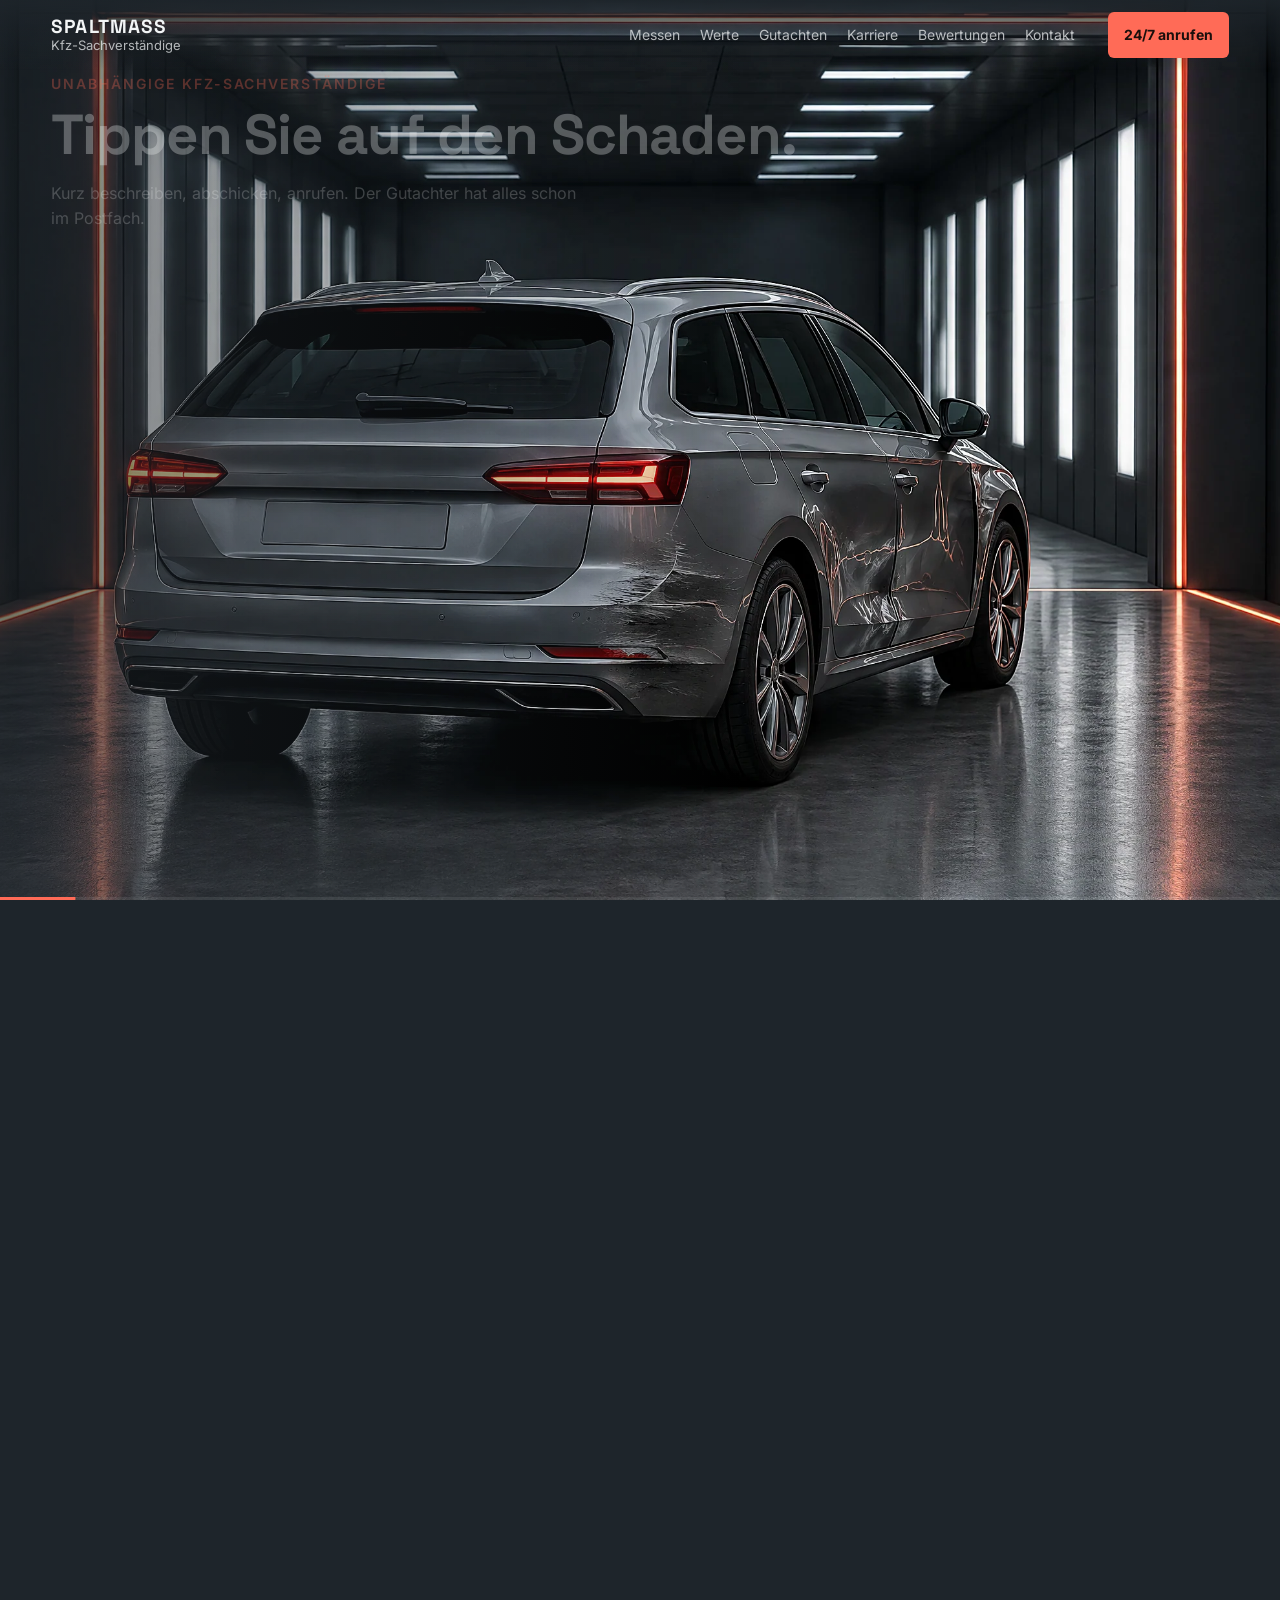
==== commit 157b9ce0: "PS-07 Tageslicht eingebaut, .nojekyll für Pages Co-Authored-By: Claude Opus 5.5 <noreply@anthropic.c" ====
--- a/site/index.html
+++ b/site/index.html
@@ -7,7 +7,7 @@
 <meta name="description" content="Unabhängige Kfz-Sachverständige: Schaden antippen und melden, Gutachter direkt anrufen. Vor Ort in 24 h, Gutachten in 48 h. Bei unverschuldetem Unfall zahlt die gegnerische Versicherung.">
 <meta name="theme-color" content="#1e252b">
 <link rel="preload" href="assets/fonts/grotesk.woff2" as="font" type="font/woff2" crossorigin>
-<link rel="stylesheet" href="assets/css/style.css?v=37">
+<link rel="stylesheet" href="assets/css/style.css?v=38">
 </head>
 <body>
 <a class="skip" href="#kontakt">Zum Kontakt</a>
@@ -179,8 +179,8 @@
 </dialog>
 <div class="toast" role="status" hidden></div>
 
-<script src="assets/js/img.js?v=37"></script>
-<script src="assets/js/vid.js?v=37"></script>
-<script src="assets/js/app.js?v=37"></script>
+<script src="assets/js/img.js?v=38"></script>
+<script src="assets/js/vid.js?v=38"></script>
+<script src="assets/js/app.js?v=38"></script>
 </body>
 </html>
